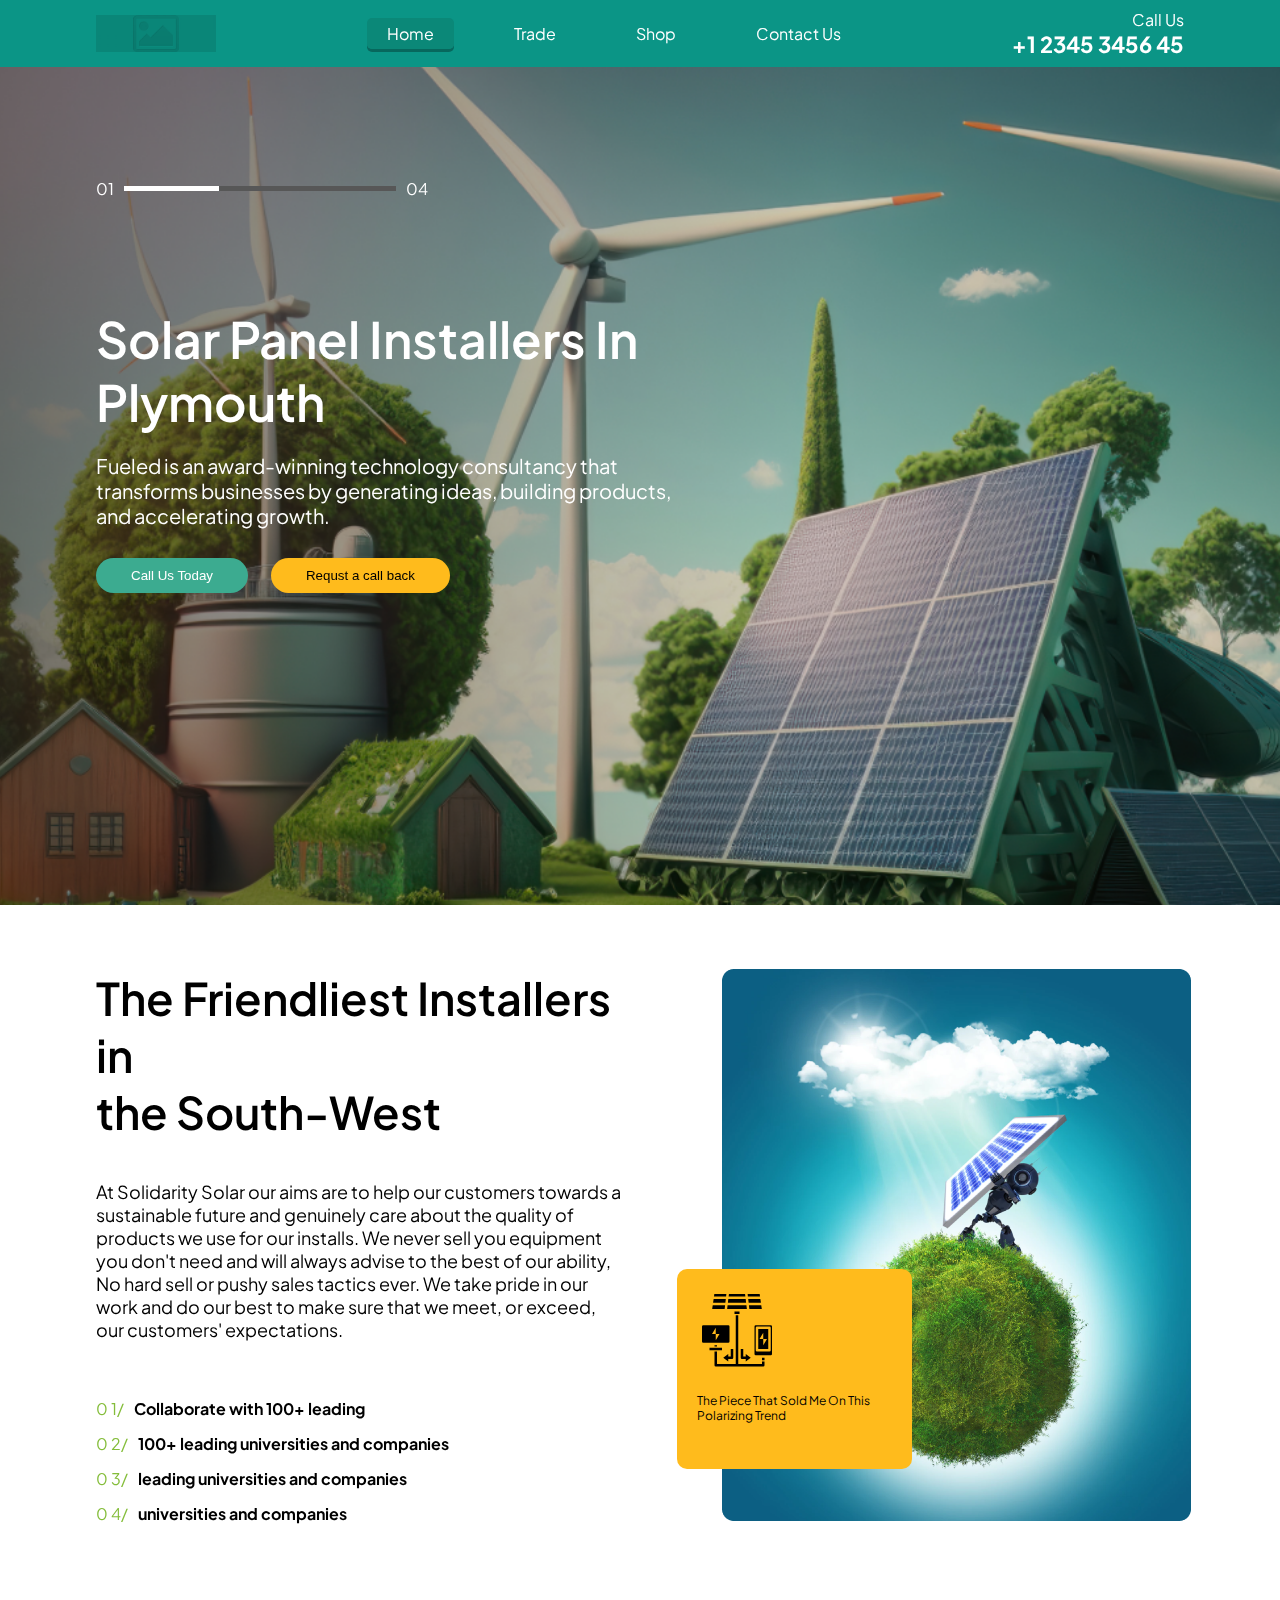
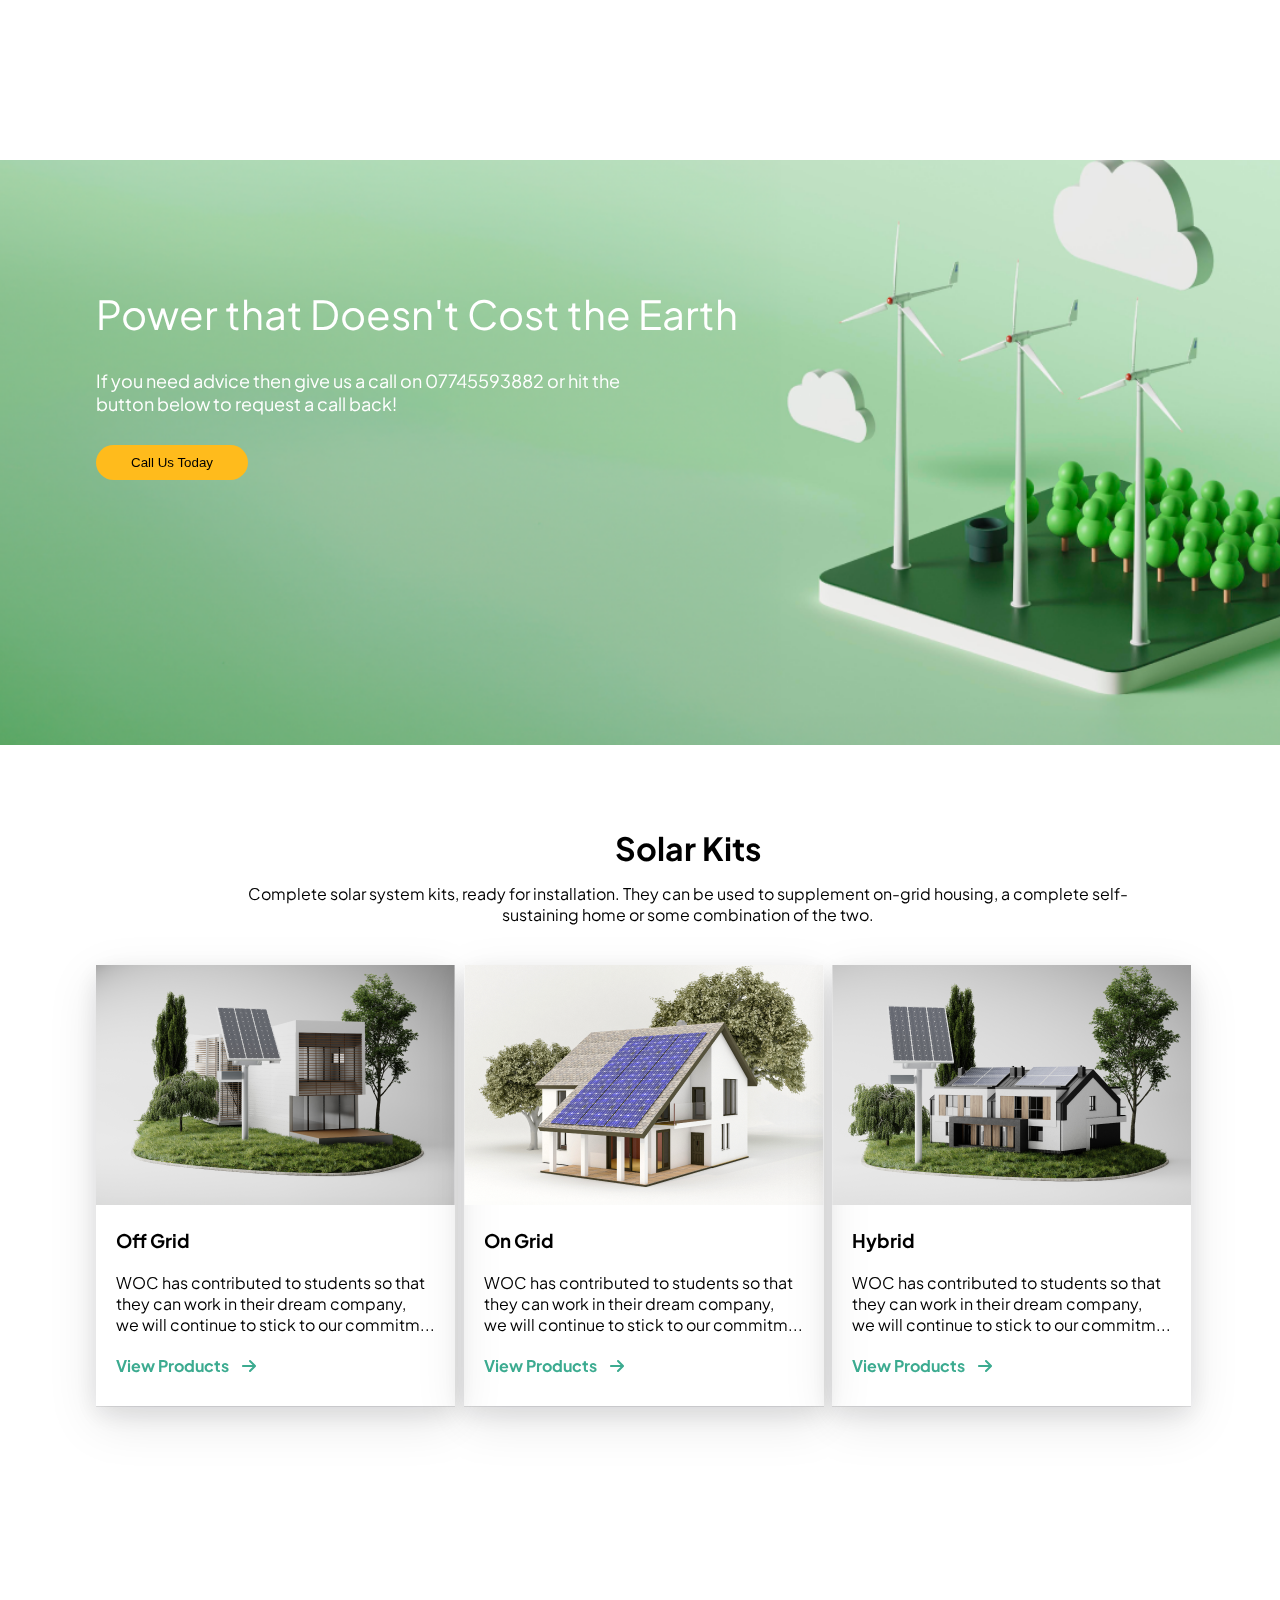
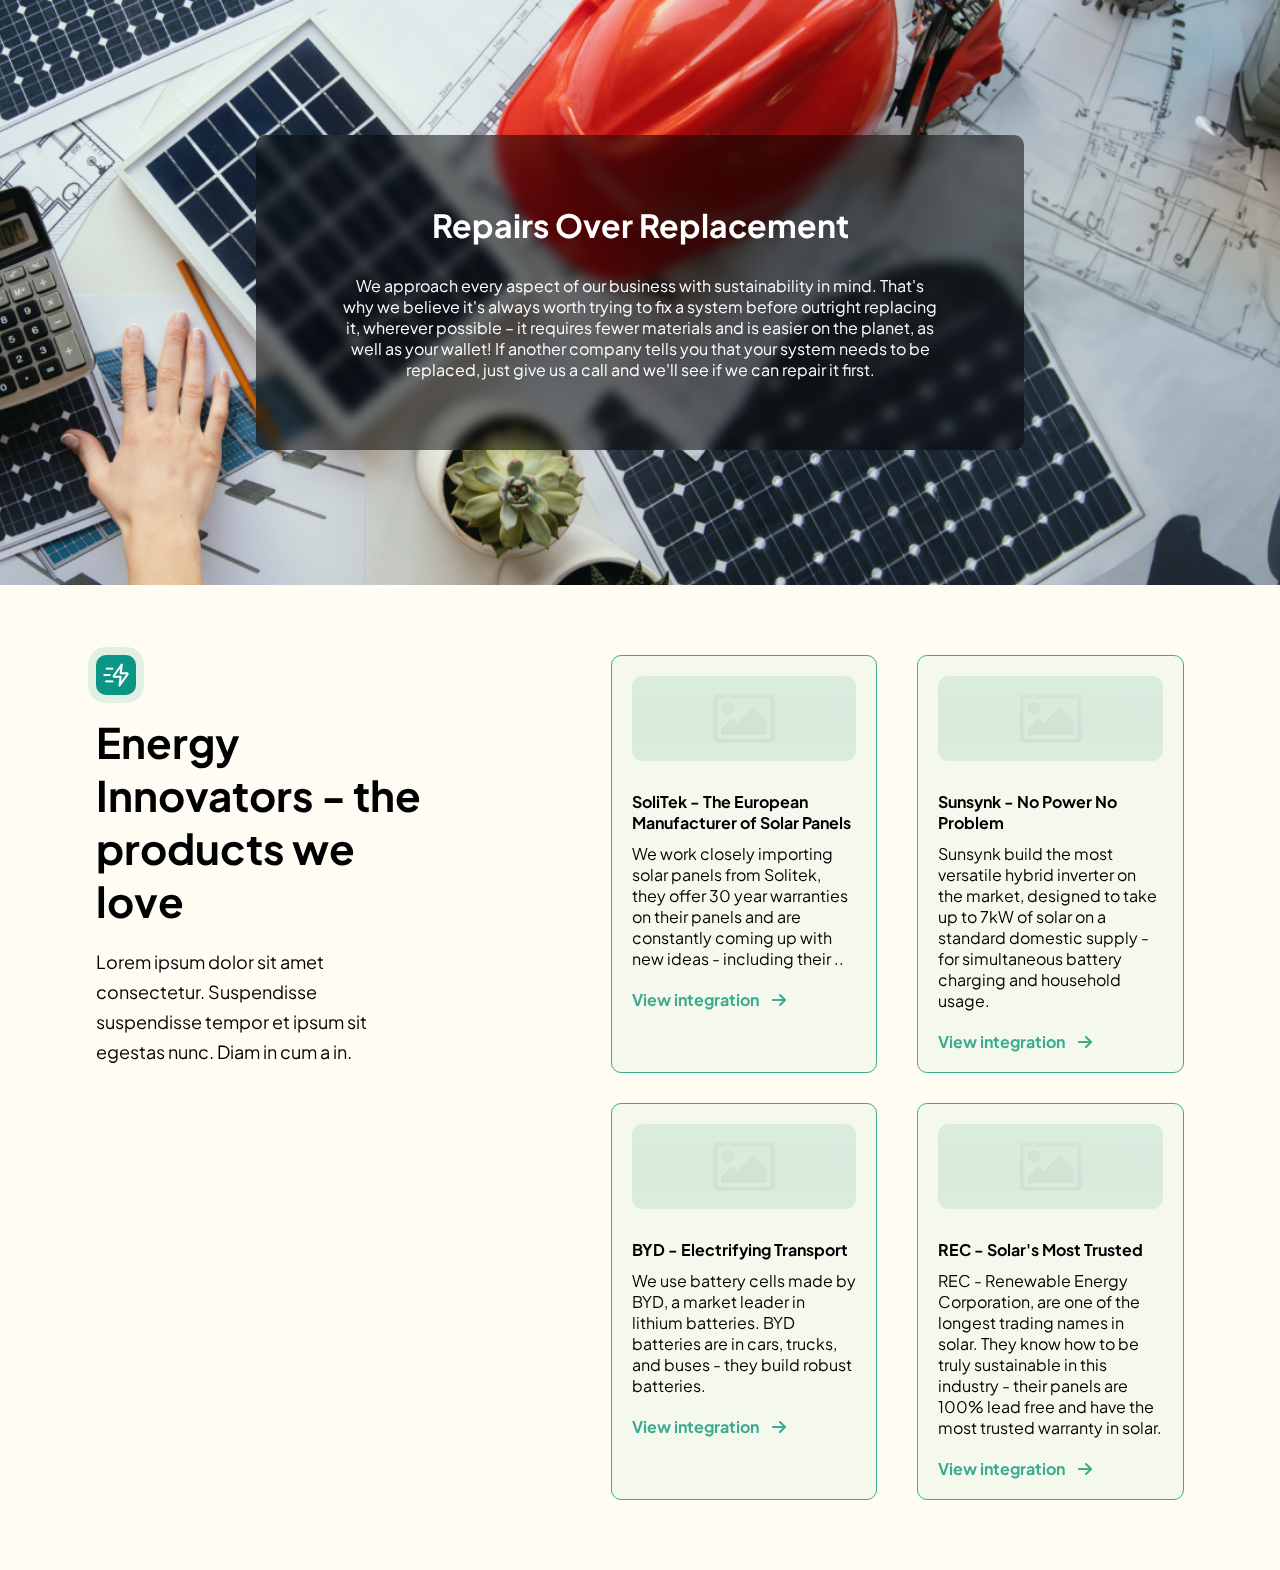
==== index.html @ 1a6915e3 "styling energy section cards" ====
<!DOCTYPE html>
<html lang="en">

<head>
  <meta charset="UTF-8">
  <meta name="viewport" content="width=device-width, initial-scale=1.0">
  <title>Document</title>
  <link rel="stylesheet" href="https://cdnjs.cloudflare.com/ajax/libs/font-awesome/6.4.2/css/all.min.css">
  <link rel="stylesheet" href="css/style.css">
</head>

<body>
  <!-- navbar -->
  <nav>
    <div class="nav-container">
      <div class="logo"></div>
      <ul class="nav-links">
        <li class="active"><a href="#">Home</a></li>
        <li><a href="#">Trade</a></li>
        <li><a href="#">Shop</a></li>
        <li><a href="#">Contact Us</a></li>
      </ul>
      <div class="contact">
        <p>Call Us</p>
        <a href="#">+1 2345 3456 45</a>
      </div>
      <span class="hamburger">
        ☰
      </span>
    </div>
    <ul class="mobile-menu">
      <li><a href="#">Home</a></li>
      <li><a href="#">Trade</a></li>
      <li><a href="#">Shop</a></li>
      <li><a href="#">Contact Us</a></li>
      <li><a href="#">Call US</a></li>
      <li>
        <p>Call Us</p>
        <a href="" id="number">+1 2345 3456 45 </a>
      </li>
    </ul>
  </nav>
  <section class="home">
    <div class="home-container">
      <div class="line-container">
        <span class="text-white">01</span>
        <div class="outer-line">
          <div class="inner-line"></div>
        </div>
        <span class="text-white">04</span>
      </div>
      <div class="solar-text">
        <p class="solar-text-heading text-white">Solar Panel Installers In </p>
        <p class="solar-text-heading text-white">Plymouth</p>
        <p class="solar-text-content text-white">Fueled is an award-winning technology consultancy that transforms
          businesses by generating ideas, building products, and accelerating growth.</p>
        <div class="solar-text-btns">
          <button class="solar-btn1">Call Us Today</button>
          <button class="solar-btn2">Requst a call back</button>
        </div>
      </div>
  </section>
<!-- info seconed section -->
<section class="info-section">
  <div class="info-section-container">
<div class="info-section-box1">
    <div> <p class="info-section-heading">The Friendliest Installers in  </p>
      <p class="info-section-heading">the South-West</p>
      <p class="info-section-text">At Solidarity Solar our aims are to help our customers towards a sustainable future and genuinely care about the quality of products we use for our installs. We never sell you equipment you don't need and will always advise to the best of our ability, No hard sell or pushy sales tactics ever. We take pride in our work and do our best to make sure that we meet, or exceed, our customers' expectations.</p>
      <div class="info-features">
         <p> 0 1/<span>Collaborate with 100+ leading</span> </p>
         <p> 0 2/<span>100+ leading universities and companies</span> </p>
         <p> 0 3/<span>leading universities and companies</span> </p>
         <p> 0 4/<span>universities and companies</span> </p>
      </div>
    </div>
  </div>
    <div class="info-section-box2">
      <div class="box2-img-container">
      <img src="./img/Rectangle 30.png" alt="section2">
      <div class="box2-img-rectangle"><img src="./img/solar-charging.svg" alt="section2">
        <p>The Piece That Sold Me On This Polarizing Trend</p>
       </div>
    </div>
    </div>
</section>
<!-- Power section -->
 <section class="power-section">
<p class="power-section-heading">Power that Doesn't Cost the Earth</p>
<div class="power-section-text">
<p >If you need advice then give us a call on 07745593882 or hit the </p>
<p >button below to request a call back!</p>
</div>
<button>Call Us Today</button>
</section>
<!-- solar kits section -->
 <div class="solarkits-section">
<div class="solarkits-container">
<h1>Solar Kits</h1>
<div class="solarkits-text">
<p >Complete solar system kits, ready for installation. They can be used to supplement on-grid housing, a complete self-</p>
<p >sustaining home or some combination of the two.</p>
</div>
<div class="solarkits-cards-container">
  <div class="solarkits-cards"><img src="./img/card1.png" alt="card1">
    <div class="cards-text">
      <h3>Off Grid</h3>
      <p>WOC has contributed to students so that </p>
      <p>they can work in their dream company, </p>
      <p>we will continue to stick to our commitm...</p>
      <p > View Products <i class="fa fa-arrow-right" aria-hidden="true"></i></p>
    </div>
  </div>
  <div class="solarkits-cards"><img src="./img/card2.png" alt="card2">
    <div class="cards-text">
      <h3>On Grid</h3>
      <p>WOC has contributed to students so that </p>
      <p>they can work in their dream company, </p>
      <p>we will continue to stick to our commitm...</p>
      <p > View Products <i class="fa fa-arrow-right" aria-hidden="true"></i></p>
    </div>
  </div>
  <div class="solarkits-cards"><img src="./img/card3.png" alt="card3">
    <div class="cards-text">
      <h3>Hybrid</h3>
      <p>WOC has contributed to students so that </p>
      <p>they can work in their dream company, </p>
      <p>we will continue to stick to our commitm...</p>
      <p > View Products <i class="fa fa-arrow-right" aria-hidden="true"></i></p>
    </div>
  </div>
</div>
</div>
</div>
<!-- Repair section -->
 <div class="repair-section">
  <div class="repair-section-container">
<h1 class="text-white">
  Repairs Over Replacement</h1>
  <p >We approach every aspect of our business with sustainability in mind. That's </p>
  <p>why we believe it's always worth trying to fix a system before outright replacing </p>
  <p>it, wherever possible – it requires fewer materials and is easier on the planet, as </p>
  <p>well as your wallet! If another company tells you that your system needs to be </p>
  <p>replaced, just give us a call and we'll see if we can repair it first.</p>
  </div>
 </div>
 <div class="energy-section">
<div class="energy-section-container">
  <div class="energy-section-text">
    <div class="energy-text-icon">
      <img src="./img//Icon.png" alt="icon">
    </div>
    <h1>Energy Innovators - the products we love</h1>
    <p>Lorem ipsum dolor sit amet consectetur. Suspendisse suspendisse tempor et ipsum sit egestas nunc. Diam in cum a in.</p>
  </div>
  <div class="energy-section-cards-container">
<div class="energy-cards-box1">
<div class="energy-cards">
  <div class="energy-cards-img">
    <img src="./img//energy-cards.png" alt="energy-cards">
  </div>
  <h4>SoliTek - The European Manufacturer of Solar Panels</h4>
  <p>We work closely importing solar panels from Solitek, they offer 30 year warranties on their panels and are constantly coming up with new ideas - including their ..</p>
  <p > View integration <i class="fa fa-arrow-right" aria-hidden="true"></i></p>
</div>
<div class="energy-cards">
  <div class="energy-cards-img">
    <img src="./img//energy-cards.png" alt="energy-cards">
  </div>
  <h4>Sunsynk - No Power No Problem</h4>
  
  <p>Sunsynk build the most versatile hybrid inverter on the market, designed to take up to 7kW of solar on a standard domestic supply - for simultaneous battery charging and household usage.</p>
  <p > View integration <i class="fa fa-arrow-right" aria-hidden="true"></i></p>

</div>

</div>  
<div class="energy-cards-box2">

  <div class="energy-cards">
    <div class="energy-cards-img">
      <img src="./img//energy-cards.png" alt="energy-cards">
    </div>
    <h4>BYD - Electrifying Transport</h4>
    
    <p>We use battery cells made by BYD, a market leader in lithium batteries. BYD batteries are in cars, trucks, and buses - they build robust batteries.</p>
    <p > View integration <i class="fa fa-arrow-right" aria-hidden="true"></i></p>
  </div>
  <div class="energy-cards">
    <div class="energy-cards-img">
      <img src="./img//energy-cards.png" alt="energy-cards">
    </div>
    <h4>REC - Solar's Most Trusted</h4>
    <p>REC - Renewable Energy Corporation, are one of the longest trading names in solar. They know how to be truly sustainable in this industry - their panels are 100% lead free and have the most trusted warranty in solar.</p>
    <p > View integration <i class="fa fa-arrow-right" aria-hidden="true"></i></p>
  </div>




</div>  
</div>
</div>
 </div>
  <script src="js/script.js"></script>
</body>

</html>
---- css/style.css ----
@import url('https://fonts.googleapis.com/css2?family=Inter:ital,opsz,wght@0,14..32,100..900;1,14..32,100..900&family=Plus+Jakarta+Sans:ital,wght@0,200..800;1,200..800&family=Roboto:ital,wght@0,100;0,300;0,400;0,500;0,700;0,900;1,100;1,300;1,400;1,500;1,700;1,900&display=swap');

* {
  margin: 0;
  padding: 0;
  box-sizing: border-box;
}
html {
  font-family: 'Arial', sans-serif;
  font-family: "Plus Jakarta Sans", serif;
}
:root {
  --header-bg: #0b9586;
  --yellow-bg: #FFBB1C;
  --light-green:#84BD3A;
}
/* navbar styles*/
nav {
  position: fixed;
  top: 0;
  left: 0;
  width: 100%;
  background-color: var(--header-bg);
  z-index: 100000000;
}
.nav-container {
  display: flex;
  align-items: center;
  justify-content: space-between;
  width: 85%;
  margin: auto;
}
.logo {
  background-image: url('../img/logo.png');
  background-size: cover;
  background-position: center;
  mix-blend-mode: multiply;
  margin: 15px 0 15px 0;
  width: 120px;
  height: 37px;
}
.nav-links {
  list-style: none;
  display: flex;
  gap: 40px;
}
.nav-links a,
.contact a,
.mobile-menu a {
  text-decoration: none;
  color: white;
  font-size: 16px;
}
.nav-links li,
.mobile-menu li {
  padding: 5px 20px 5px 20px;
  border-radius: 5px;
}
.contact a,
#number {
  font-size: 22px;
  font-weight: bold;
}
.contact p {
  color: white;
  font-size: 16px;
  text-align: right;
}
.nav-links li:hover,
.nav-links li:active,
.active {
  background-color: #0b8475c7;
  box-shadow: 0 3px 0 rgba(0, 0, 0, 0.3);
}
.hamburger {
  display: none;
}
.mobile-menu {
  display: none;
}
.hamburger {
  font-size: 30px;
  color: white;
}
.mobile-menu-active {
  display: block;
  text-align: center;
}
/* home first section */
.home {
  background-image: url('../img/solar-panels-meadow\ 1.png');
  background-size: cover;
  background-position: center;
  height: 95vh;
  margin-top: 50px;
}
.home-container {
  margin-left: 7.5%;
  position: relative;
  height: 95vh;
}
.text-white {
  color: white;
}
.line-container {
  position: absolute;
  width: 100%;
  top: 15%;
  display: flex;
  align-items: center;
  gap: 10px;
}
.outer-line {
  width: 23%;
  height: 5px;
  background-color: #575757;
  position: relative;
}
.inner-line {
  width: 35%;
  height: 5px;
  background-color: white;
  position: absolute;
  left: 0;
}
.home-number {
  margin-left: 25px;
}

.solar-text {
  position: absolute;
  top: 30%;
  width: 50%;
}
.solar-text-heading {
  font-size: 50px;
  font-weight: 600;
}
.solar-text-content {
  font-size: 20px;
  margin-top: 20px;
}
.solar-text-btns {
  margin-top: 30px;
}
.solar-btn1 {
  border: none;
  padding: 10px 35px 10px 35px;
  border-radius: 30px;
  background-color: #3CAB90;
  color: white;
}
.solar-btn2 {
  border: none;
  padding: 10px 35px 10px 35px;
  border-radius: 30px;
  margin-left: 20px;
  background-color: #FFBB1C;
}
/* info seconed section */
.info-section ,.solarkits-section {
  min-height: 95vh;
  position: relative;
}
.info-section-container {
  margin-left: 7.5%;
  /* position: absolute;
  top: 15%; */
  padding-top: 5%;
  padding-bottom: 5%;
  display: flex;
  gap: 100px;
  justify-content: space-between;
}
.info-section-box2 {
margin-right: 7.5%;
}
.info-section-box1{
  width: 50%;
}
.info-section-heading {
  font-weight: 600;
  font-size: 45px;
}
.info-section-text {
  margin-top: 40px;
  font-size: 18px;
}
.box2-img-container{
  position: relative;
}
.box2-img-rectangle {
  background-color: #FFBB1C;
  width: 50%;
  height: 200px;
  position: absolute;
  bottom: 10%;
  left: -45px;
  border-radius: 10px;
}
.box2-img-rectangle img{
width: 80px;
margin: 20px 20px ;
}
.box2-img-rectangle p{
font-size: 12px;
margin-left: 20px;
}
.info-features{
  margin-top: 50px;
}
.info-features p{
color: var(--light-green);
line-height: 35px;
}
.info-features span{
margin-left: 10px;
color: black;
font-weight: bold;
}
/* power section */
.power-section{
  min-height: 65vh;
  background-image: url("../img/8116\ 1.png");
  background-position: center;
  background-size: cover;
}
.power-section p{
  margin-left: 7.5%;
  color: white;
}
.power-section-heading{
  padding-top: 10%;
  font-size: 40px;
}
.power-section-text{
  margin-top: 30px;
  font-size: 18px;
}
.power-section button{
  margin-left: 7.5%;
  margin-top: 30px;
  border: none;
  padding: 10px 35px 10px 35px;
  border-radius: 30px;
  background-color: #FFBB1C;
}
/* solar kits section */
.solarkits-container{
margin-left: 7.5%;
padding-bottom: 100px;
}
.solarkits-container h1{
  text-align: center;
  padding-top: 7%;
}
.solarkits-text{
  text-align: center;
  margin-top:15px;
}
.solarkits-cards-container{
margin-right: 7.5%;
display: flex;
justify-content: space-between;
margin-top: 40px;
}
.solarkits-cards {
padding-bottom: 30px;
box-shadow: rgba(17, 17, 26, 0.1) 0px 1px 0px, rgba(17, 17, 26, 0.1) 0px 8px 24px, rgba(17, 17, 26, 0.1) 0px 16px 48px;
}

.solarkits-cards img{
  max-width: 100%;
}
.cards-text{
  margin-top: 20px;
  margin-left: 20px;
}
.cards-text p:nth-of-type(1) {
  margin-top: 20px;
}
.cards-text p:nth-of-type(4) {
  margin-top: 20px;
  font-weight: bold;
  color:#3CAB90;
}
.cards-text i {
margin-left: 10px;
}
/* repair section */
.repair-section{
min-height: 65vh;
background-image: url("../img/Repair-section.png");
background-position: center;
background-size: cover;
display: flex;
align-items: center;
}
.repair-section-container{
  width: 60%;
  background-color: rgba(0, 0, 0, 0.507);
  margin: auto;
  padding: 70px 0; 
  border-radius: 10px; 
  backdrop-filter: blur(6px);
}
.repair-section-container h1 ,.repair-section-container p{
  text-align: center;
  color: white;
}
.repair-section-container p:nth-of-type(1) {
  margin-top: 30px;
}
.energy-section{
min-height: 95vh;
padding: 70px 0;
background-color: #FFBB1C0D;
}
.energy-section-container{
  width: 85%;
  margin: auto;
  display: flex;
  word-wrap: break-word;
  /* gap: 30px; */
  flex-wrap:wrap;
}
.energy-section-text{
  word-wrap: break-word;
  width: 30%;
}
.energy-section-text p{
  margin-top: 20px;
  font-size: 18px;
  line-height: 30px;
}
.energy-text-icon{
  background-color: var(--header-bg);
  width: 40px;
  height: 40px;
  display: flex;
  justify-content: center;
  align-items: center;
  border-radius: 10px;
  box-shadow: #3CAB9026 0px 0px 0px 8px;
}
.energy-section-text h1{
padding-top: 20px;
font-size: 42px;
}
.energy-section-cards-container{
flex: 1;
}
.energy-cards-box1,.energy-cards-box2{
display: flex;
flex-wrap:wrap;
justify-content: end;
gap: 40px;
}
.energy-cards-box2{
  margin-top: 30px;
}
.energy-cards{
  padding: 20px;
border: 1px solid #3CAB90;
width: 35%;
border-radius: 10px;
background-color: #3CAB900D;
}
.energy-cards-img{
height: 85px;
background-color: #3CAB9026;
display: flex;
justify-content: center;
align-items: center;
border-radius: 10px;
}
.energy-cards-img img{
  mix-blend-mode:luminosity;
  opacity: 0.5;
  filter: grayscale(100%);
max-width: 100%;
}
.energy-cards h4{
margin-top: 30px;
}
.energy-cards p{
  margin-top: 10px;
}
.energy-cards p:nth-of-type(2) {
margin-top: 20px;
  font-weight: bold;
  color:#3CAB90;
}
.energy-cards i {
margin-left: 10px;
}











/* Responsive */
@media (max-width:1000px){
  .info-section-heading {
    font-size: 25px;
  }
  .info-section-text {
    font-size: 16px;
  }
  .info-section-box2 img{
    max-width: 90%;
  }
  .energy-section-text h1{
    font-size: 30px;
    }
}
@media(max-width:992px) {
  .contact a {
    font-size: 16px;
  }
  .contact p,
  .nav-links a {
    font-size: 12px;
  }
  #number {
    font-size: 18px;
  }
}
@media(max-width:850px) {
  .nav-links,
  .contact {
    display: none;
  }
  .mobile-menu li {
    margin: 8px;
  }
  .mobile-menu li:hover,
  .mobile-menu li:active {
    background-color: #0b8475c7;
    box-shadow: 0 3px 0 rgba(0, 0, 0, 0.3);
  }
  .mobile-menu p {
    color: white;
  }
  .hamburger {
    display: block;
  }
  .solar-text {
    width: 95%;
  }
  .solar-text-heading {
    font-size: 25px;
  }
  .solar-text-content {
    font-size: 18px;
  }
  .info-section-container {
    flex-direction: column;
  }
  .info-section-box1,.info-section-box2{
    width: 100%;
  }
  .info-section-box2 img{
    max-width: 90%;
  }
  .box2-img-rectangle {
  width: 40%;
  }
  .solarkits-cards-container{
  flex-direction: column; 
  justify-content: center;
  gap: 30px;
    }
    .solarkits-cards{
    margin: auto;
    }

}
@media(max-width:768px) {

}
@media(max-width:500px) {
  .solar-btn2 {
    margin-left: 0;
    margin-top: 5px;
  }
  .box2-img-rectangle {
    width: 60%;
    left: -10px;
    bottom: -10px;
  }
  .info-features span {
    font-size: 12px;
  }
  .info-section-container {
    padding-bottom: 10%;
  }
  .power-section-heading{
    font-size: 35px;
  }
.solarkits-container h1{
  text-align: center;
  padding-top: 20%;
}
.repair-section-container{
  width: 85%;
  padding: 30px;
}
.repair-section-container h1{
font-size: 25px;
}
.repair-section-container p{
font-size: 14px;
}
}
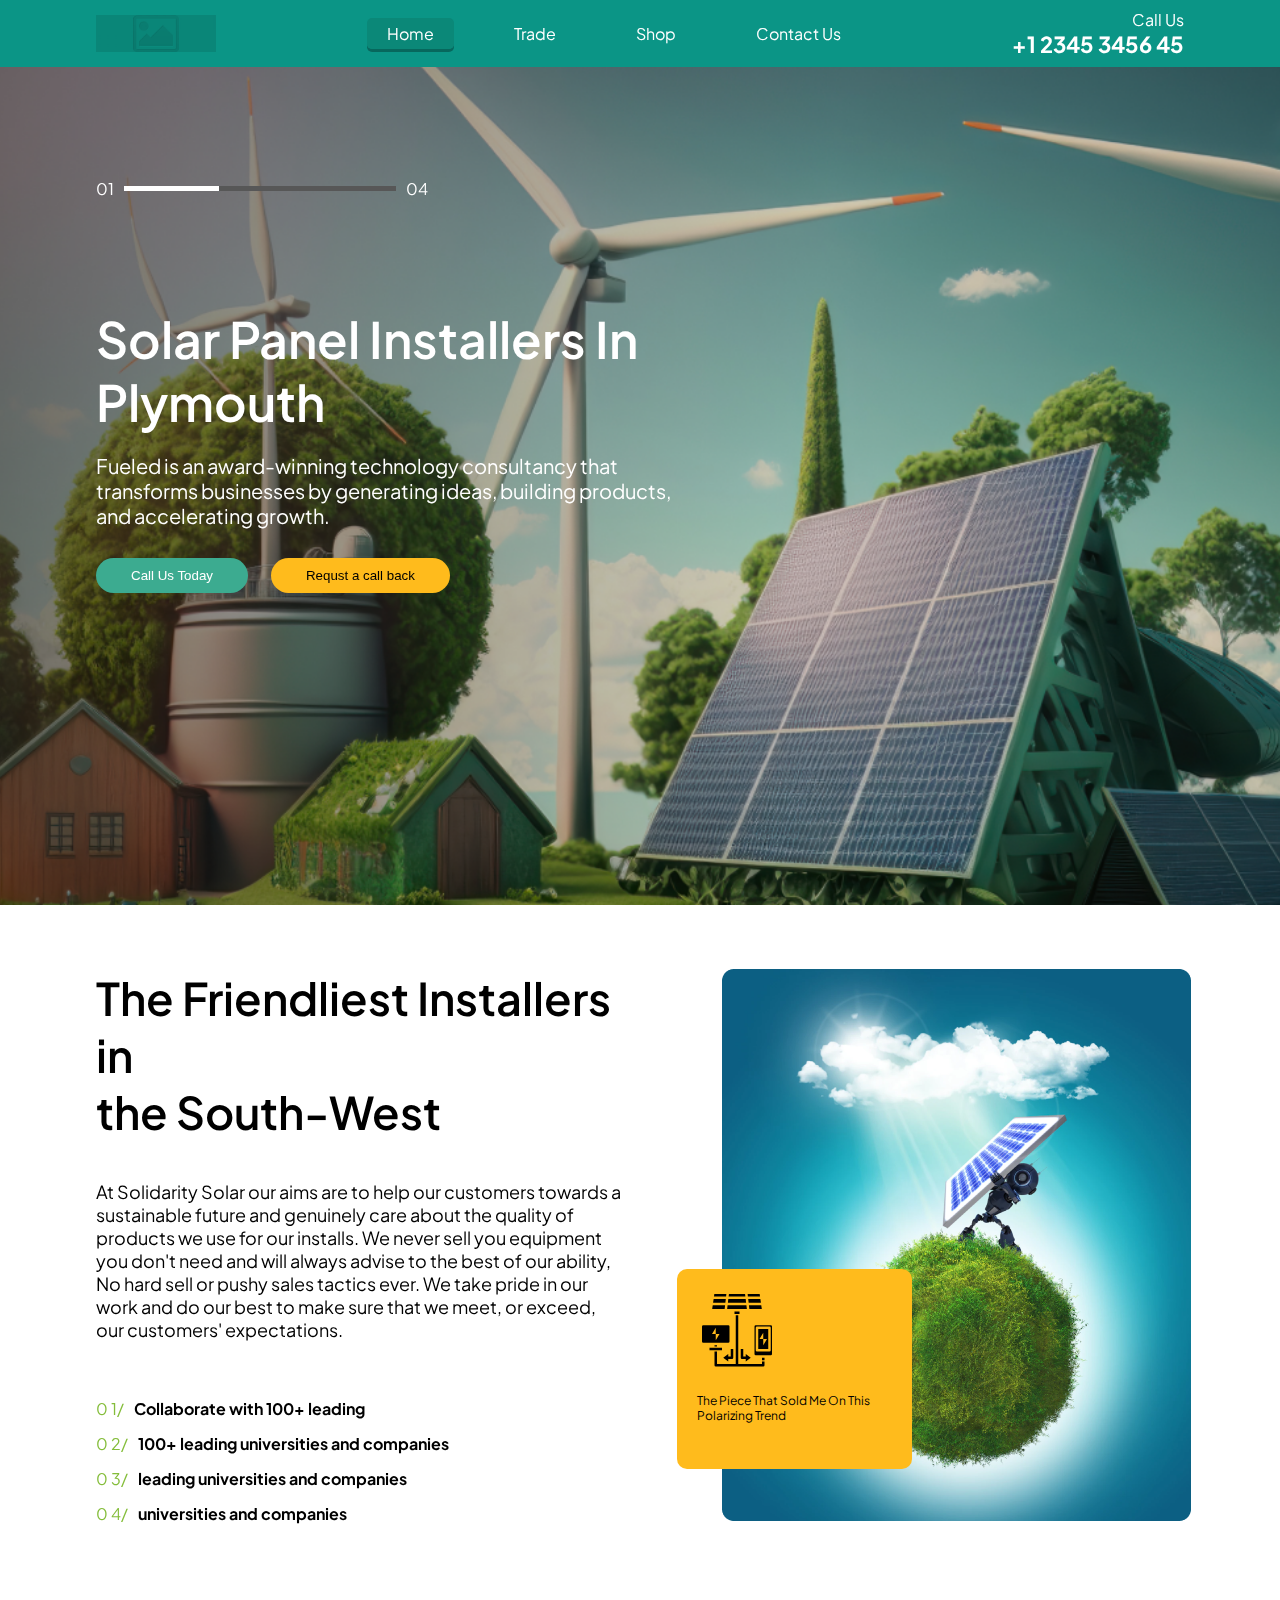
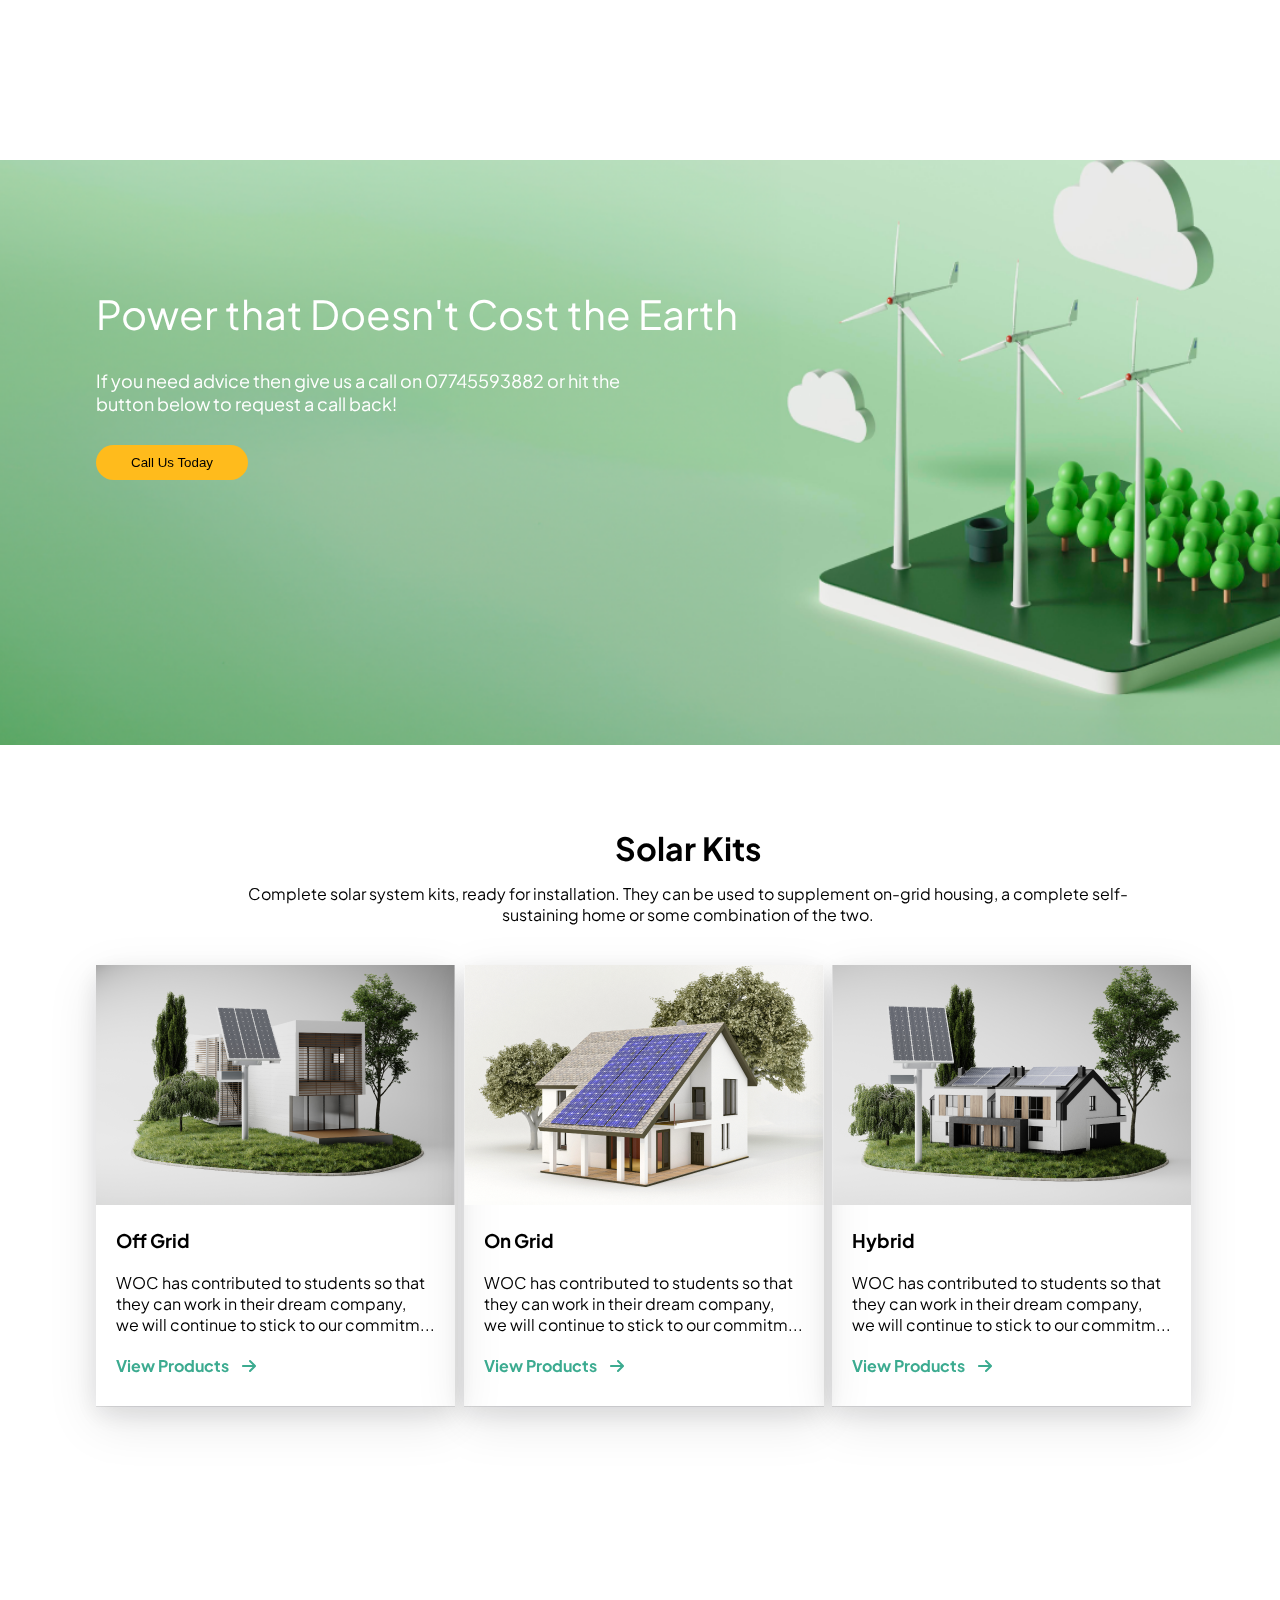
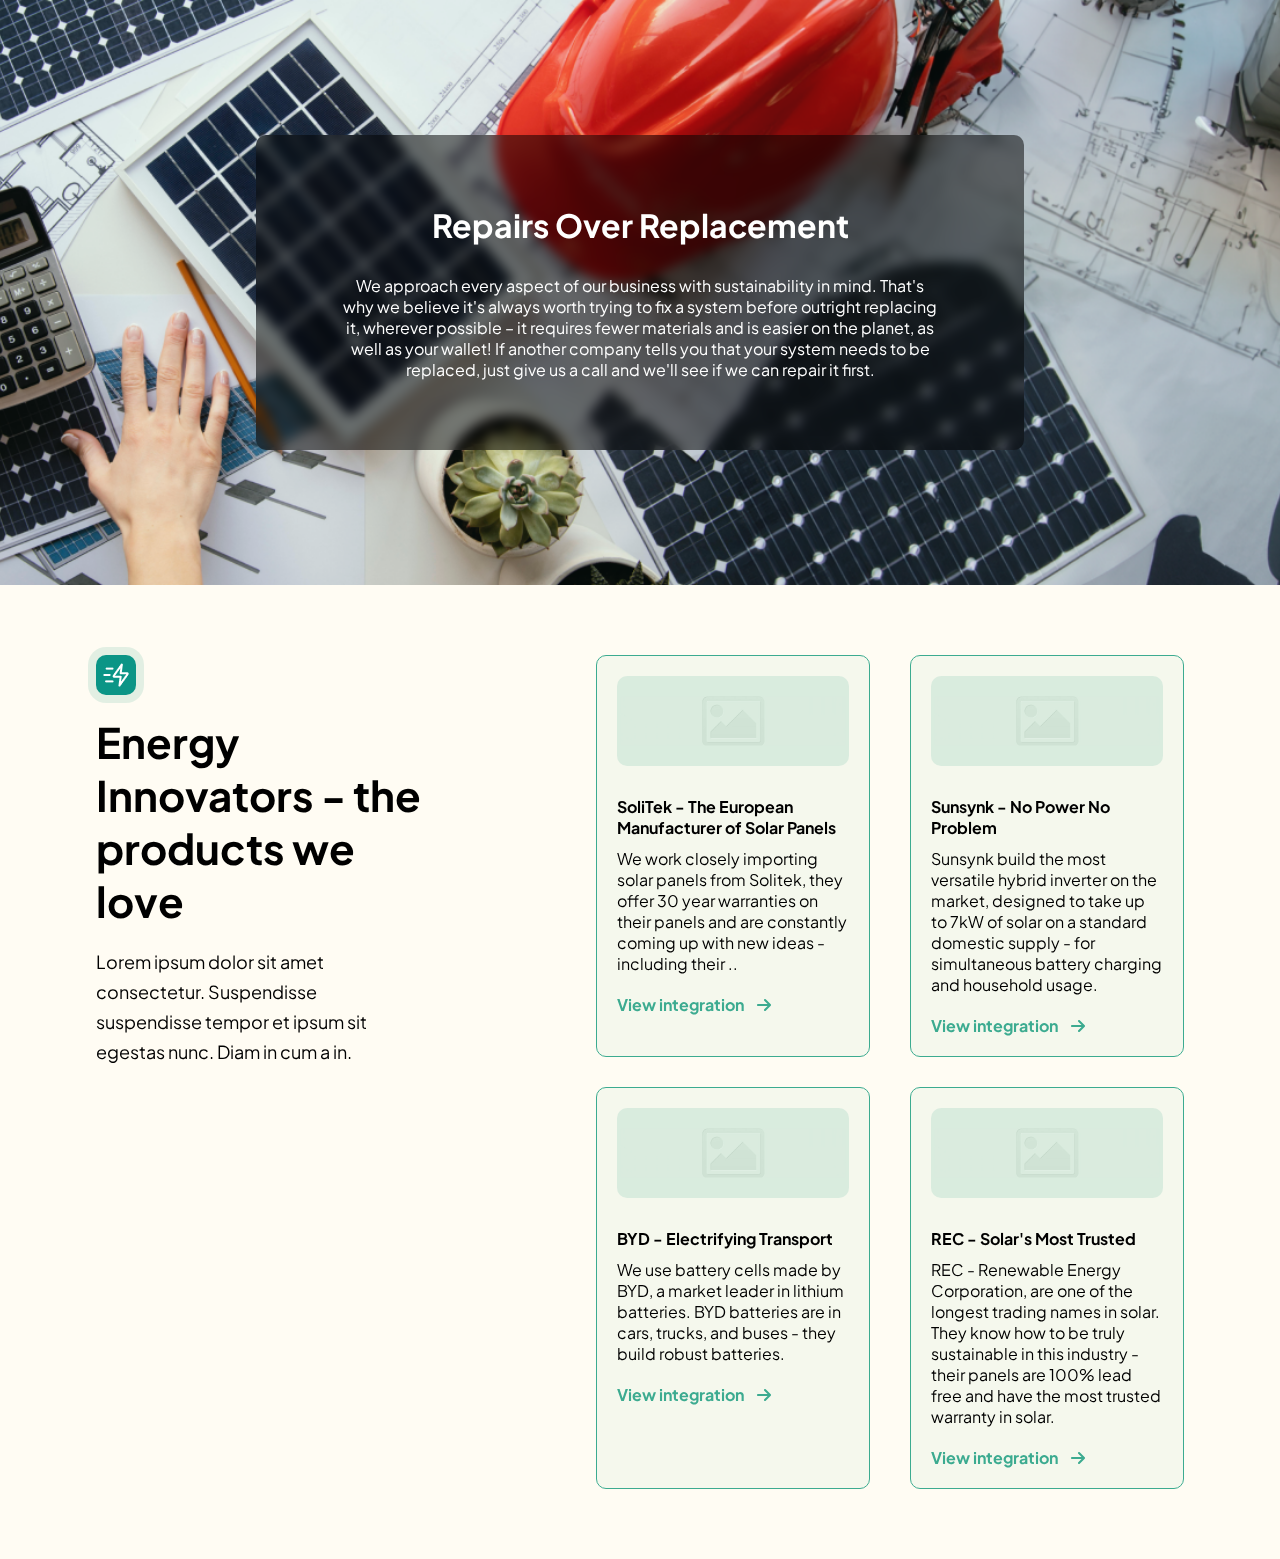
==== commit c8bf464c: "comments" ====
--- a/index.html
+++ b/index.html
@@ -60,148 +60,152 @@
         </div>
       </div>
   </section>
-<!-- info seconed section -->
-<section class="info-section">
-  <div class="info-section-container">
-<div class="info-section-box1">
-    <div> <p class="info-section-heading">The Friendliest Installers in  </p>
-      <p class="info-section-heading">the South-West</p>
-      <p class="info-section-text">At Solidarity Solar our aims are to help our customers towards a sustainable future and genuinely care about the quality of products we use for our installs. We never sell you equipment you don't need and will always advise to the best of our ability, No hard sell or pushy sales tactics ever. We take pride in our work and do our best to make sure that we meet, or exceed, our customers' expectations.</p>
-      <div class="info-features">
-         <p> 0 1/<span>Collaborate with 100+ leading</span> </p>
-         <p> 0 2/<span>100+ leading universities and companies</span> </p>
-         <p> 0 3/<span>leading universities and companies</span> </p>
-         <p> 0 4/<span>universities and companies</span> </p>
+  <!-- info seconed section -->
+  <section class="info-section">
+    <div class="info-section-container">
+      <div class="info-section-box1">
+        <div>
+          <p class="info-section-heading">The Friendliest Installers in </p>
+          <p class="info-section-heading">the South-West</p>
+          <p class="info-section-text">At Solidarity Solar our aims are to help our customers towards a sustainable
+            future and genuinely care about the quality of products we use for our installs. We never sell you equipment
+            you don't need and will always advise to the best of our ability, No hard sell or pushy sales tactics ever.
+            We take pride in our work and do our best to make sure that we meet, or exceed, our customers' expectations.
+          </p>
+          <div class="info-features">
+            <p> 0 1/<span>Collaborate with 100+ leading</span> </p>
+            <p> 0 2/<span>100+ leading universities and companies</span> </p>
+            <p> 0 3/<span>leading universities and companies</span> </p>
+            <p> 0 4/<span>universities and companies</span> </p>
+          </div>
+        </div>
+      </div>
+      <div class="info-section-box2">
+        <div class="box2-img-container">
+          <img src="./img/Rectangle 30.png" alt="section2">
+          <div class="box2-img-rectangle"><img src="./img/solar-charging.svg" alt="section2">
+            <p>The Piece That Sold Me On This Polarizing Trend</p>
+          </div>
+        </div>
+      </div>
+  </section>
+  <!-- Power section -->
+  <section class="power-section">
+    <p class="power-section-heading">Power that Doesn't Cost the Earth</p>
+    <div class="power-section-text">
+      <p>If you need advice then give us a call on 07745593882 or hit the </p>
+      <p>button below to request a call back!</p>
+    </div>
+    <button>Call Us Today</button>
+  </section>
+  <!-- solar kits section -->
+  <div class="solarkits-section">
+    <div class="solarkits-container">
+      <h1>Solar Kits</h1>
+      <div class="solarkits-text">
+        <p>Complete solar system kits, ready for installation. They can be used to supplement on-grid housing, a
+          complete self-</p>
+        <p>sustaining home or some combination of the two.</p>
+      </div>
+      <div class="solarkits-cards-container">
+        <div class="solarkits-cards"><img src="./img/card1.png" alt="card1">
+          <div class="cards-text">
+            <h3>Off Grid</h3>
+            <p>WOC has contributed to students so that </p>
+            <p>they can work in their dream company, </p>
+            <p>we will continue to stick to our commitm...</p>
+            <p> View Products <i class="fa fa-arrow-right" aria-hidden="true"></i></p>
+          </div>
+        </div>
+        <div class="solarkits-cards"><img src="./img/card2.png" alt="card2">
+          <div class="cards-text">
+            <h3>On Grid</h3>
+            <p>WOC has contributed to students so that </p>
+            <p>they can work in their dream company, </p>
+            <p>we will continue to stick to our commitm...</p>
+            <p> View Products <i class="fa fa-arrow-right" aria-hidden="true"></i></p>
+          </div>
+        </div>
+        <div class="solarkits-cards"><img src="./img/card3.png" alt="card3">
+          <div class="cards-text">
+            <h3>Hybrid</h3>
+            <p>WOC has contributed to students so that </p>
+            <p>they can work in their dream company, </p>
+            <p>we will continue to stick to our commitm...</p>
+            <p> View Products <i class="fa fa-arrow-right" aria-hidden="true"></i></p>
+          </div>
+        </div>
       </div>
     </div>
   </div>
-    <div class="info-section-box2">
-      <div class="box2-img-container">
-      <img src="./img/Rectangle 30.png" alt="section2">
-      <div class="box2-img-rectangle"><img src="./img/solar-charging.svg" alt="section2">
-        <p>The Piece That Sold Me On This Polarizing Trend</p>
-       </div>
-    </div>
-    </div>
-</section>
-<!-- Power section -->
- <section class="power-section">
-<p class="power-section-heading">Power that Doesn't Cost the Earth</p>
-<div class="power-section-text">
-<p >If you need advice then give us a call on 07745593882 or hit the </p>
-<p >button below to request a call back!</p>
-</div>
-<button>Call Us Today</button>
-</section>
-<!-- solar kits section -->
- <div class="solarkits-section">
-<div class="solarkits-container">
-<h1>Solar Kits</h1>
-<div class="solarkits-text">
-<p >Complete solar system kits, ready for installation. They can be used to supplement on-grid housing, a complete self-</p>
-<p >sustaining home or some combination of the two.</p>
-</div>
-<div class="solarkits-cards-container">
-  <div class="solarkits-cards"><img src="./img/card1.png" alt="card1">
-    <div class="cards-text">
-      <h3>Off Grid</h3>
-      <p>WOC has contributed to students so that </p>
-      <p>they can work in their dream company, </p>
-      <p>we will continue to stick to our commitm...</p>
-      <p > View Products <i class="fa fa-arrow-right" aria-hidden="true"></i></p>
+  <!-- Repair section -->
+  <div class="repair-section">
+    <div class="repair-section-container">
+      <h1 class="text-white">
+        Repairs Over Replacement</h1>
+      <p>We approach every aspect of our business with sustainability in mind. That's </p>
+      <p>why we believe it's always worth trying to fix a system before outright replacing </p>
+      <p>it, wherever possible – it requires fewer materials and is easier on the planet, as </p>
+      <p>well as your wallet! If another company tells you that your system needs to be </p>
+      <p>replaced, just give us a call and we'll see if we can repair it first.</p>
     </div>
   </div>
-  <div class="solarkits-cards"><img src="./img/card2.png" alt="card2">
-    <div class="cards-text">
-      <h3>On Grid</h3>
-      <p>WOC has contributed to students so that </p>
-      <p>they can work in their dream company, </p>
-      <p>we will continue to stick to our commitm...</p>
-      <p > View Products <i class="fa fa-arrow-right" aria-hidden="true"></i></p>
+    <!-- Energy section -->
+  <div class="energy-section">
+    <div class="energy-section-container">
+      <div class="energy-section-text">
+        <div class="energy-text-icon">
+          <img src="./img//Icon.png" alt="icon">
+        </div>
+        <h1>Energy Innovators - the products we love</h1>
+        <p>Lorem ipsum dolor sit amet consectetur. Suspendisse suspendisse tempor et ipsum sit egestas nunc. Diam in cum
+          a in.</p>
+      </div>
+      <div class="energy-section-cards-container">
+        <div class="energy-cards-box1">
+          <div class="energy-cards">
+            <div class="energy-cards-img">
+              <img src="./img//energy-cards.png" alt="energy-cards">
+            </div>
+            <h4>SoliTek - The European Manufacturer of Solar Panels</h4>
+            <p>We work closely importing solar panels from Solitek, they offer 30 year warranties on their panels and
+              are constantly coming up with new ideas - including their ..</p>
+            <p> View integration <i class="fa fa-arrow-right" aria-hidden="true"></i></p>
+          </div>
+          <div class="energy-cards">
+            <div class="energy-cards-img">
+              <img src="./img//energy-cards.png" alt="energy-cards">
+            </div>
+            <h4>Sunsynk - No Power No Problem</h4>
+            <p>Sunsynk build the most versatile hybrid inverter on the market, designed to take up to 7kW of solar on a
+              standard domestic supply - for simultaneous battery charging and household usage.</p>
+            <p> View integration <i class="fa fa-arrow-right" aria-hidden="true"></i></p>
+          </div>
+        </div>
+        <div class="energy-cards-box2">
+          <div class="energy-cards">
+            <div class="energy-cards-img">
+              <img src="./img//energy-cards.png" alt="energy-cards">
+            </div>
+            <h4>BYD - Electrifying Transport</h4>
+            <p>We use battery cells made by BYD, a market leader in lithium batteries. BYD batteries are in cars,
+              trucks, and buses - they build robust batteries.</p>
+            <p> View integration <i class="fa fa-arrow-right" aria-hidden="true"></i></p>
+          </div>
+          <div class="energy-cards">
+            <div class="energy-cards-img">
+              <img src="./img//energy-cards.png" alt="energy-cards">
+            </div>
+            <h4>REC - Solar's Most Trusted</h4>
+            <p>REC - Renewable Energy Corporation, are one of the longest trading names in solar. They know how to be
+              truly sustainable in this industry - their panels are 100% lead free and have the most trusted warranty in
+              solar.</p>
+            <p> View integration <i class="fa fa-arrow-right" aria-hidden="true"></i></p>
+          </div>
+        </div>
+      </div>
     </div>
   </div>
-  <div class="solarkits-cards"><img src="./img/card3.png" alt="card3">
-    <div class="cards-text">
-      <h3>Hybrid</h3>
-      <p>WOC has contributed to students so that </p>
-      <p>they can work in their dream company, </p>
-      <p>we will continue to stick to our commitm...</p>
-      <p > View Products <i class="fa fa-arrow-right" aria-hidden="true"></i></p>
-    </div>
-  </div>
-</div>
-</div>
-</div>
-<!-- Repair section -->
- <div class="repair-section">
-  <div class="repair-section-container">
-<h1 class="text-white">
-  Repairs Over Replacement</h1>
-  <p >We approach every aspect of our business with sustainability in mind. That's </p>
-  <p>why we believe it's always worth trying to fix a system before outright replacing </p>
-  <p>it, wherever possible – it requires fewer materials and is easier on the planet, as </p>
-  <p>well as your wallet! If another company tells you that your system needs to be </p>
-  <p>replaced, just give us a call and we'll see if we can repair it first.</p>
-  </div>
- </div>
- <div class="energy-section">
-<div class="energy-section-container">
-  <div class="energy-section-text">
-    <div class="energy-text-icon">
-      <img src="./img//Icon.png" alt="icon">
-    </div>
-    <h1>Energy Innovators - the products we love</h1>
-    <p>Lorem ipsum dolor sit amet consectetur. Suspendisse suspendisse tempor et ipsum sit egestas nunc. Diam in cum a in.</p>
-  </div>
-  <div class="energy-section-cards-container">
-<div class="energy-cards-box1">
-<div class="energy-cards">
-  <div class="energy-cards-img">
-    <img src="./img//energy-cards.png" alt="energy-cards">
-  </div>
-  <h4>SoliTek - The European Manufacturer of Solar Panels</h4>
-  <p>We work closely importing solar panels from Solitek, they offer 30 year warranties on their panels and are constantly coming up with new ideas - including their ..</p>
-  <p > View integration <i class="fa fa-arrow-right" aria-hidden="true"></i></p>
-</div>
-<div class="energy-cards">
-  <div class="energy-cards-img">
-    <img src="./img//energy-cards.png" alt="energy-cards">
-  </div>
-  <h4>Sunsynk - No Power No Problem</h4>
-  
-  <p>Sunsynk build the most versatile hybrid inverter on the market, designed to take up to 7kW of solar on a standard domestic supply - for simultaneous battery charging and household usage.</p>
-  <p > View integration <i class="fa fa-arrow-right" aria-hidden="true"></i></p>
-
-</div>
-
-</div>  
-<div class="energy-cards-box2">
-
-  <div class="energy-cards">
-    <div class="energy-cards-img">
-      <img src="./img//energy-cards.png" alt="energy-cards">
-    </div>
-    <h4>BYD - Electrifying Transport</h4>
-    
-    <p>We use battery cells made by BYD, a market leader in lithium batteries. BYD batteries are in cars, trucks, and buses - they build robust batteries.</p>
-    <p > View integration <i class="fa fa-arrow-right" aria-hidden="true"></i></p>
-  </div>
-  <div class="energy-cards">
-    <div class="energy-cards-img">
-      <img src="./img//energy-cards.png" alt="energy-cards">
-    </div>
-    <h4>REC - Solar's Most Trusted</h4>
-    <p>REC - Renewable Energy Corporation, are one of the longest trading names in solar. They know how to be truly sustainable in this industry - their panels are 100% lead free and have the most trusted warranty in solar.</p>
-    <p > View integration <i class="fa fa-arrow-right" aria-hidden="true"></i></p>
-  </div>
-
-
-
-
-</div>  
-</div>
-</div>
- </div>
   <script src="js/script.js"></script>
 </body>
 
--- a/css/style.css
+++ b/css/style.css
@@ -266,9 +266,9 @@
 }
 .solarkits-cards {
 padding-bottom: 30px;
+transition: transform 0.3s ease-in-out;
 box-shadow: rgba(17, 17, 26, 0.1) 0px 1px 0px, rgba(17, 17, 26, 0.1) 0px 8px 24px, rgba(17, 17, 26, 0.1) 0px 16px 48px;
 }
-
 .solarkits-cards img{
   max-width: 100%;
 }
@@ -360,14 +360,18 @@
   margin-top: 30px;
 }
 .energy-cards{
-  padding: 20px;
+padding: 20px;
 border: 1px solid #3CAB90;
-width: 35%;
+width: 36%;
 border-radius: 10px;
 background-color: #3CAB900D;
+transition: transform 0.3s ease-in-out;
+}
+.energy-cards:hover ,.solarkits-cards:hover ,.solar-btn1:hover,.solar-btn2:hover,.power-section button:hover{
+  transform: scale(1.03); /* Increases size by 10% on hover */
 }
 .energy-cards-img{
-height: 85px;
+height: 90px;
 background-color: #3CAB9026;
 display: flex;
 justify-content: center;
@@ -406,6 +410,11 @@
 
 
 /* Responsive */
+@media (max-width:1200px){
+  .solarkits-cards-container {
+    gap: 30px;
+  }
+}
 @media (max-width:1000px){
   .info-section-heading {
     font-size: 25px;
@@ -430,6 +439,18 @@
   }
   #number {
     font-size: 18px;
+  }
+  .energy-section-container{
+    flex-direction: column;
+  }
+  .energy-section-text{
+  width: 100%;
+  }
+  .energy-cards-box1,.energy-cards-box2{
+    justify-content: center;
+  }
+  .energy-cards-box1{
+    margin-top: 30px;
   }
 }
 @media(max-width:850px) {
@@ -483,7 +504,13 @@
 
 }
 @media(max-width:768px) {
-
+  .energy-cards-box1,.energy-cards-box2{
+flex-direction: column;
+    }
+    .energy-cards{
+  width: 60%;
+  margin:auto;
+      }
 }
 @media(max-width:500px) {
   .solar-btn2 {
@@ -518,4 +545,7 @@
 .repair-section-container p{
 font-size: 14px;
 }
+.energy-cards{
+  width: 95%;
+      }
 }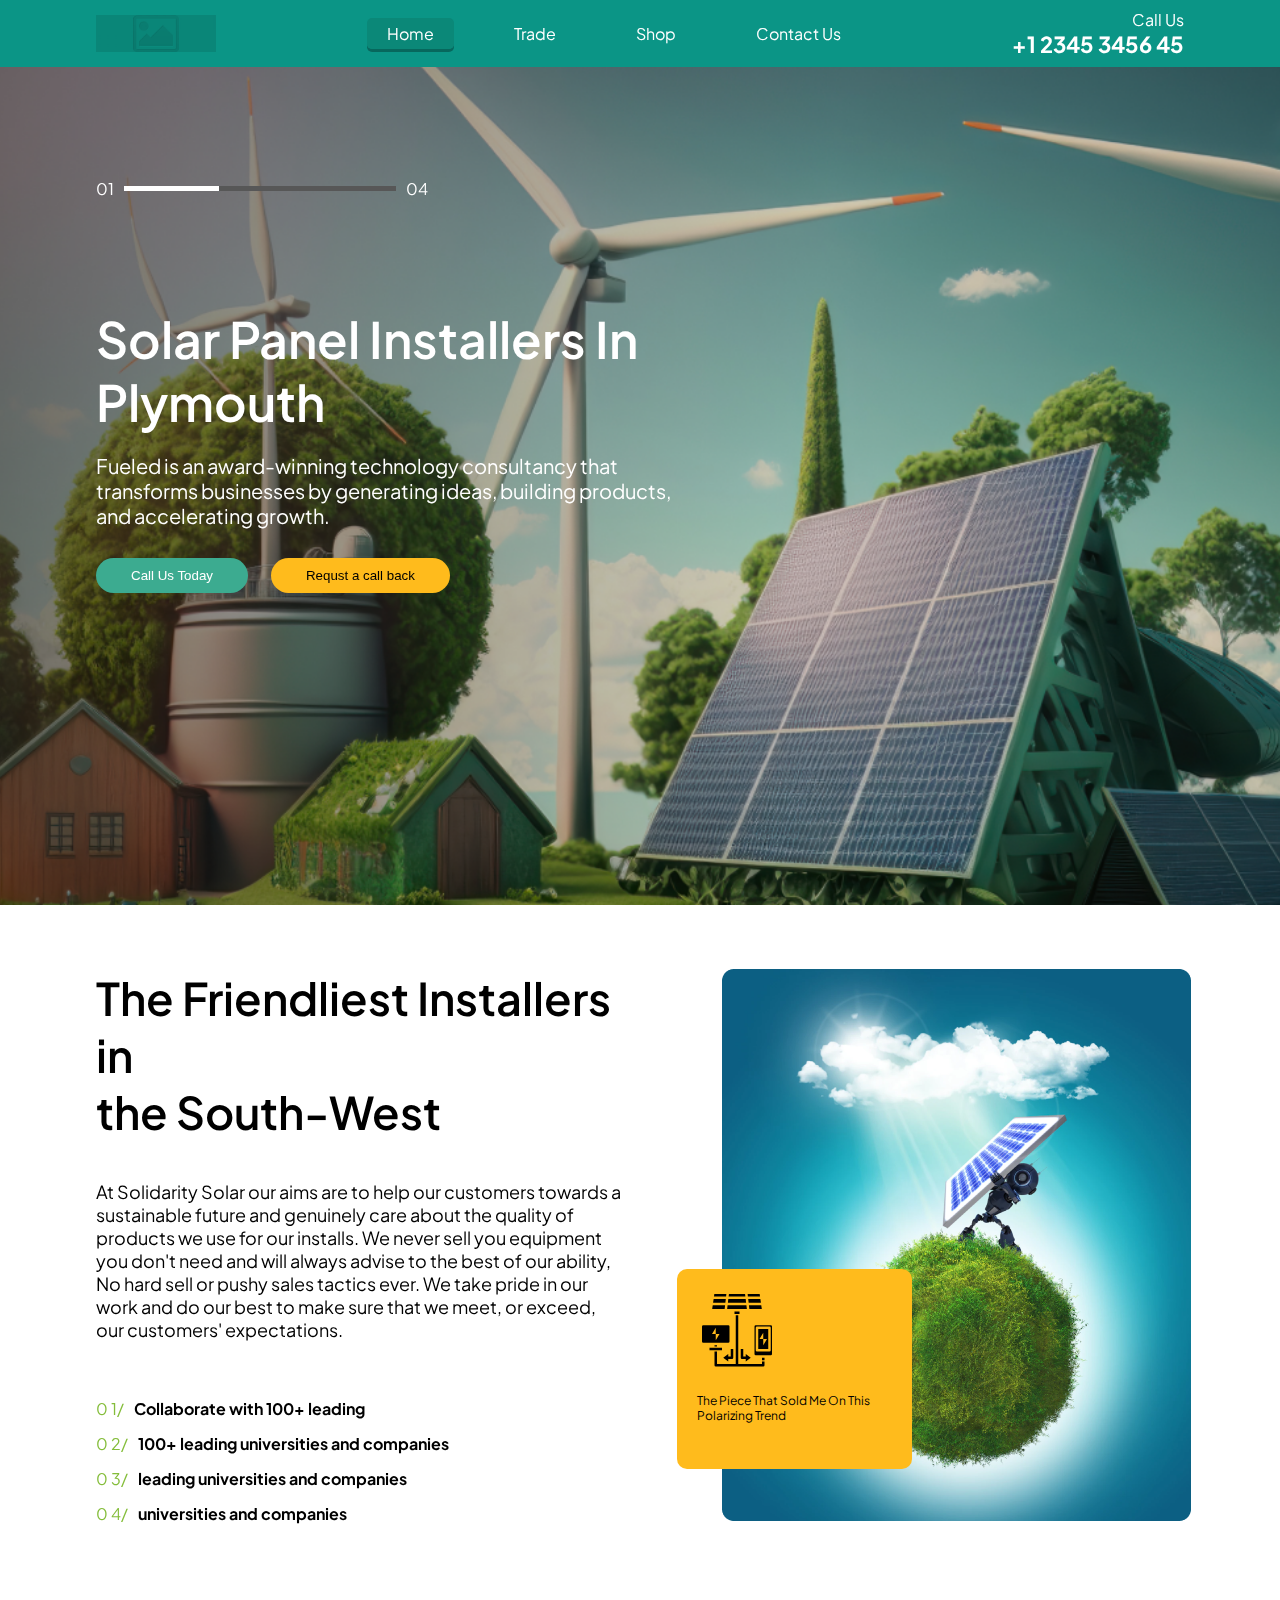
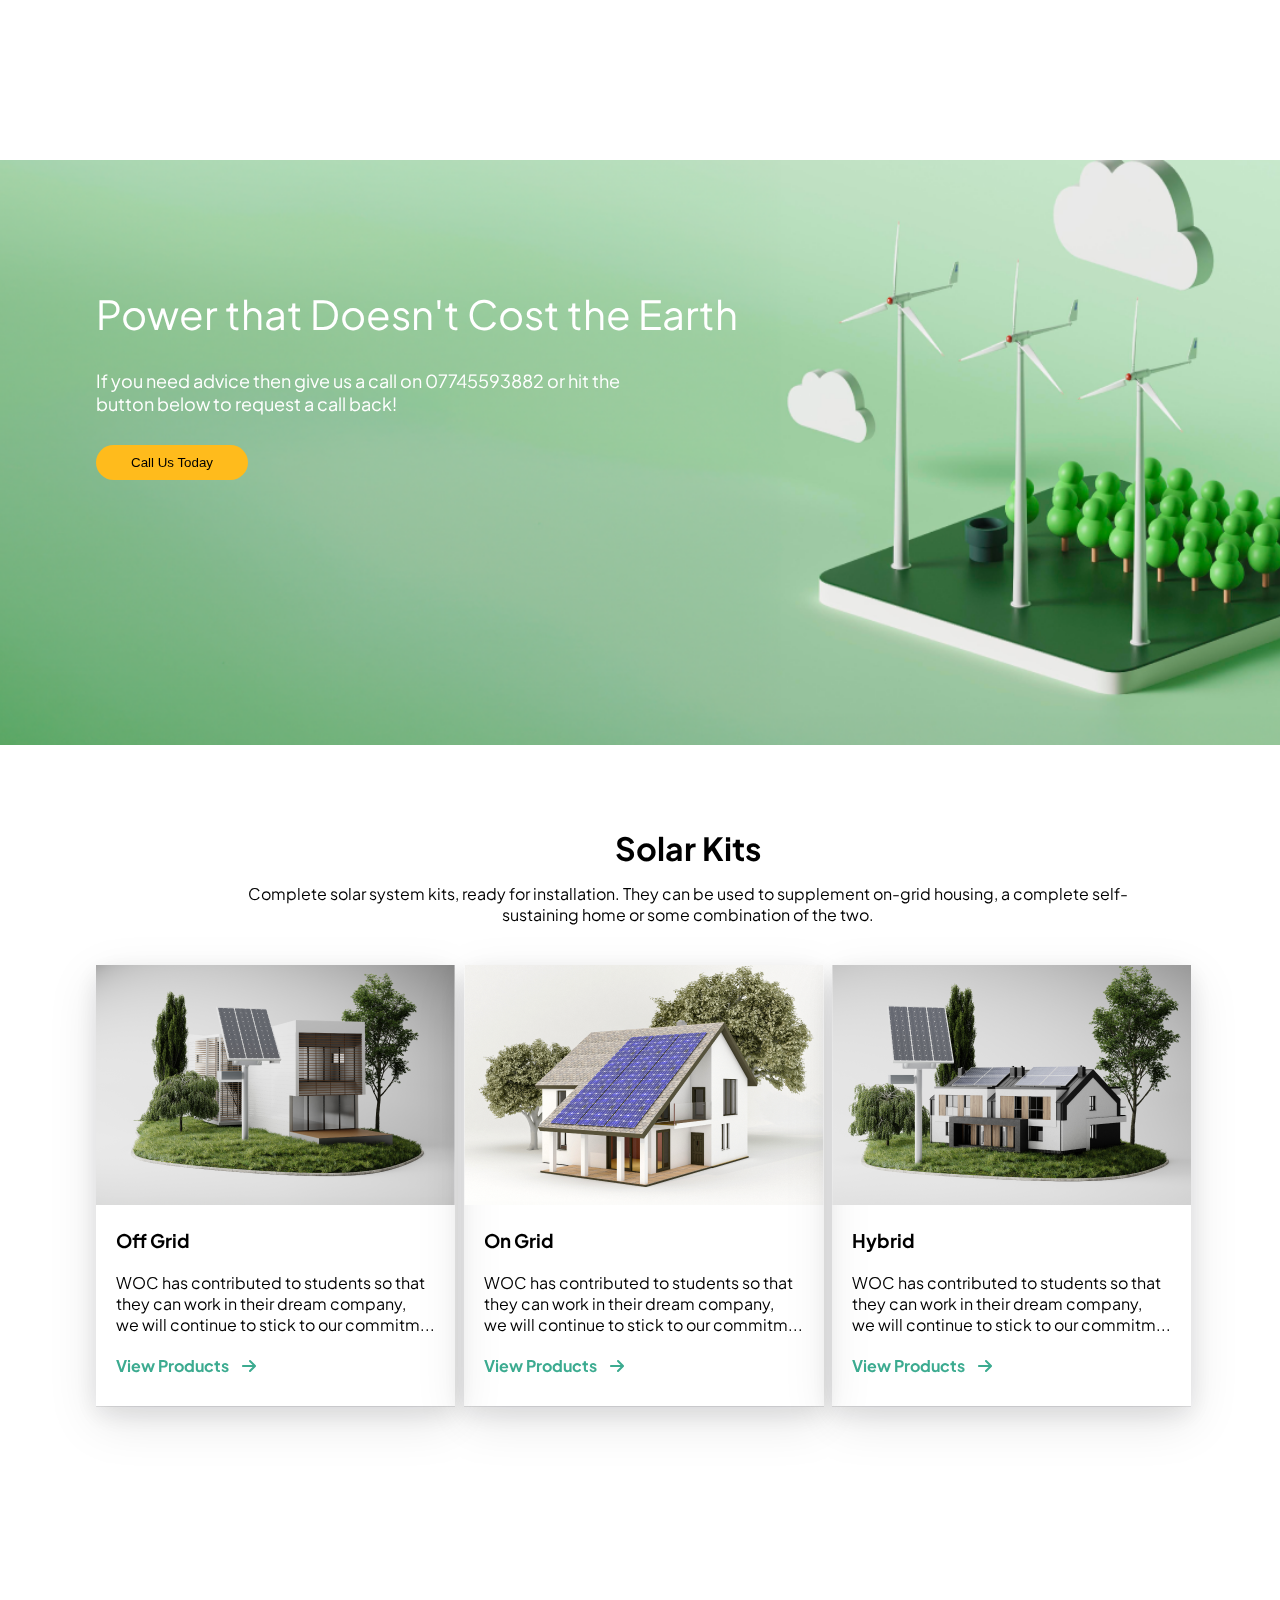
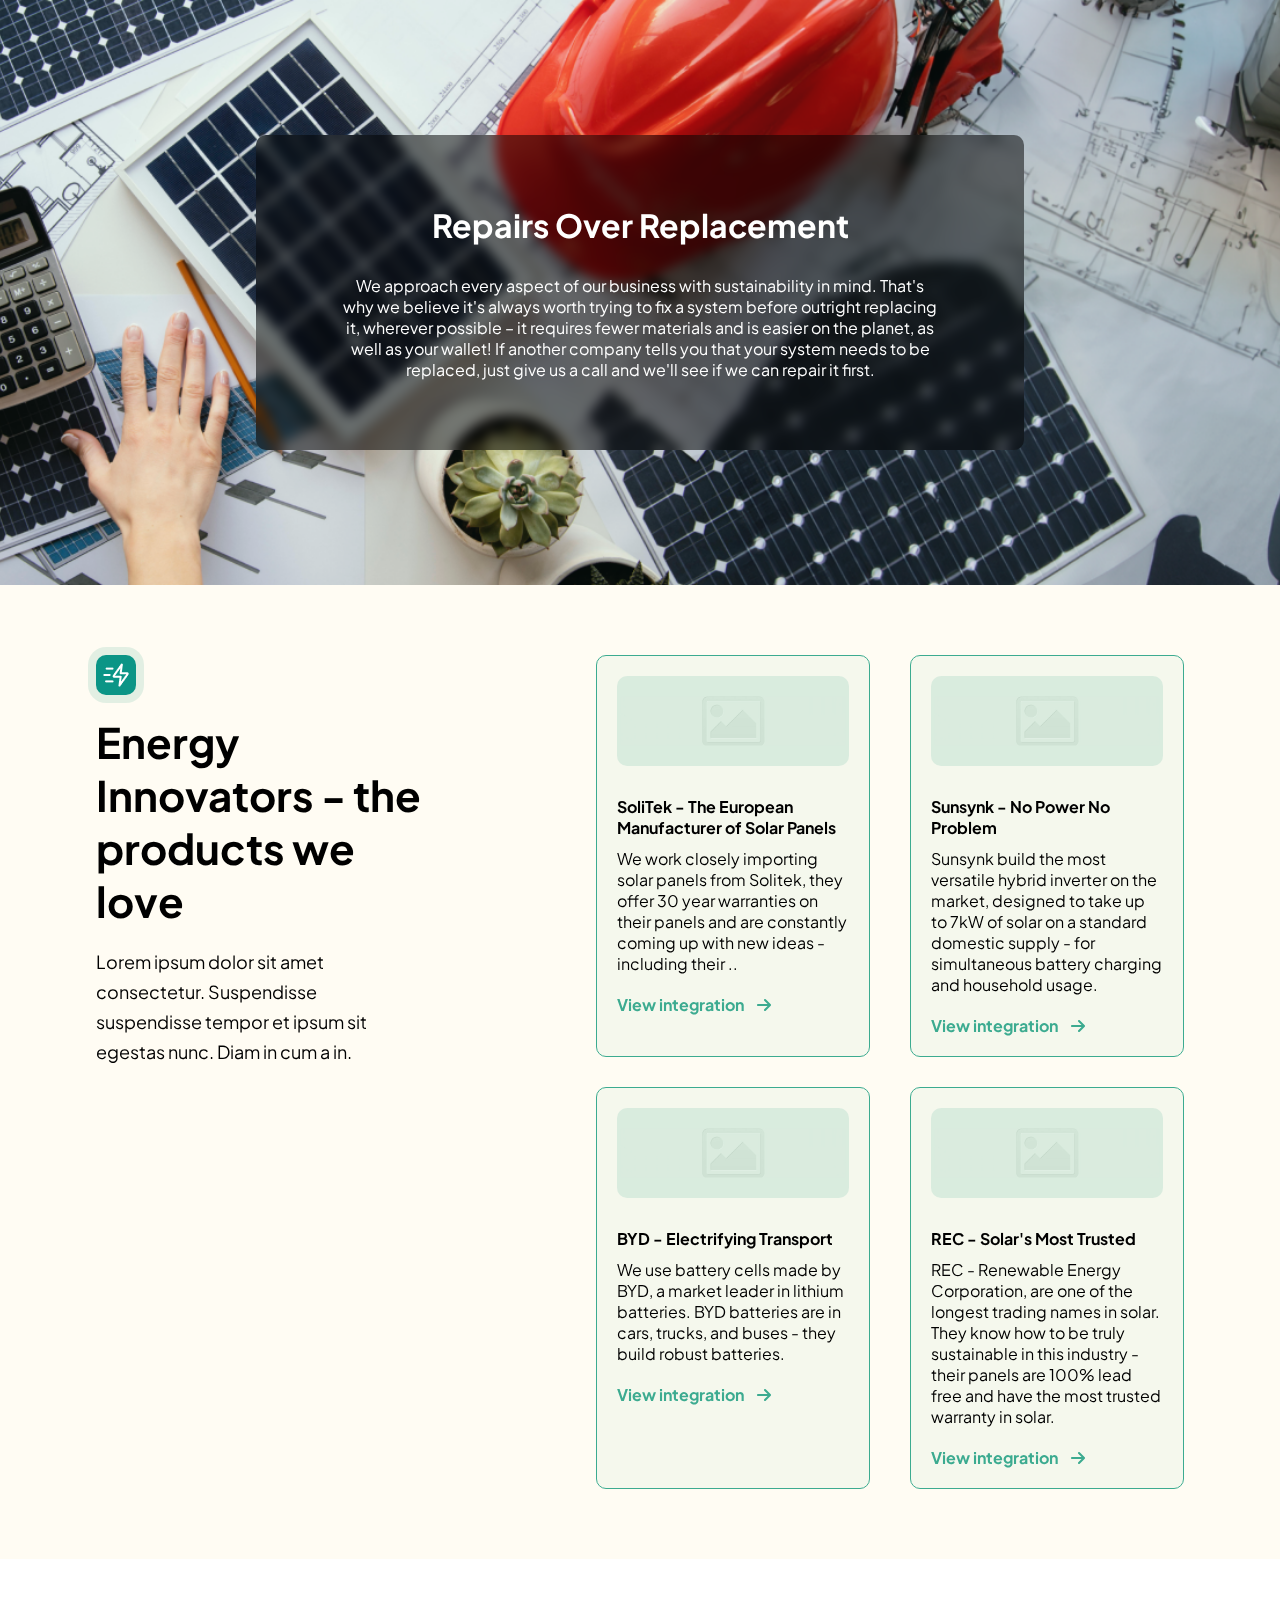
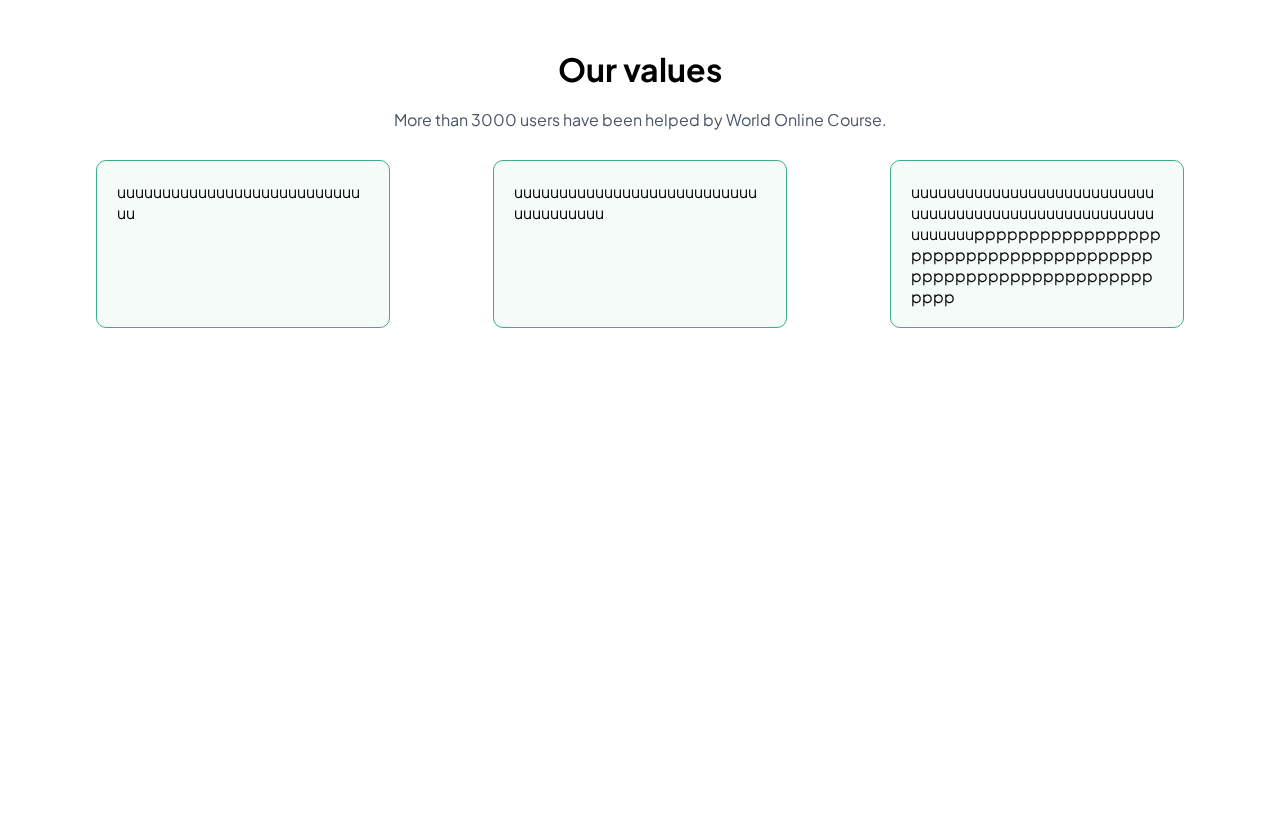
==== commit eecd16de: "adding cards photos" ====
--- a/index.html
+++ b/index.html
@@ -206,6 +206,15 @@
       </div>
     </div>
   </div>
+  <div class="our-values">
+    <h1>Our values</h1>
+    <p>More than 3000 users have been helped by World Online Course.</p>
+    <div class="our-values-container">
+      <div class="our-values-cards">uuuuuuuuuuuuuuuuuuuuuuuuuuuuu</div>
+      <div class="our-values-cards">uuuuuuuuuuuuuuuuuuuuuuuuuuuuuuuuuuuuu</div>
+      <div class="our-values-cards">uuuuuuuuuuuuuuuuuuuuuuuuuuuuuuuuuuuuuuuuuuuuuuuuuuuuuuuuuuuuuppppppppppppppppppppppppppppppppppppppppppppppppppppppppppppppppp</div>
+    </div>
+  </div>
   <script src="js/script.js"></script>
 </body>
 
--- a/css/style.css
+++ b/css/style.css
@@ -398,10 +398,38 @@
 .energy-cards i {
 margin-left: 10px;
 }
-
-
-
-
+/* our values section  */
+.our-values{
+min-height: 95vh;
+}
+.our-values{
+min-height: 95vh;
+word-wrap: break-word;
+}
+.our-values h1{
+text-align: center;
+padding-top: 7%;
+}
+.our-values p:nth-of-type(1) {
+text-align: center;
+margin-top: 20px;
+color: #475467;
+}
+.our-values-container{
+width: 85%;
+margin: auto;
+display: flex;
+justify-content: space-between;
+word-wrap: break-word;
+}
+.our-values-cards{
+  width: 27%;
+background-color: #3CAB900D;
+margin-top: 30px;
+padding: 20px;
+border-radius: 10px;
+border: 1px solid #3CAB90;
+}
 
 
 
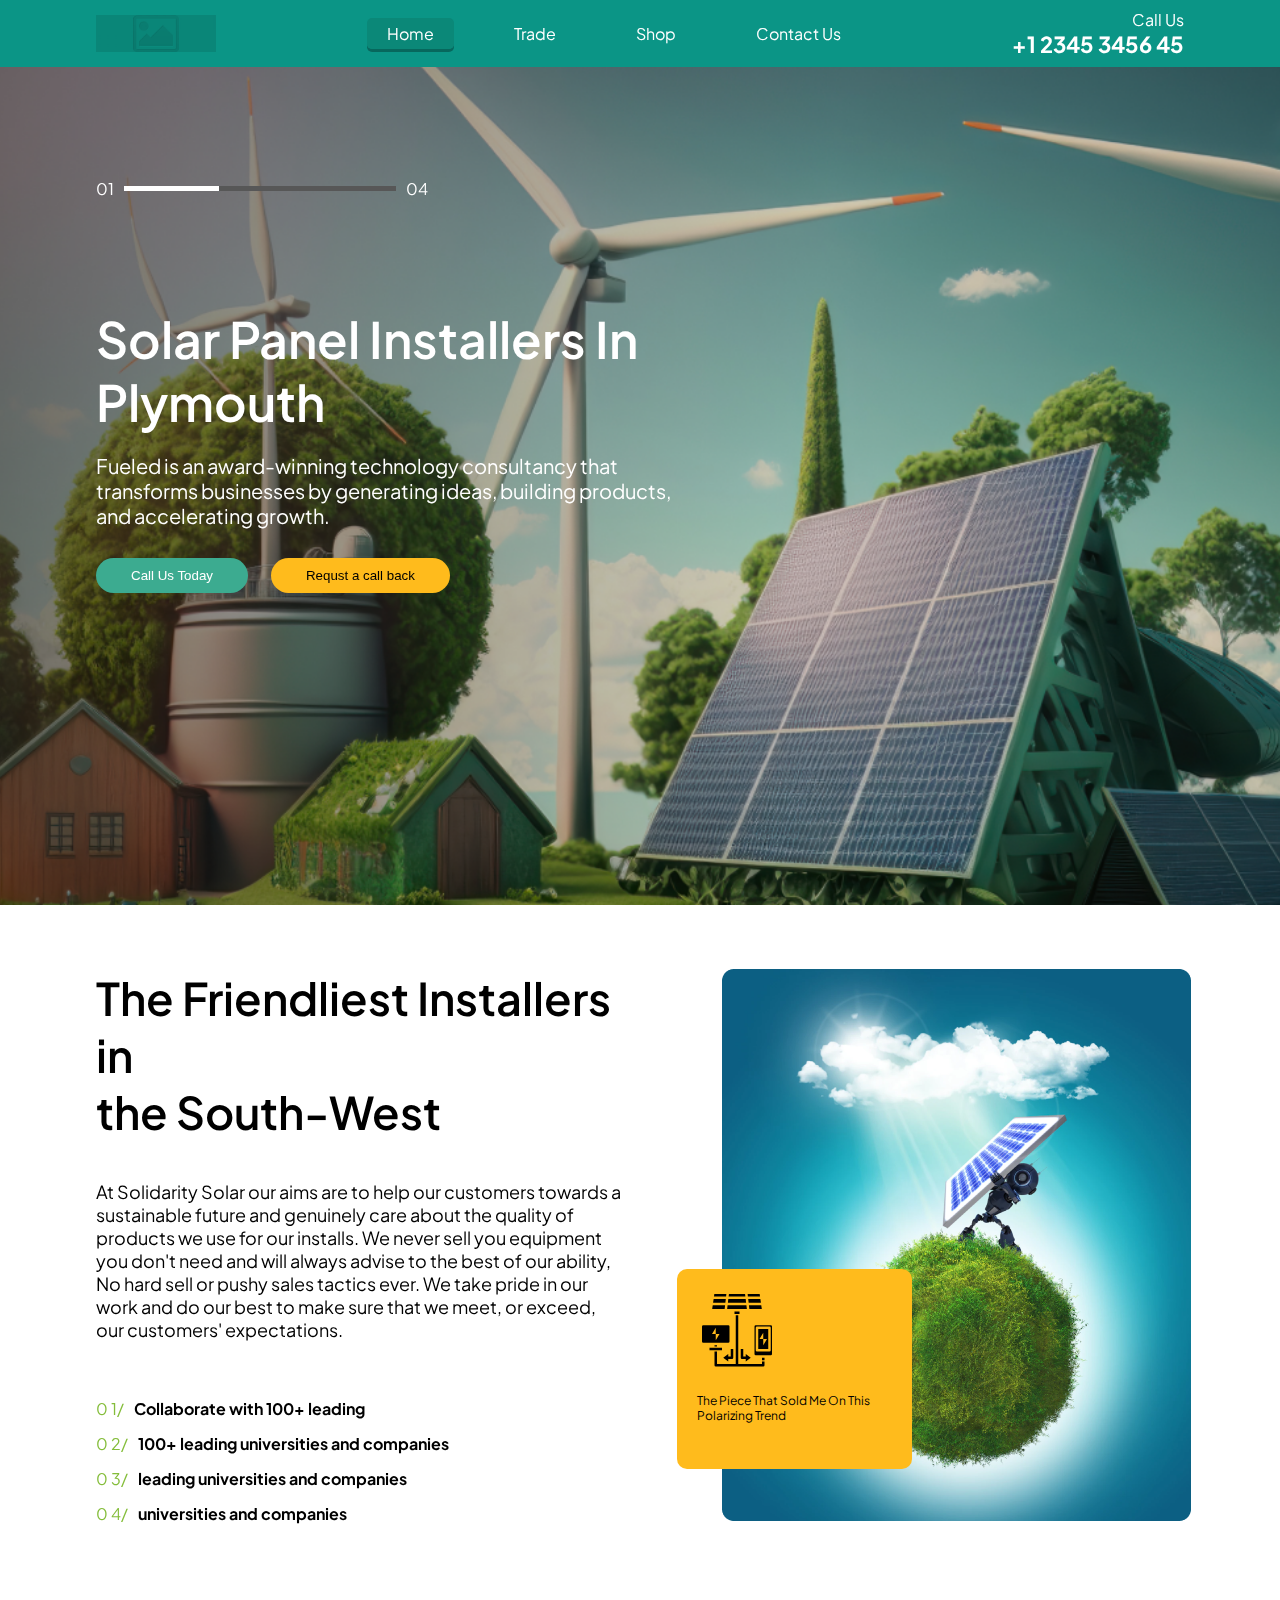
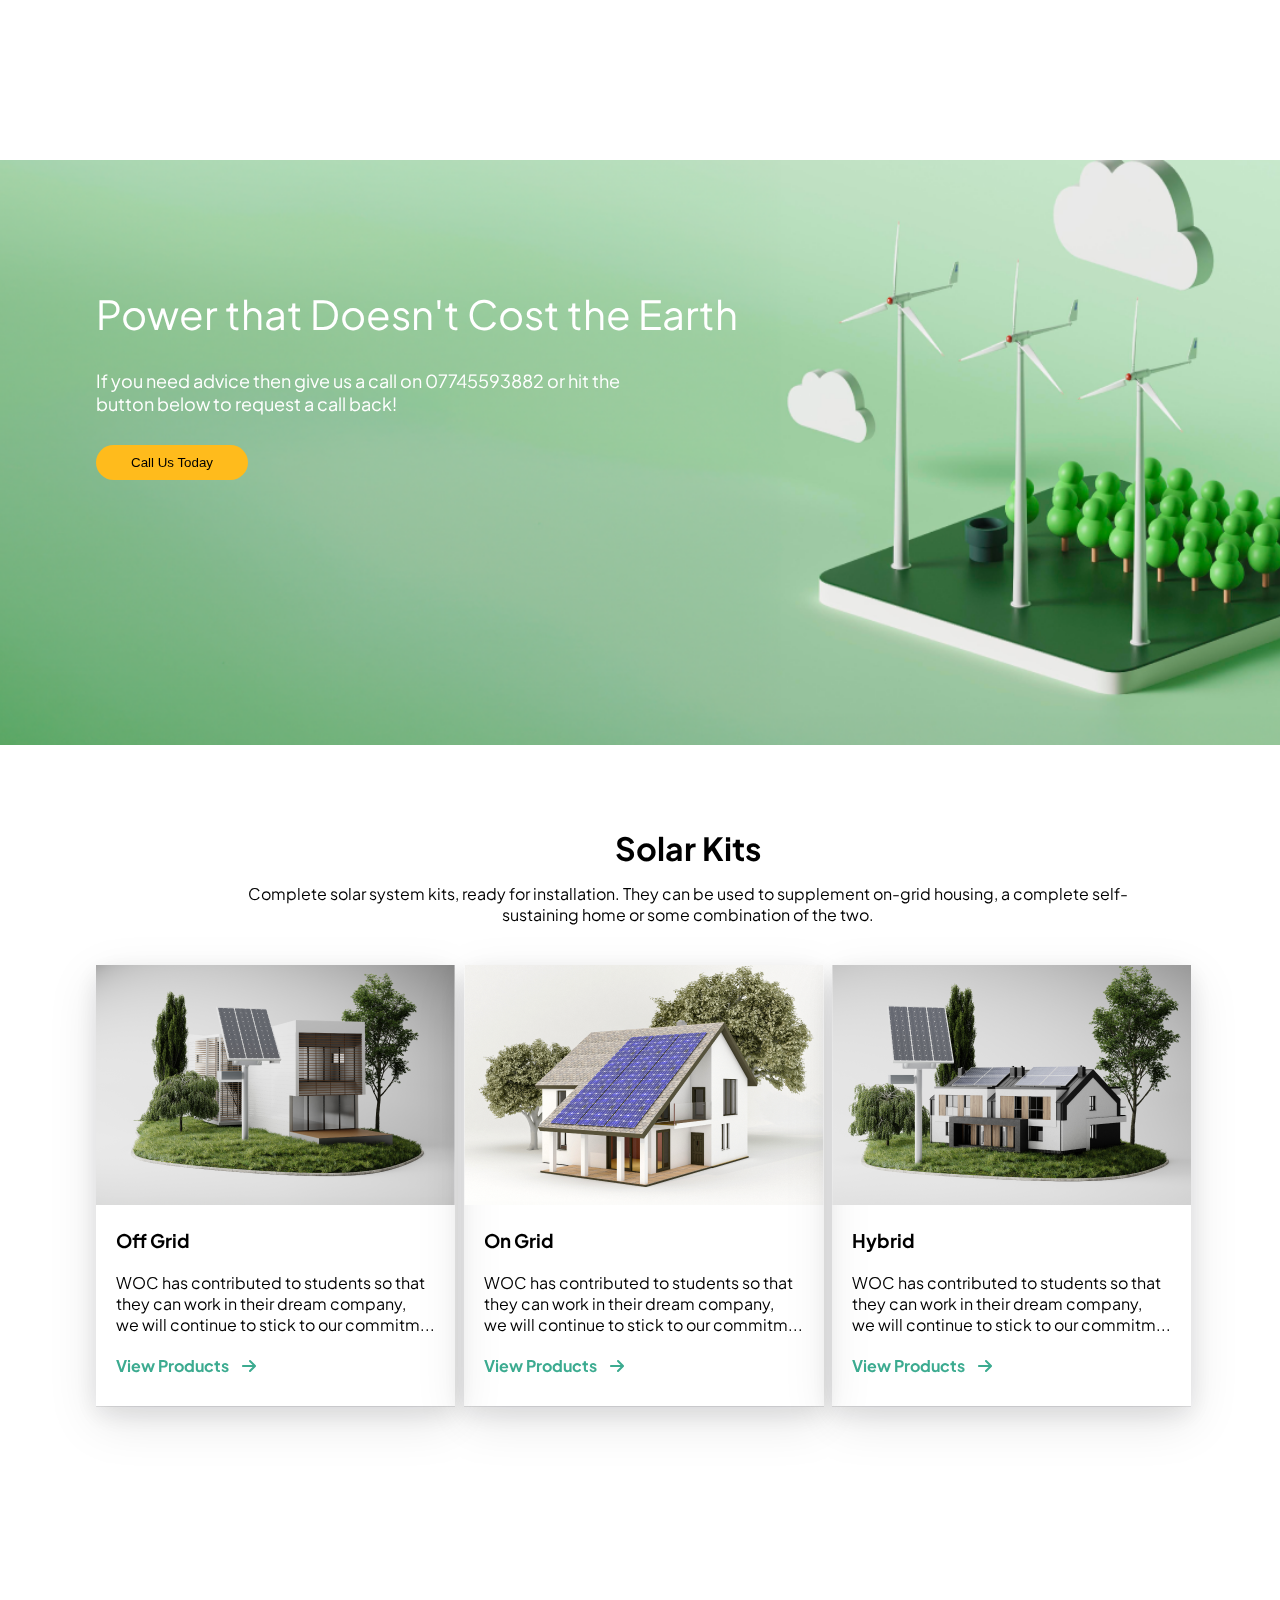
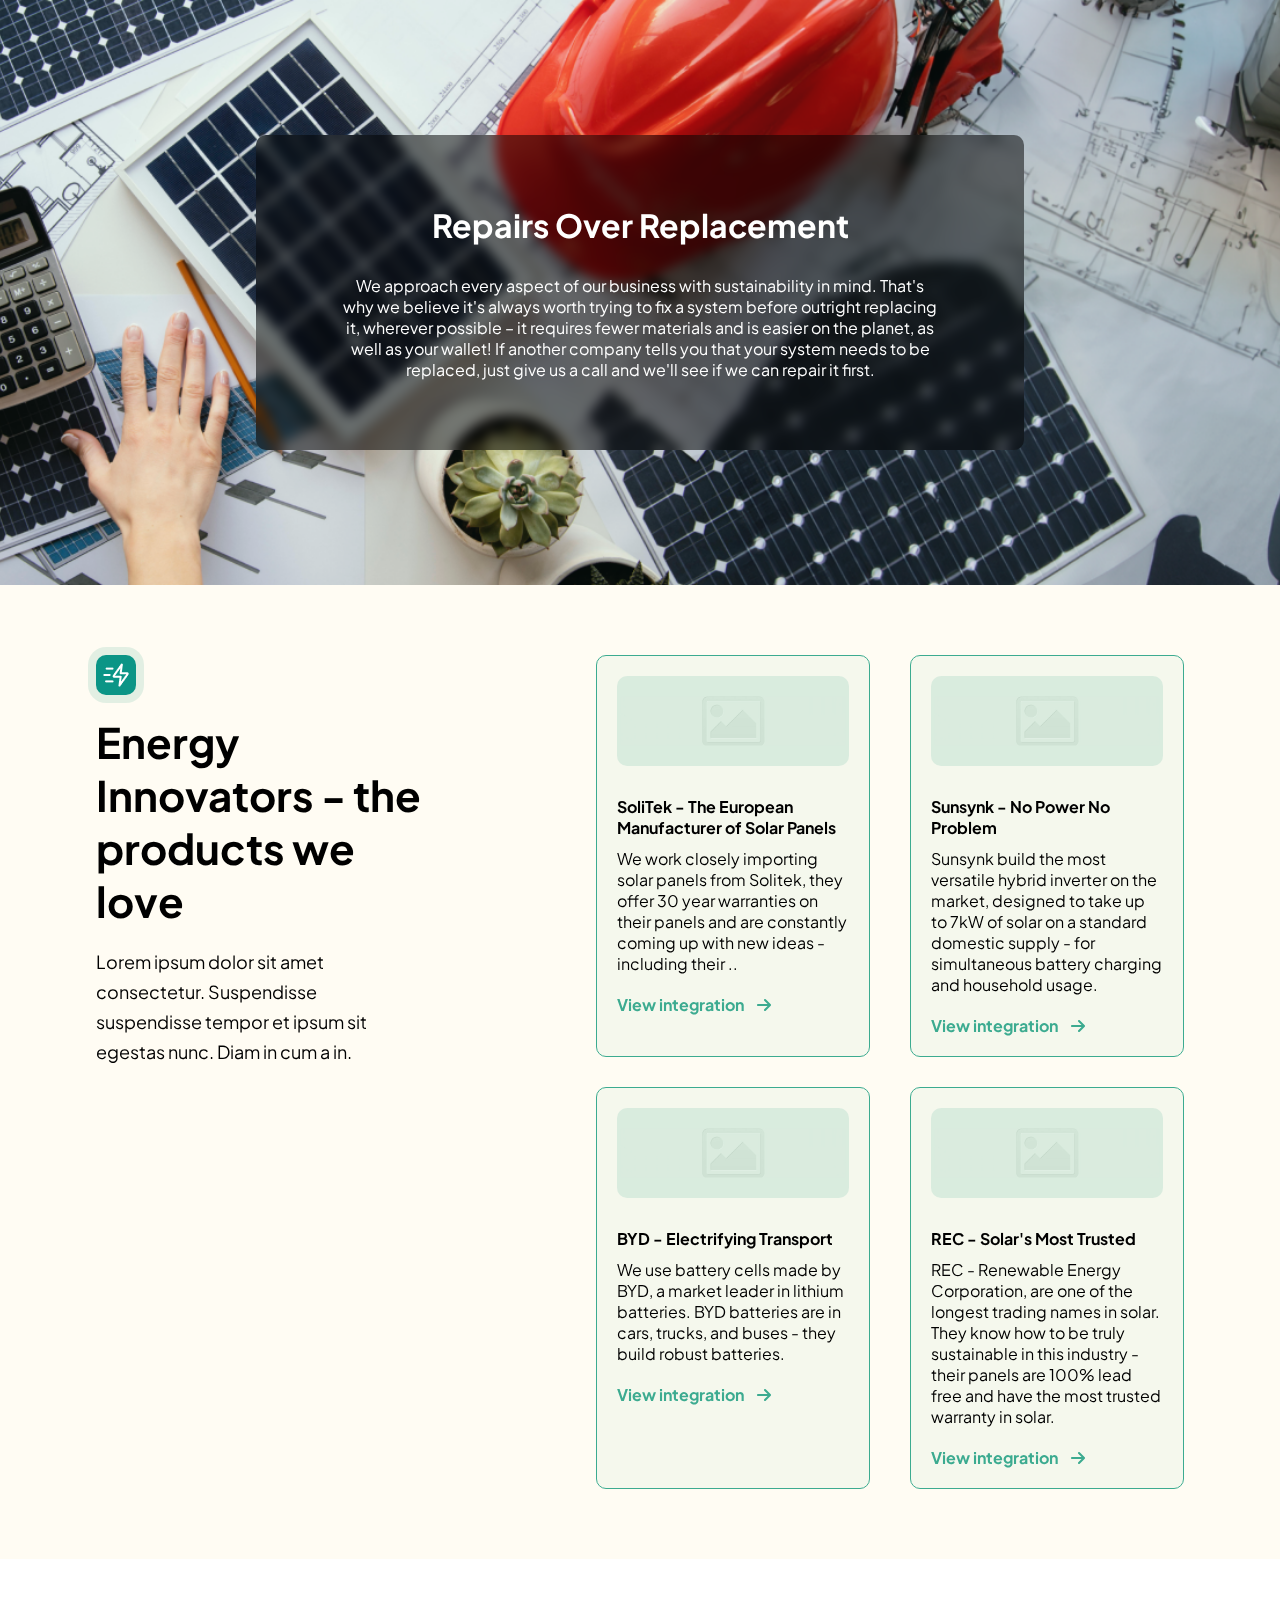
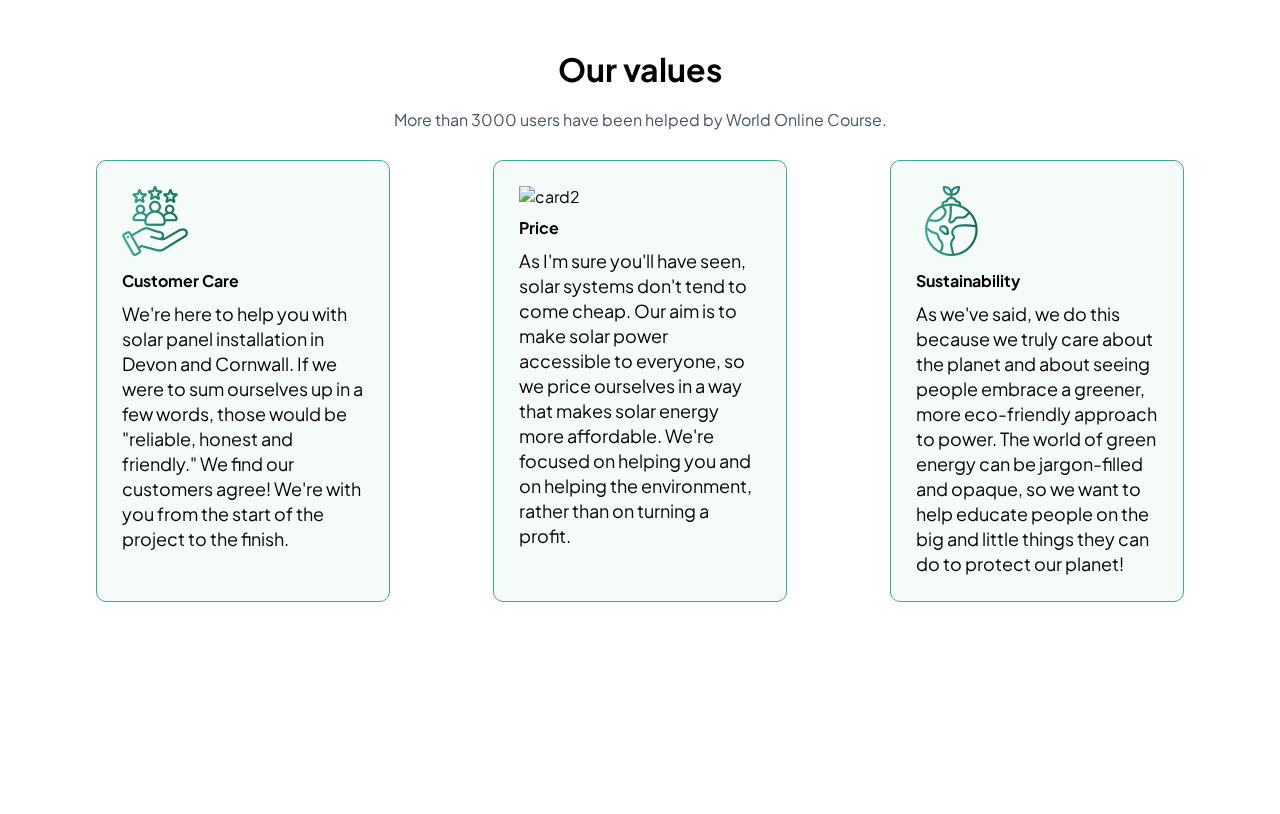
==== commit f59c1f27: "our values section responsive" ====
--- a/index.html
+++ b/index.html
@@ -208,11 +208,20 @@
   </div>
   <div class="our-values">
     <h1>Our values</h1>
-    <p>More than 3000 users have been helped by World Online Course.</p>
+    <p class="our-values-text">More than 3000 users have been helped by World Online Course.</p>
     <div class="our-values-container">
-      <div class="our-values-cards">uuuuuuuuuuuuuuuuuuuuuuuuuuuuu</div>
-      <div class="our-values-cards">uuuuuuuuuuuuuuuuuuuuuuuuuuuuuuuuuuuuu</div>
-      <div class="our-values-cards">uuuuuuuuuuuuuuuuuuuuuuuuuuuuuuuuuuuuuuuuuuuuuuuuuuuuuuuuuuuuuppppppppppppppppppppppppppppppppppppppppppppppppppppppppppppppppp</div>
+      <div class="our-values-cards"><img src="./img/vector1.png" alt="card1">
+      <h4>Customer Care</h4>
+      <p>We're here to help you with solar panel installation in Devon and Cornwall. If we were to sum ourselves up in a few words, those would be "reliable, honest and friendly." We find our customers agree! We're with you from the start of the project to the finish.</p>
+      </div>
+      <div class="our-values-cards"><img src="./img/vector2.png" alt="card2">
+        <h4>Price</h4>
+      <p>As I'm sure you'll have seen, solar systems don't tend to come cheap. Our aim is to make solar power accessible to everyone, so we price ourselves in a way that makes solar energy more affordable. We're focused on helping you and on helping the environment, rather than on turning a profit.</p>
+      </div>
+      <div class="our-values-cards"><img src="./img/vector3.png" alt="card3">
+        <h4>Sustainability</h4>
+        <p>As we've said, we do this because we truly care about the planet and about seeing people embrace a greener, more eco-friendly approach to power. The world of green energy can be jargon-filled and opaque, so we want to help educate people on the big and little things they can do to protect our planet!</p>
+      </div>
     </div>
   </div>
   <script src="js/script.js"></script>
--- a/css/style.css
+++ b/css/style.css
@@ -367,7 +367,7 @@
 background-color: #3CAB900D;
 transition: transform 0.3s ease-in-out;
 }
-.energy-cards:hover ,.solarkits-cards:hover ,.solar-btn1:hover,.solar-btn2:hover,.power-section button:hover{
+.energy-cards:hover ,.solarkits-cards:hover ,.solar-btn1:hover,.solar-btn2:hover,.power-section button:hover,.our-values-cards:hover{
   transform: scale(1.03); /* Increases size by 10% on hover */
 }
 .energy-cards-img{
@@ -410,7 +410,7 @@
 text-align: center;
 padding-top: 7%;
 }
-.our-values p:nth-of-type(1) {
+.our-values-text {
 text-align: center;
 margin-top: 20px;
 color: #475467;
@@ -426,9 +426,19 @@
   width: 27%;
 background-color: #3CAB900D;
 margin-top: 30px;
-padding: 20px;
+padding: 25px;
 border-radius: 10px;
 border: 1px solid #3CAB90;
+
+}
+.our-values-cards h4{
+margin-top: 10px;
+}
+.our-values-cards p{
+text-align:left;
+margin-top: 10px;
+font-size: 18px;
+line-height: 25px;
 }
 
 
@@ -442,6 +452,14 @@
   .solarkits-cards-container {
     gap: 30px;
   }
+  .our-values-container{
+
+    justify-content: none;
+    flex-wrap: wrap;
+          }
+          .our-values-cards{
+            width: 40%;
+          }
 }
 @media (max-width:1000px){
   .info-section-heading {
@@ -456,6 +474,8 @@
   .energy-section-text h1{
     font-size: 30px;
     }
+  
+    
 }
 @media(max-width:992px) {
   .contact a {
@@ -529,7 +549,9 @@
     .solarkits-cards{
     margin: auto;
     }
-
+    .our-values-cards{
+      width: 45%;
+    }
 }
 @media(max-width:768px) {
   .energy-cards-box1,.energy-cards-box2{
@@ -539,6 +561,14 @@
   width: 60%;
   margin:auto;
       }
+.our-values-container {
+  flex-direction: column;
+  }
+  .our-values-cards{
+    width: 68%;
+    margin: auto;
+    margin-top: 30px;
+  }
 }
 @media(max-width:500px) {
   .solar-btn2 {
@@ -576,4 +606,9 @@
 .energy-cards{
   width: 95%;
       }
+      .our-values-cards{
+        width: 95%;
+        margin: auto;
+        margin-top: 30px;
+      }
 }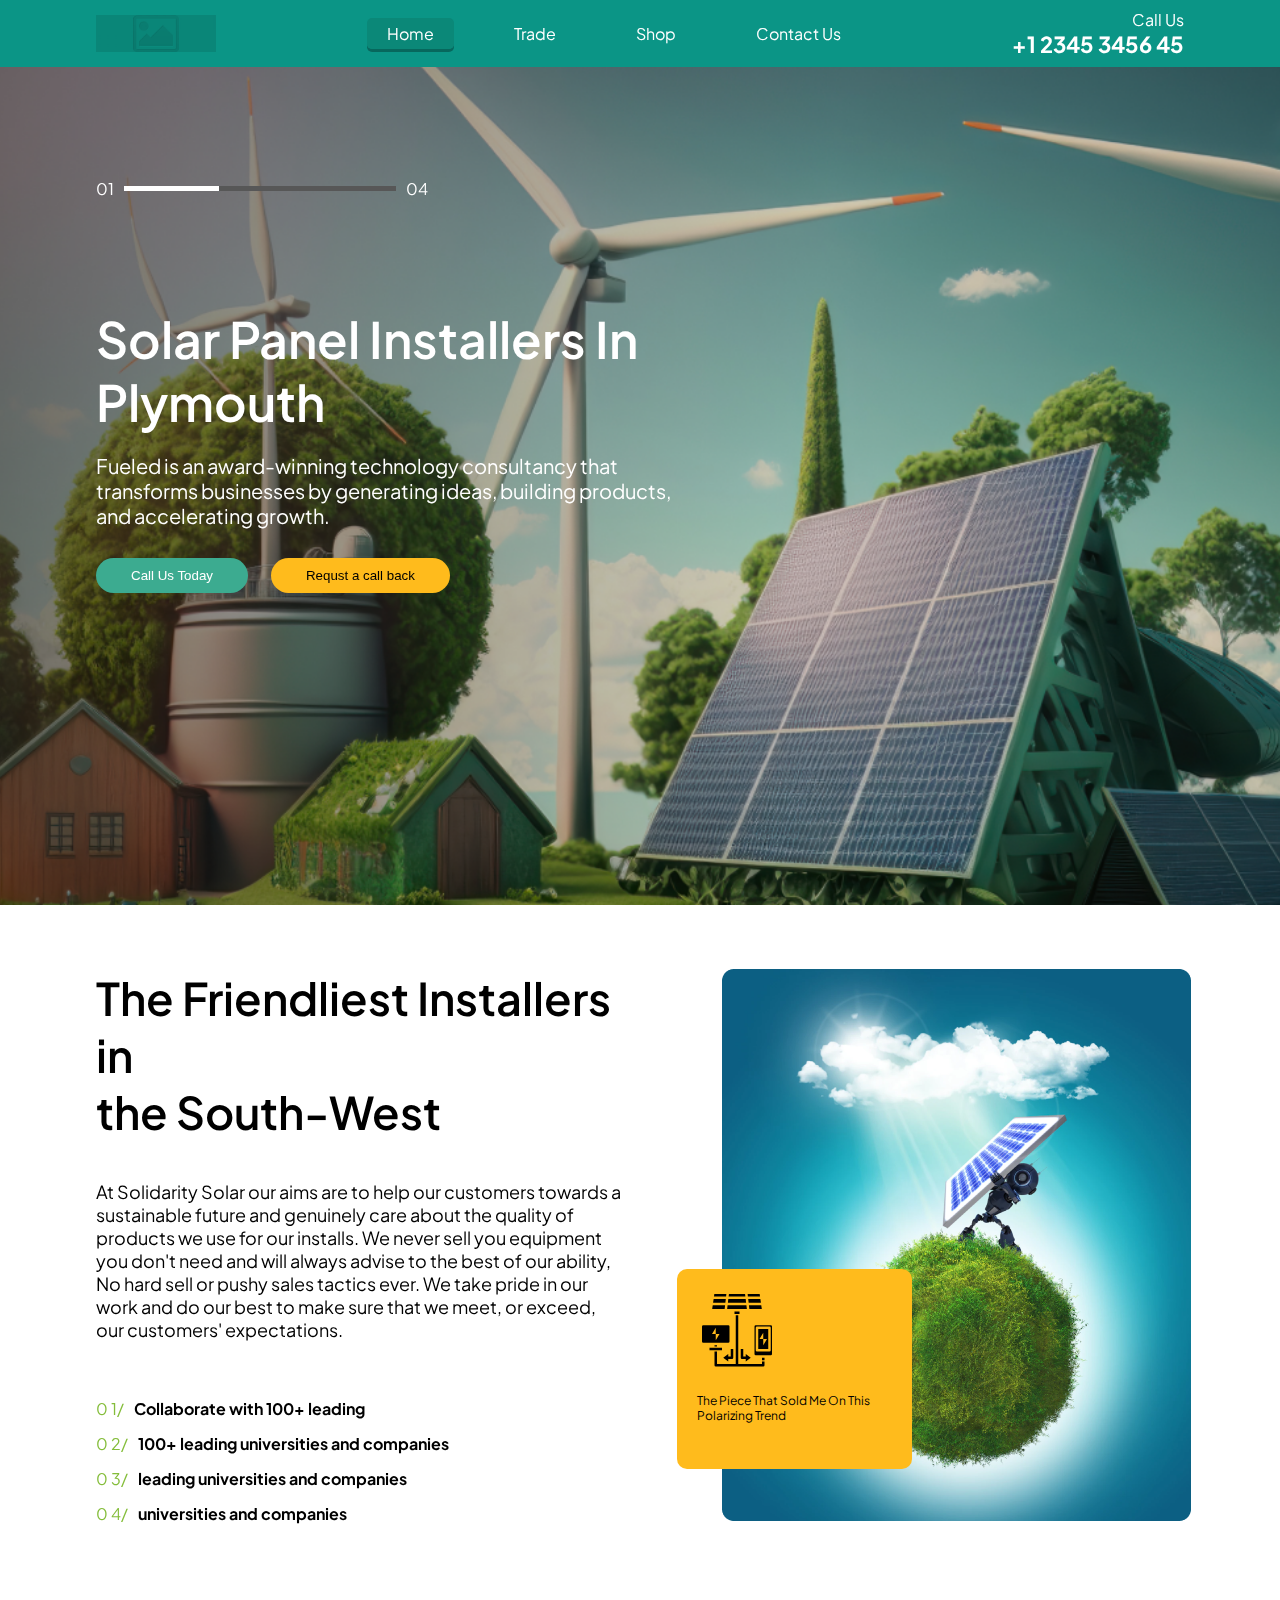
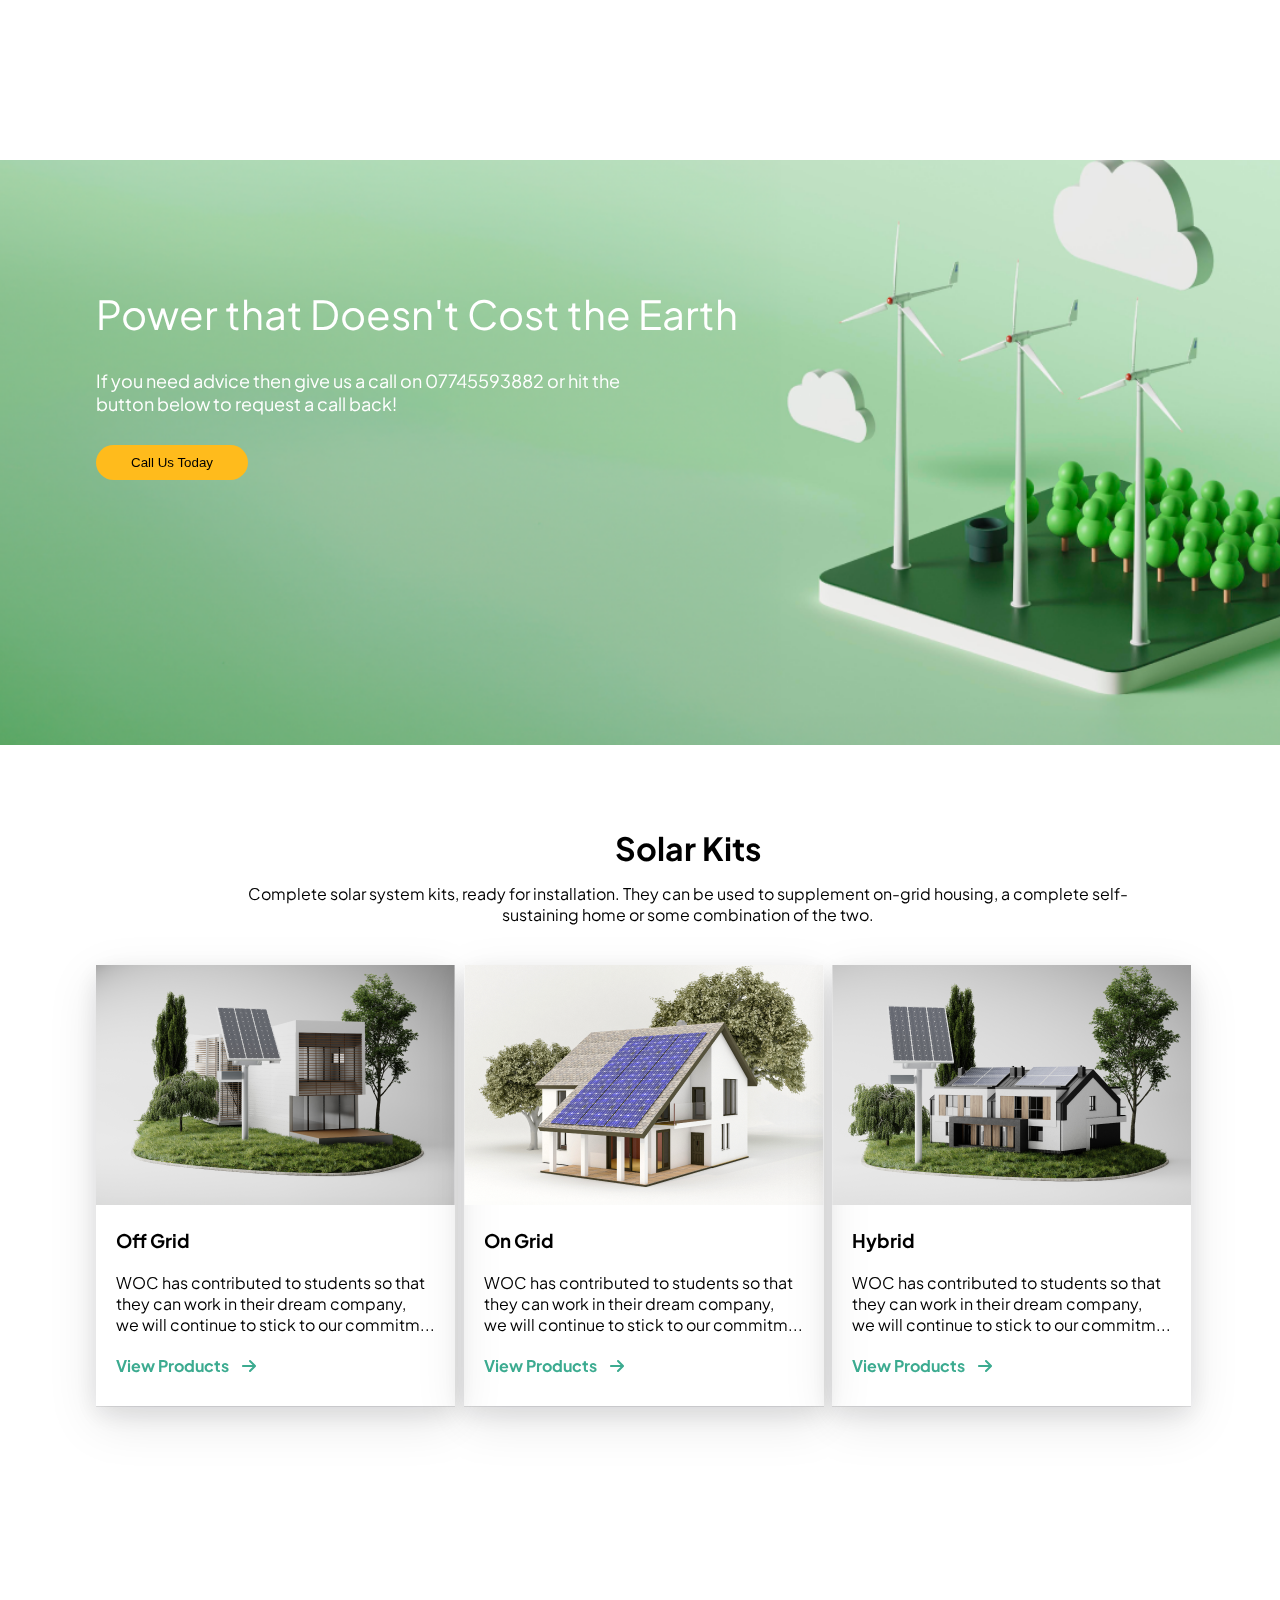
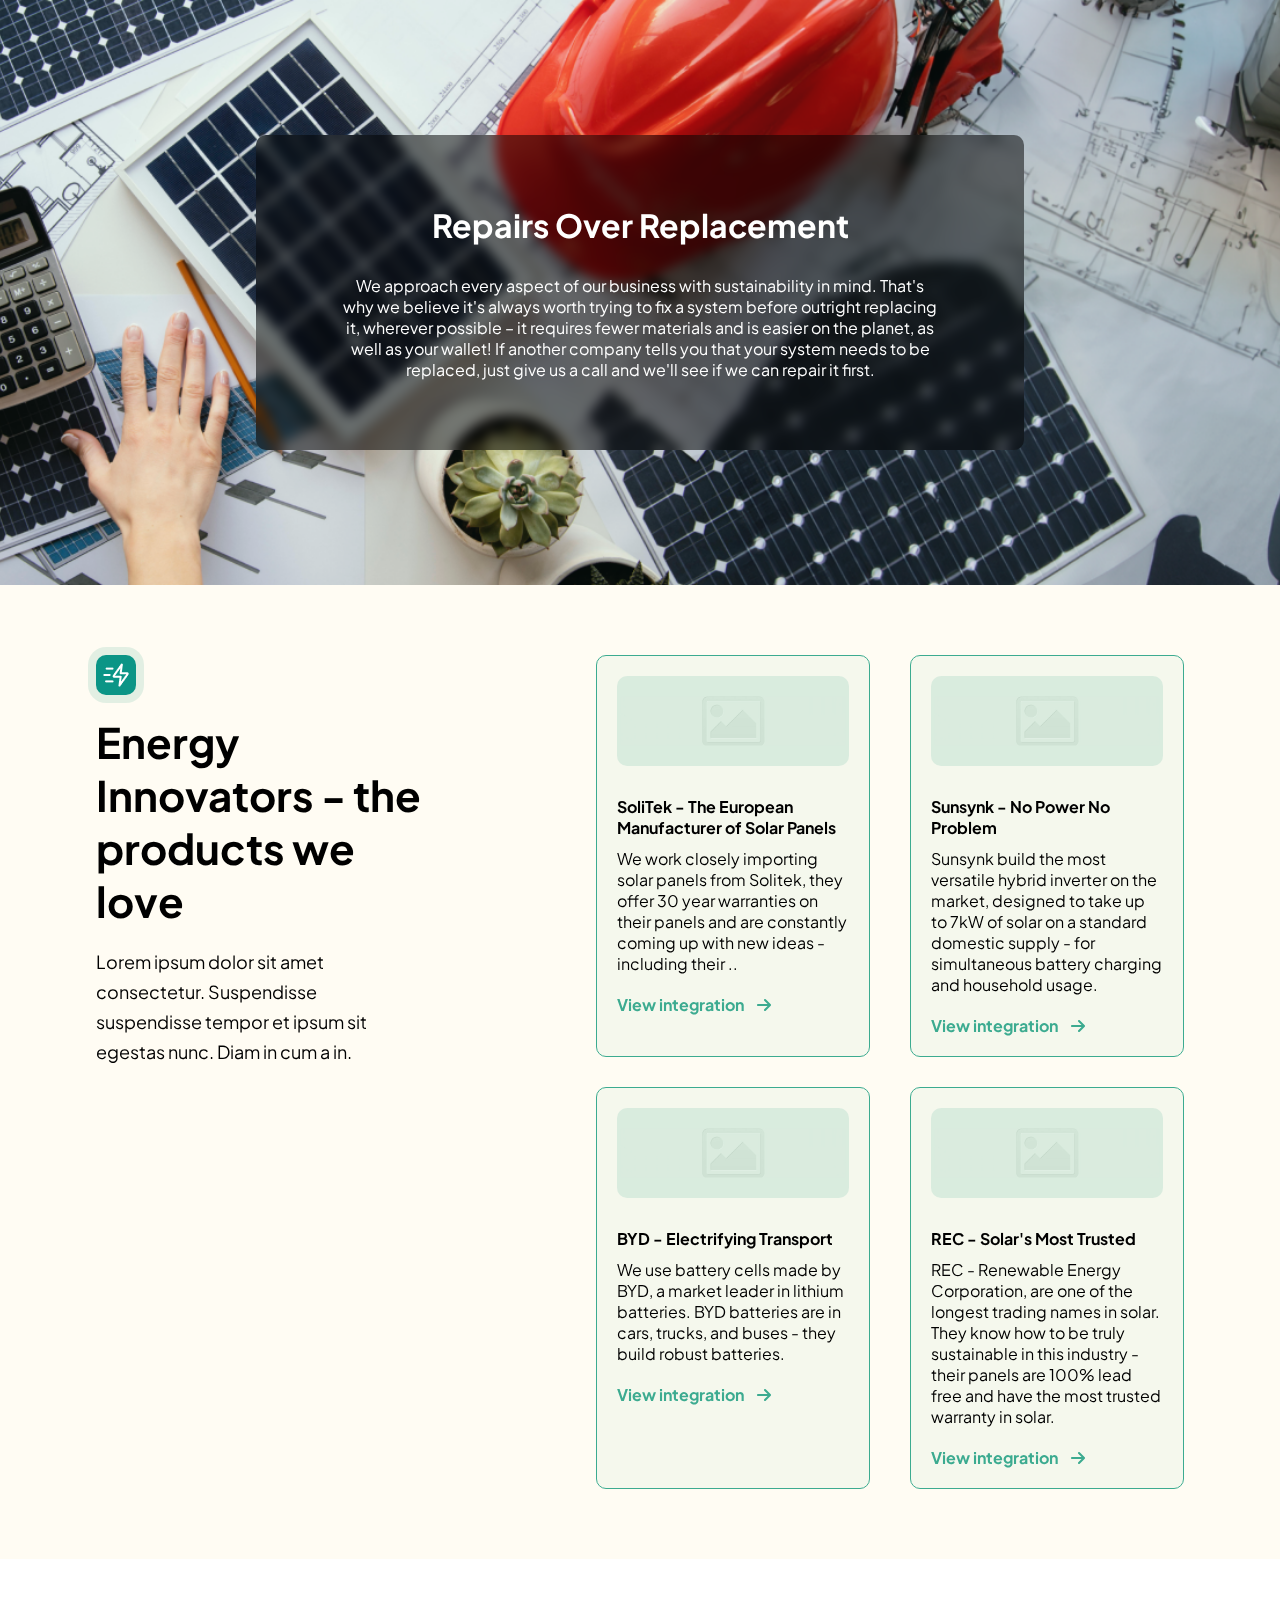
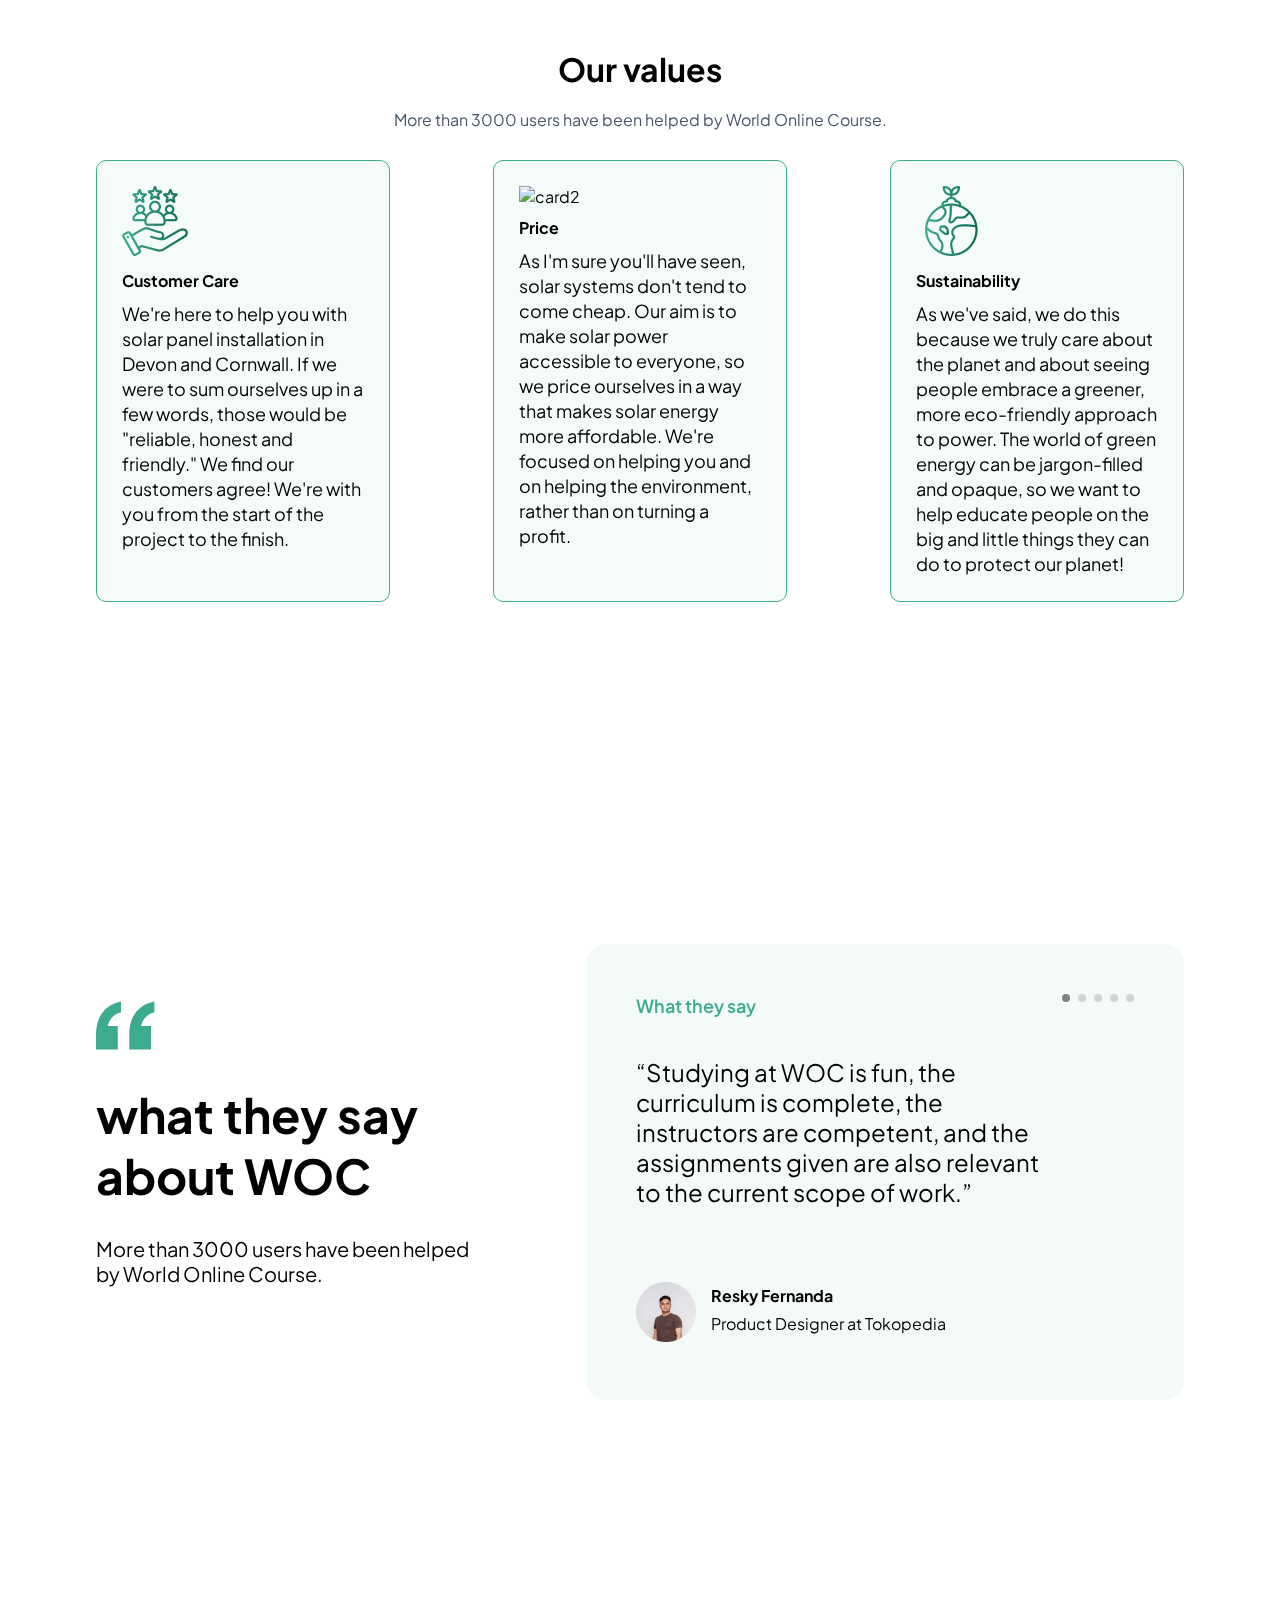
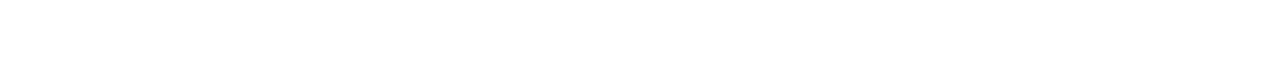
==== commit b1190936: "woc section" ====
--- a/index.html
+++ b/index.html
@@ -224,6 +224,41 @@
       </div>
     </div>
   </div>
+  <div class="woc-section">
+    <div class="woc-section-container">
+    <div class="woc-container-box1">
+      <div class="woc-box1-img">
+        <img src="./img/“ (1).png" alt="img">
+      </div>
+      <h1>what they say about WOC</h1>
+<p>More than 3000 users have been helped by World Online Course.</p>
+    </div>
+    <div class="woc-container-box2">
+    <div class="woc-box2-row1">
+      <p>What they say</p>
+      <div class="dots">
+        <span></span>
+        <span></span>
+        <span></span>
+        <span></span>
+        <span></span>
+      </div>
+    </div>
+    <div class="woc-box2-text">
+      <p>“Studying at WOC is fun, the curriculum is complete, the instructors are competent, and the assignments given are also relevant to the current scope of work.”</p>
+    </div>
+    <div class="woc-box2-row3">
+      <div class="box2-row3-row1">
+        <div><img src="./img/EDITED-27 - Copy 1.png" alt=""></div>
+        <div class="box2-row3-row1-text">
+          <h4>Resky Fernanda</h4>
+          <p>Product Designer at Tokopedia</p>
+        </div>
+      </div>
+    </div>
+    </div>
+    </div>
+  </div>
   <script src="js/script.js"></script>
 </body>
 
--- a/css/style.css
+++ b/css/style.css
@@ -1,4 +1,4 @@
-@import url('https://fonts.googleapis.com/css2?family=Inter:ital,opsz,wght@0,14..32,100..900;1,14..32,100..900&family=Plus+Jakarta+Sans:ital,wght@0,200..800;1,200..800&family=Roboto:ital,wght@0,100;0,300;0,400;0,500;0,700;0,900;1,100;1,300;1,400;1,500;1,700;1,900&display=swap');
+@import url("https://fonts.googleapis.com/css2?family=Inter:ital,opsz,wght@0,14..32,100..900;1,14..32,100..900&family=Plus+Jakarta+Sans:ital,wght@0,200..800;1,200..800&family=Roboto:ital,wght@0,100;0,300;0,400;0,500;0,700;0,900;1,100;1,300;1,400;1,500;1,700;1,900&display=swap");
 
 * {
   margin: 0;
@@ -6,13 +6,13 @@
   box-sizing: border-box;
 }
 html {
-  font-family: 'Arial', sans-serif;
+  font-family: "Arial", sans-serif;
   font-family: "Plus Jakarta Sans", serif;
 }
 :root {
   --header-bg: #0b9586;
-  --yellow-bg: #FFBB1C;
-  --light-green:#84BD3A;
+  --yellow-bg: #ffbb1c;
+  --light-green: #84bd3a;
 }
 /* navbar styles*/
 nav {
@@ -31,7 +31,7 @@
   margin: auto;
 }
 .logo {
-  background-image: url('../img/logo.png');
+  background-image: url("../img/logo.png");
   background-size: cover;
   background-position: center;
   mix-blend-mode: multiply;
@@ -88,7 +88,7 @@
 }
 /* home first section */
 .home {
-  background-image: url('../img/solar-panels-meadow\ 1.png');
+  background-image: url("../img/solar-panels-meadow\ 1.png");
   background-size: cover;
   background-position: center;
   height: 95vh;
@@ -147,7 +147,7 @@
   border: none;
   padding: 10px 35px 10px 35px;
   border-radius: 30px;
-  background-color: #3CAB90;
+  background-color: #3cab90;
   color: white;
 }
 .solar-btn2 {
@@ -155,10 +155,11 @@
   padding: 10px 35px 10px 35px;
   border-radius: 30px;
   margin-left: 20px;
-  background-color: #FFBB1C;
+  background-color: #ffbb1c;
 }
 /* info seconed section */
-.info-section ,.solarkits-section {
+.info-section,
+.solarkits-section,.woc-section{
   min-height: 95vh;
   position: relative;
 }
@@ -173,9 +174,9 @@
   justify-content: space-between;
 }
 .info-section-box2 {
-margin-right: 7.5%;
-}
-.info-section-box1{
+  margin-right: 7.5%;
+}
+.info-section-box1 {
   width: 50%;
 }
 .info-section-heading {
@@ -186,11 +187,11 @@
   margin-top: 40px;
   font-size: 18px;
 }
-.box2-img-container{
+.box2-img-container {
   position: relative;
 }
 .box2-img-rectangle {
-  background-color: #FFBB1C;
+  background-color: #ffbb1c;
   width: 50%;
   height: 200px;
   position: absolute;
@@ -198,81 +199,82 @@
   left: -45px;
   border-radius: 10px;
 }
-.box2-img-rectangle img{
-width: 80px;
-margin: 20px 20px ;
-}
-.box2-img-rectangle p{
-font-size: 12px;
-margin-left: 20px;
-}
-.info-features{
+.box2-img-rectangle img {
+  width: 80px;
+  margin: 20px 20px;
+}
+.box2-img-rectangle p {
+  font-size: 12px;
+  margin-left: 20px;
+}
+.info-features {
   margin-top: 50px;
 }
-.info-features p{
-color: var(--light-green);
-line-height: 35px;
-}
-.info-features span{
-margin-left: 10px;
-color: black;
-font-weight: bold;
+.info-features p {
+  color: var(--light-green);
+  line-height: 35px;
+}
+.info-features span {
+  margin-left: 10px;
+  color: black;
+  font-weight: bold;
 }
 /* power section */
-.power-section{
+.power-section {
   min-height: 65vh;
   background-image: url("../img/8116\ 1.png");
   background-position: center;
   background-size: cover;
 }
-.power-section p{
+.power-section p {
   margin-left: 7.5%;
   color: white;
 }
-.power-section-heading{
+.power-section-heading {
   padding-top: 10%;
   font-size: 40px;
 }
-.power-section-text{
+.power-section-text {
   margin-top: 30px;
   font-size: 18px;
 }
-.power-section button{
+.power-section button {
   margin-left: 7.5%;
   margin-top: 30px;
   border: none;
   padding: 10px 35px 10px 35px;
   border-radius: 30px;
-  background-color: #FFBB1C;
+  background-color: #ffbb1c;
 }
 /* solar kits section */
-.solarkits-container{
-margin-left: 7.5%;
-padding-bottom: 100px;
-}
-.solarkits-container h1{
+.solarkits-container {
+  margin-left: 7.5%;
+  padding-bottom: 100px;
+}
+.solarkits-container h1 {
   text-align: center;
   padding-top: 7%;
 }
-.solarkits-text{
+.solarkits-text {
   text-align: center;
-  margin-top:15px;
-}
-.solarkits-cards-container{
-margin-right: 7.5%;
-display: flex;
-justify-content: space-between;
-margin-top: 40px;
+  margin-top: 15px;
+}
+.solarkits-cards-container {
+  margin-right: 7.5%;
+  display: flex;
+  justify-content: space-between;
+  margin-top: 40px;
 }
 .solarkits-cards {
-padding-bottom: 30px;
-transition: transform 0.3s ease-in-out;
-box-shadow: rgba(17, 17, 26, 0.1) 0px 1px 0px, rgba(17, 17, 26, 0.1) 0px 8px 24px, rgba(17, 17, 26, 0.1) 0px 16px 48px;
-}
-.solarkits-cards img{
+  padding-bottom: 30px;
+  transition: transform 0.3s ease-in-out;
+  box-shadow: rgba(17, 17, 26, 0.1) 0px 1px 0px,
+    rgba(17, 17, 26, 0.1) 0px 8px 24px, rgba(17, 17, 26, 0.1) 0px 16px 48px;
+}
+.solarkits-cards img {
   max-width: 100%;
 }
-.cards-text{
+.cards-text {
   margin-top: 20px;
   margin-left: 20px;
 }
@@ -282,58 +284,59 @@
 .cards-text p:nth-of-type(4) {
   margin-top: 20px;
   font-weight: bold;
-  color:#3CAB90;
+  color: #3cab90;
 }
 .cards-text i {
-margin-left: 10px;
+  margin-left: 10px;
 }
 /* repair section */
-.repair-section{
-min-height: 65vh;
-background-image: url("../img/Repair-section.png");
-background-position: center;
-background-size: cover;
-display: flex;
-align-items: center;
-}
-.repair-section-container{
+.repair-section {
+  min-height: 65vh;
+  background-image: url("../img/Repair-section.png");
+  background-position: center;
+  background-size: cover;
+  display: flex;
+  align-items: center;
+}
+.repair-section-container {
   width: 60%;
   background-color: rgba(0, 0, 0, 0.507);
   margin: auto;
-  padding: 70px 0; 
-  border-radius: 10px; 
+  padding: 70px 0;
+  border-radius: 10px;
   backdrop-filter: blur(6px);
 }
-.repair-section-container h1 ,.repair-section-container p{
+.repair-section-container h1,
+.repair-section-container p {
   text-align: center;
   color: white;
 }
 .repair-section-container p:nth-of-type(1) {
   margin-top: 30px;
 }
-.energy-section{
-min-height: 95vh;
-padding: 70px 0;
-background-color: #FFBB1C0D;
-}
-.energy-section-container{
+.energy-section {
+  min-height: 95vh;
+  padding: 70px 0;
+  background-color: #ffbb1c0d;
+}
+.energy-section-container {
   width: 85%;
   margin: auto;
   display: flex;
   word-wrap: break-word;
   /* gap: 30px; */
-  flex-wrap:wrap;
-}
-.energy-section-text{
+  flex-wrap: wrap;
+}
+.energy-section-text {
   word-wrap: break-word;
   width: 30%;
 }
-.energy-section-text p{
+.energy-section-text p {
   margin-top: 20px;
   font-size: 18px;
   line-height: 30px;
 }
-.energy-text-icon{
+.energy-text-icon {
   background-color: var(--header-bg);
   width: 40px;
   height: 40px;
@@ -341,105 +344,181 @@
   justify-content: center;
   align-items: center;
   border-radius: 10px;
-  box-shadow: #3CAB9026 0px 0px 0px 8px;
-}
-.energy-section-text h1{
-padding-top: 20px;
-font-size: 42px;
-}
-.energy-section-cards-container{
-flex: 1;
-}
-.energy-cards-box1,.energy-cards-box2{
-display: flex;
-flex-wrap:wrap;
-justify-content: end;
-gap: 40px;
-}
-.energy-cards-box2{
-  margin-top: 30px;
-}
-.energy-cards{
-padding: 20px;
-border: 1px solid #3CAB90;
-width: 36%;
-border-radius: 10px;
-background-color: #3CAB900D;
-transition: transform 0.3s ease-in-out;
-}
-.energy-cards:hover ,.solarkits-cards:hover ,.solar-btn1:hover,.solar-btn2:hover,.power-section button:hover,.our-values-cards:hover{
+  box-shadow: #3cab9026 0px 0px 0px 8px;
+}
+.energy-section-text h1 {
+  padding-top: 20px;
+  font-size: 42px;
+}
+.energy-section-cards-container {
+  flex: 1;
+}
+.energy-cards-box1,
+.energy-cards-box2 {
+  display: flex;
+  flex-wrap: wrap;
+  justify-content: end;
+  gap: 40px;
+}
+.energy-cards-box2 {
+  margin-top: 30px;
+}
+.energy-cards {
+  padding: 20px;
+  border: 1px solid #3cab90;
+  width: 36%;
+  border-radius: 10px;
+  background-color: #3cab900d;
+  transition: transform 0.3s ease-in-out;
+}
+.energy-cards:hover,
+.solarkits-cards:hover,
+.solar-btn1:hover,
+.solar-btn2:hover,
+.power-section button:hover,
+.our-values-cards:hover ,
+.woc-container-box2:hover{
   transform: scale(1.03); /* Increases size by 10% on hover */
 }
-.energy-cards-img{
-height: 90px;
-background-color: #3CAB9026;
-display: flex;
-justify-content: center;
-align-items: center;
-border-radius: 10px;
-}
-.energy-cards-img img{
-  mix-blend-mode:luminosity;
+.energy-cards-img {
+  height: 90px;
+  background-color: #3cab9026;
+  display: flex;
+  justify-content: center;
+  align-items: center;
+  border-radius: 10px;
+}
+.energy-cards-img img {
+  mix-blend-mode: luminosity;
   opacity: 0.5;
   filter: grayscale(100%);
+  max-width: 100%;
+}
+.energy-cards h4 {
+  margin-top: 30px;
+}
+.energy-cards p {
+  margin-top: 10px;
+}
+.energy-cards p:nth-of-type(2) {
+  margin-top: 20px;
+  font-weight: bold;
+  color: #3cab90;
+}
+.energy-cards i {
+  margin-left: 10px;
+}
+/* our values section  */
+.our-values {
+  min-height: 95vh;
+}
+.our-values {
+  min-height: 95vh;
+  word-wrap: break-word;
+}
+.our-values h1 {
+  text-align: center;
+  padding-top: 7%;
+}
+.our-values-text {
+  text-align: center;
+  margin-top: 20px;
+  color: #475467;
+}
+.our-values-container {
+  width: 85%;
+  margin: auto;
+  display: flex;
+  justify-content: space-between;
+  word-wrap: break-word;
+}
+.our-values-cards {
+  width: 27%;
+  background-color: #3cab900d;
+  margin-top: 30px;
+  padding: 25px;
+  border-radius: 10px;
+  border: 1px solid #3cab90;
+}
+.our-values-cards h4 {
+  margin-top: 10px;
+}
+.our-values-cards p {
+  text-align: left;
+  margin-top: 10px;
+  font-size: 18px;
+  line-height: 25px;
+}
+.woc-section-container{
+  width: 85%;
+  margin: auto;
+  padding: 130px 0;
+  display: flex;
+  /* justify-content: space-between; */
+  gap: 10%;
+  word-wrap: break-word;
+}
+.woc-container-box1{
+  width: 35%;
+}
+.woc-container-box1 h1{
+font-size: 48px;
+margin-top: 30px;
+}
+.woc-container-box2{
+flex: 1;
+background-color: #3CAB900F;
+border-radius: 20px;
+padding: 50px;
+/* height: 450px; */
+transition: transform 0.3s ease-in-out;
+}
+.woc-box2-row1,.woc-box2-row3{
+  display: flex;
+  justify-content: space-between;
+}
+.woc-box2-row1 p{
+color:#3CAB90 ;
+font-size: 18px;
+font-weight: 600;
+}
+.dots {
+  display: flex;
+  gap: 8px;
+}
+
+.dots span {
+  width: 8px;
+  height: 8px;
+  background-color: lightgray;
+  border-radius: 50%;
+}
+
+.dots span:first-child {
+  background-color: gray; /* Active dot */
+}
+.woc-box2-text{
+  margin-top: 40px;
+  width: 85%;
+  font-size: 24px;
+}
+.woc-box1-img{
+  margin-top: 15%;
+}
+.woc-container-box1 p{
+  margin-top: 30px;
+  font-size: 20px;
+}
+.box2-row3-row1{
+  display: flex;
+  margin-top: 15%;
+  line-height: 28px;
+  gap: 15px;
+}
+.box2-row3-row1 img{
 max-width: 100%;
 }
-.energy-cards h4{
-margin-top: 30px;
-}
-.energy-cards p{
-  margin-top: 10px;
-}
-.energy-cards p:nth-of-type(2) {
-margin-top: 20px;
-  font-weight: bold;
-  color:#3CAB90;
-}
-.energy-cards i {
-margin-left: 10px;
-}
-/* our values section  */
-.our-values{
-min-height: 95vh;
-}
-.our-values{
-min-height: 95vh;
-word-wrap: break-word;
-}
-.our-values h1{
-text-align: center;
-padding-top: 7%;
-}
-.our-values-text {
-text-align: center;
-margin-top: 20px;
-color: #475467;
-}
-.our-values-container{
-width: 85%;
-margin: auto;
-display: flex;
-justify-content: space-between;
-word-wrap: break-word;
-}
-.our-values-cards{
-  width: 27%;
-background-color: #3CAB900D;
-margin-top: 30px;
-padding: 25px;
-border-radius: 10px;
-border: 1px solid #3CAB90;
-
-}
-.our-values-cards h4{
-margin-top: 10px;
-}
-.our-values-cards p{
-text-align:left;
-margin-top: 10px;
-font-size: 18px;
-line-height: 25px;
-}
+
 
 
 
@@ -448,36 +527,33 @@
 
 
 /* Responsive */
-@media (max-width:1200px){
+@media (max-width: 1200px) {
   .solarkits-cards-container {
     gap: 30px;
   }
-  .our-values-container{
-
+  .our-values-container {
     justify-content: none;
     flex-wrap: wrap;
-          }
-          .our-values-cards{
-            width: 40%;
-          }
-}
-@media (max-width:1000px){
+  }
+  .our-values-cards {
+    width: 40%;
+  }
+}
+@media (max-width: 1000px) {
   .info-section-heading {
     font-size: 25px;
   }
   .info-section-text {
     font-size: 16px;
   }
-  .info-section-box2 img{
+  .info-section-box2 img {
     max-width: 90%;
   }
-  .energy-section-text h1{
+  .energy-section-text h1 {
     font-size: 30px;
-    }
-  
-    
-}
-@media(max-width:992px) {
+  }
+}
+@media (max-width: 992px) {
   .contact a {
     font-size: 16px;
   }
@@ -488,20 +564,21 @@
   #number {
     font-size: 18px;
   }
-  .energy-section-container{
+  .energy-section-container {
     flex-direction: column;
   }
-  .energy-section-text{
-  width: 100%;
-  }
-  .energy-cards-box1,.energy-cards-box2{
+  .energy-section-text {
+    width: 100%;
+  }
+  .energy-cards-box1,
+  .energy-cards-box2 {
     justify-content: center;
   }
-  .energy-cards-box1{
+  .energy-cards-box1 {
     margin-top: 30px;
   }
 }
-@media(max-width:850px) {
+@media (max-width: 850px) {
   .nav-links,
   .contact {
     display: none;
@@ -532,45 +609,47 @@
   .info-section-container {
     flex-direction: column;
   }
-  .info-section-box1,.info-section-box2{
+  .info-section-box1,
+  .info-section-box2 {
     width: 100%;
   }
-  .info-section-box2 img{
+  .info-section-box2 img {
     max-width: 90%;
   }
   .box2-img-rectangle {
-  width: 40%;
-  }
-  .solarkits-cards-container{
-  flex-direction: column; 
-  justify-content: center;
-  gap: 30px;
-    }
-    .solarkits-cards{
+    width: 40%;
+  }
+  .solarkits-cards-container {
+    flex-direction: column;
+    justify-content: center;
+    gap: 30px;
+  }
+  .solarkits-cards {
     margin: auto;
-    }
-    .our-values-cards{
-      width: 45%;
-    }
-}
-@media(max-width:768px) {
-  .energy-cards-box1,.energy-cards-box2{
-flex-direction: column;
-    }
-    .energy-cards{
-  width: 60%;
-  margin:auto;
-      }
-.our-values-container {
-  flex-direction: column;
-  }
-  .our-values-cards{
+  }
+  .our-values-cards {
+    width: 45%;
+  }
+}
+@media (max-width: 768px) {
+  .energy-cards-box1,
+  .energy-cards-box2 {
+    flex-direction: column;
+  }
+  .energy-cards {
+    width: 60%;
+    margin: auto;
+  }
+  .our-values-container {
+    flex-direction: column;
+  }
+  .our-values-cards {
     width: 68%;
     margin: auto;
     margin-top: 30px;
   }
 }
-@media(max-width:500px) {
+@media (max-width: 500px) {
   .solar-btn2 {
     margin-left: 0;
     margin-top: 5px;
@@ -586,29 +665,29 @@
   .info-section-container {
     padding-bottom: 10%;
   }
-  .power-section-heading{
+  .power-section-heading {
     font-size: 35px;
   }
-.solarkits-container h1{
-  text-align: center;
-  padding-top: 20%;
-}
-.repair-section-container{
-  width: 85%;
-  padding: 30px;
-}
-.repair-section-container h1{
-font-size: 25px;
-}
-.repair-section-container p{
-font-size: 14px;
-}
-.energy-cards{
-  width: 95%;
-      }
-      .our-values-cards{
-        width: 95%;
-        margin: auto;
-        margin-top: 30px;
-      }
-}+  .solarkits-container h1 {
+    text-align: center;
+    padding-top: 20%;
+  }
+  .repair-section-container {
+    width: 85%;
+    padding: 30px;
+  }
+  .repair-section-container h1 {
+    font-size: 25px;
+  }
+  .repair-section-container p {
+    font-size: 14px;
+  }
+  .energy-cards {
+    width: 95%;
+  }
+  .our-values-cards {
+    width: 95%;
+    margin: auto;
+    margin-top: 30px;
+  }
+}
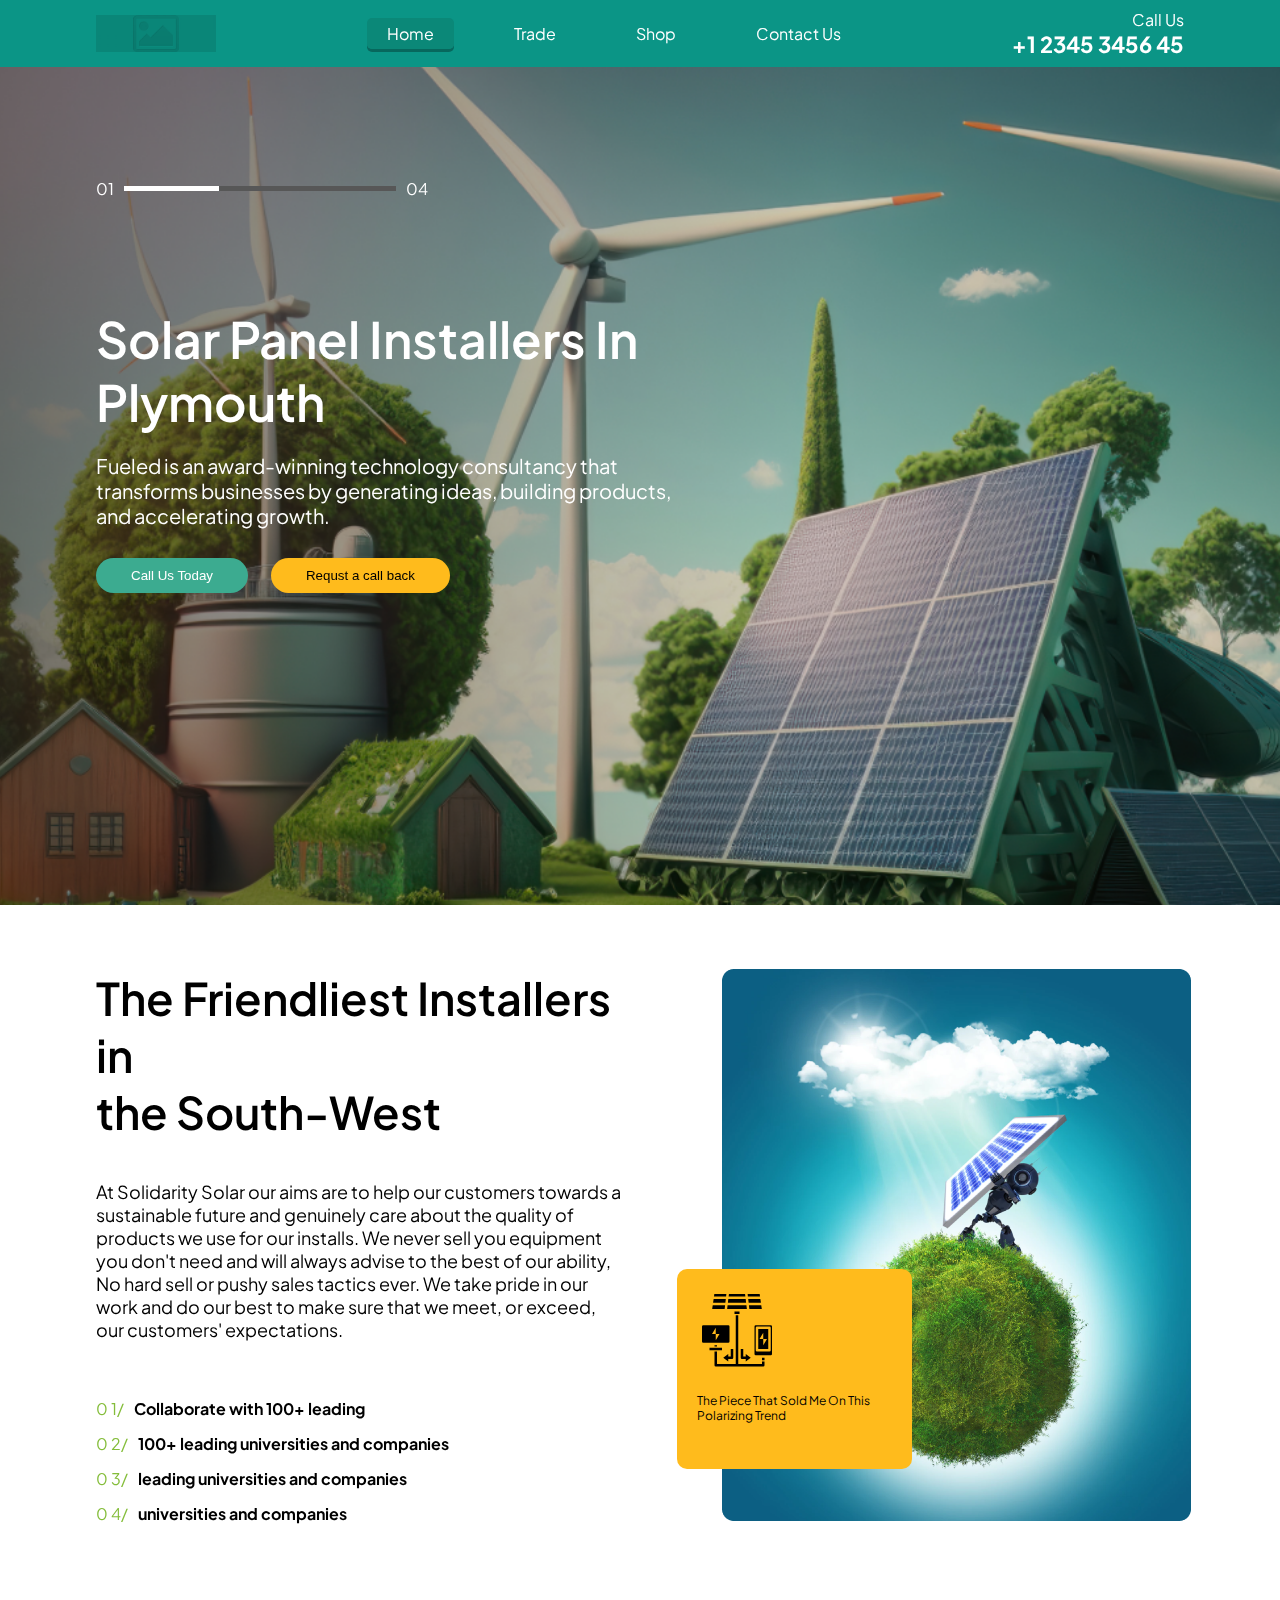
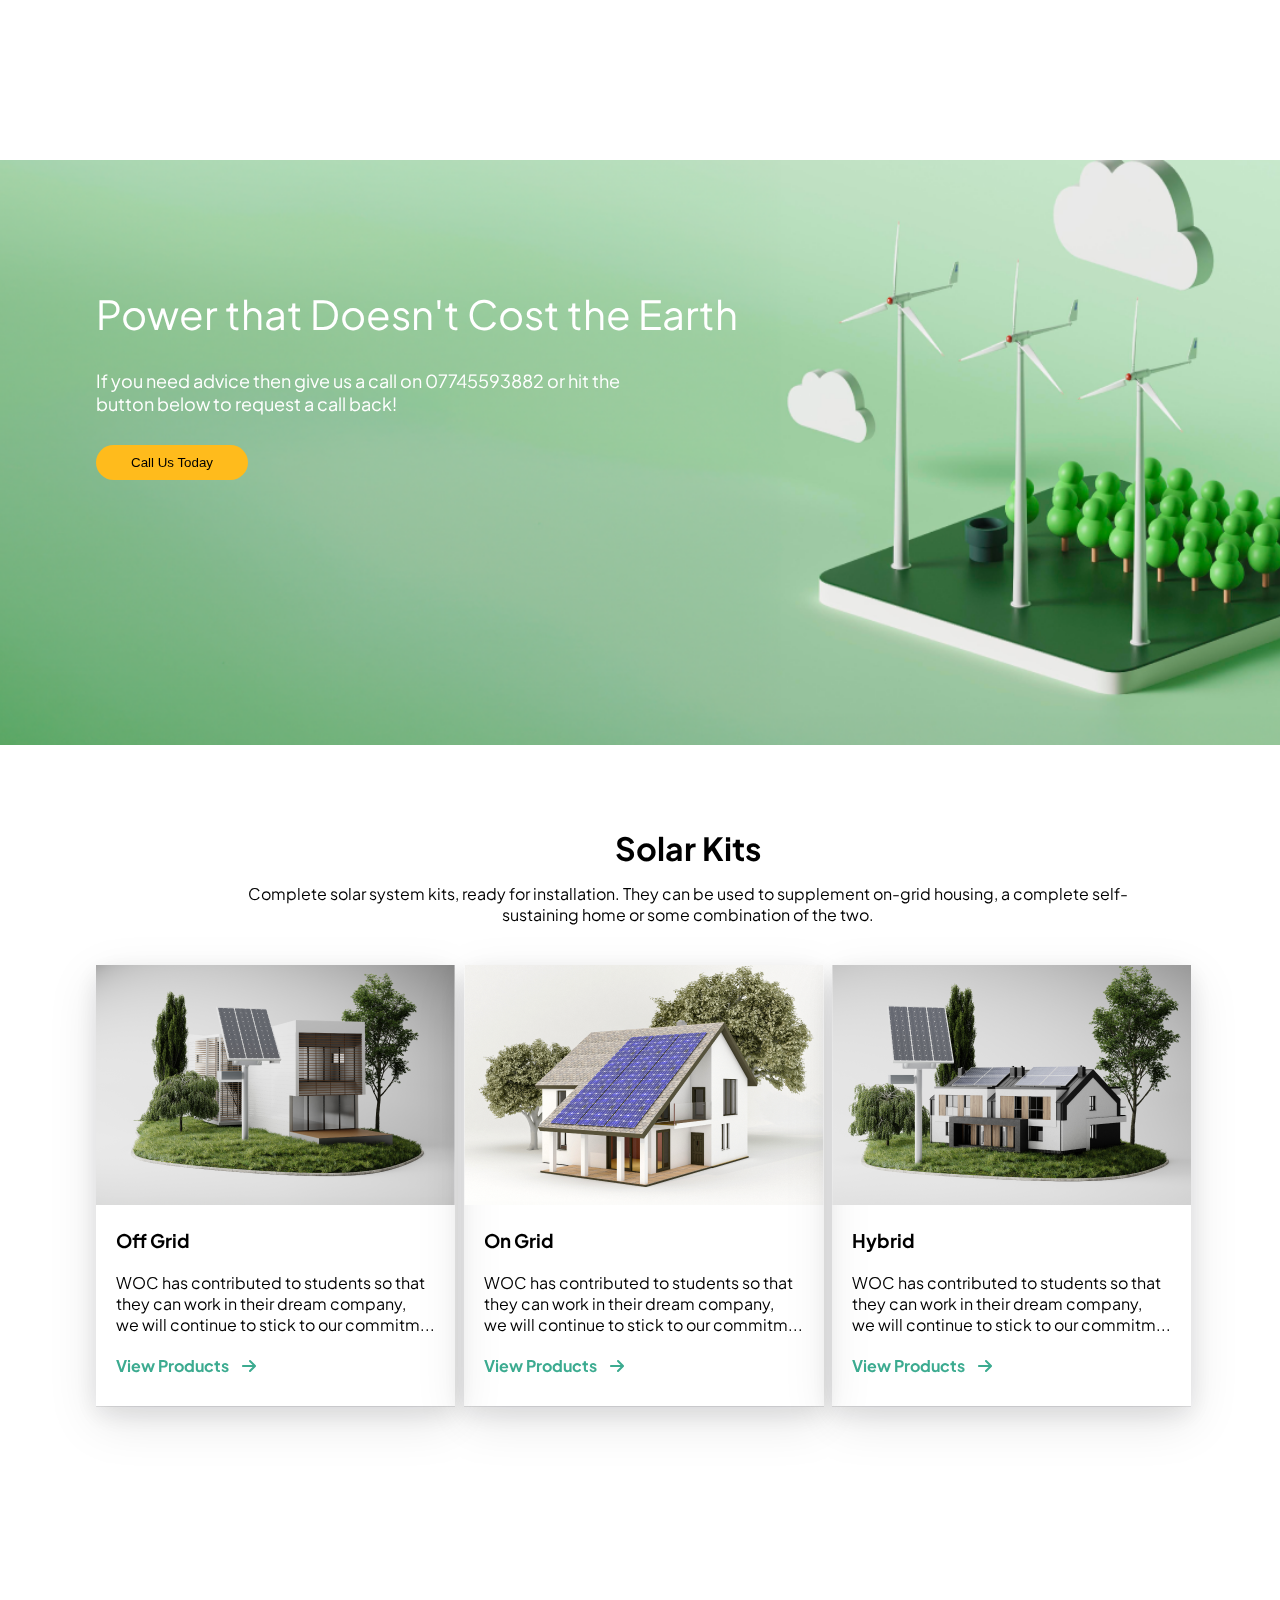
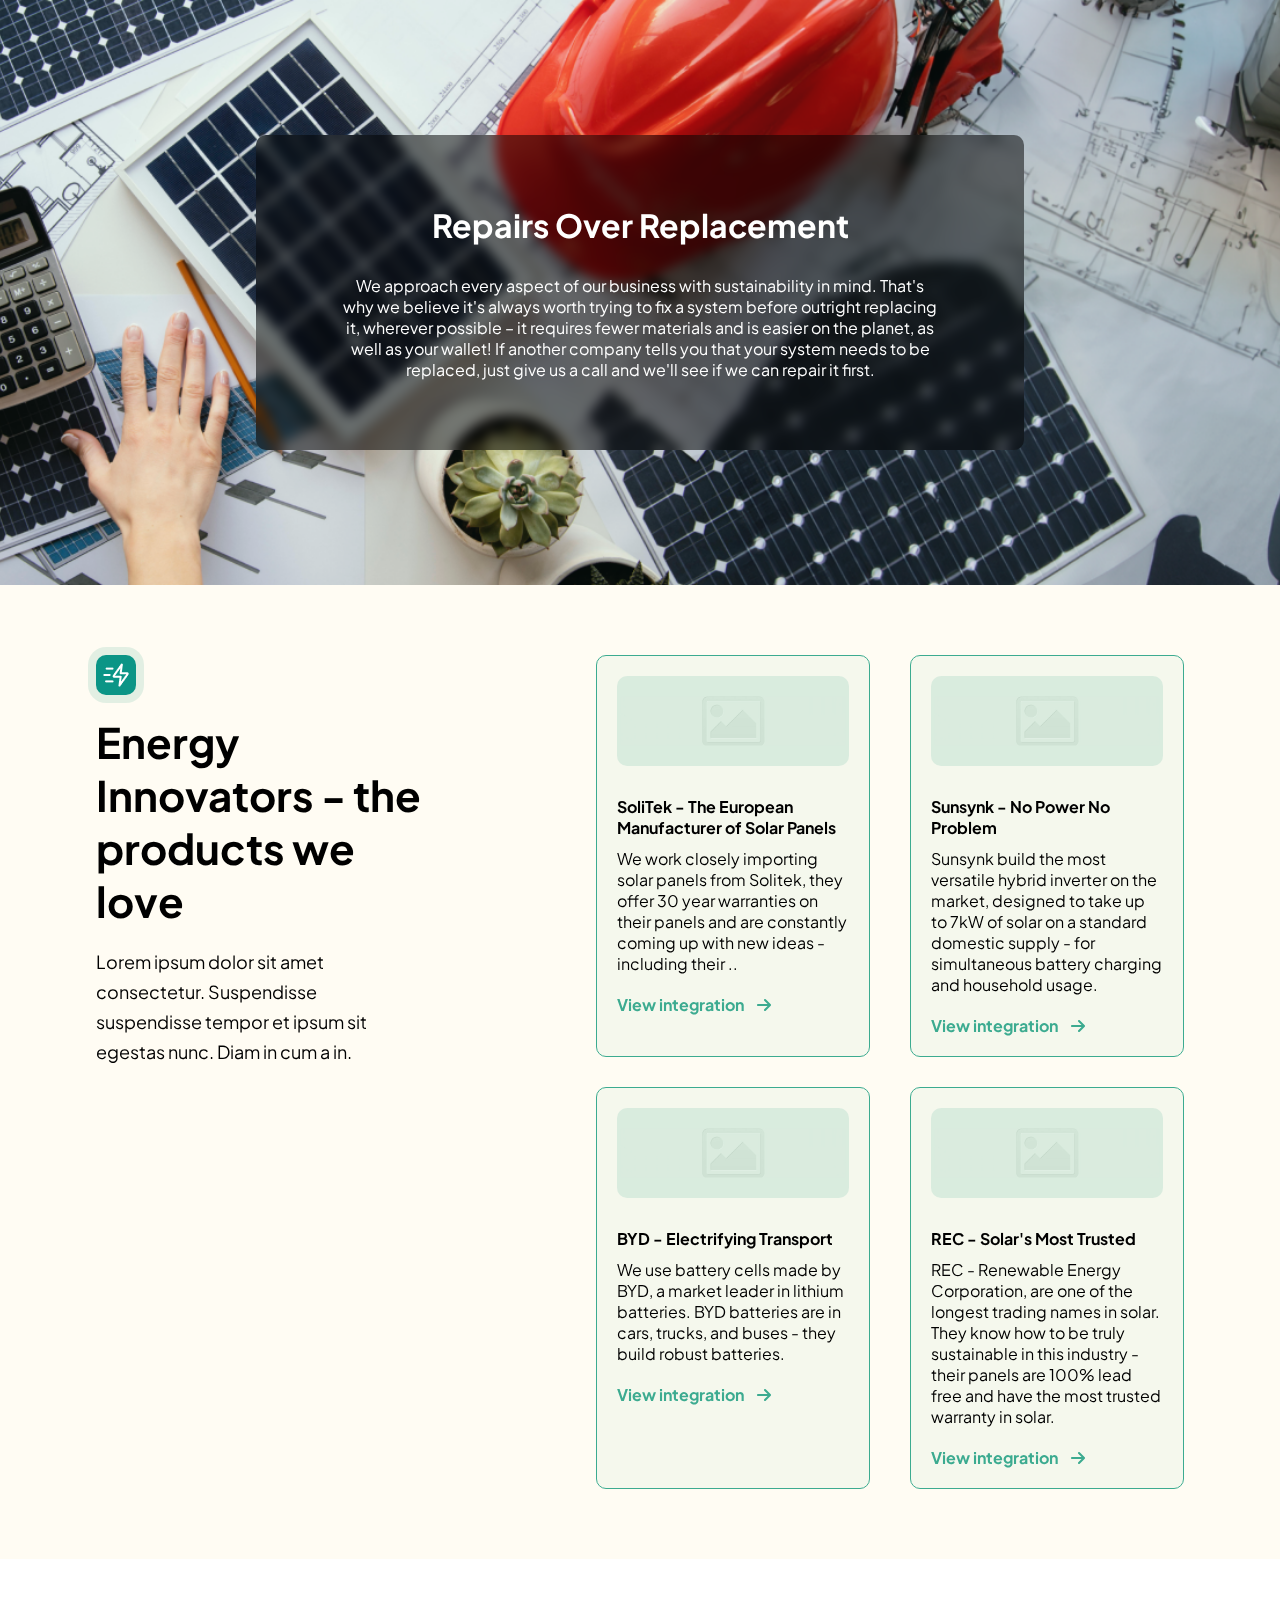
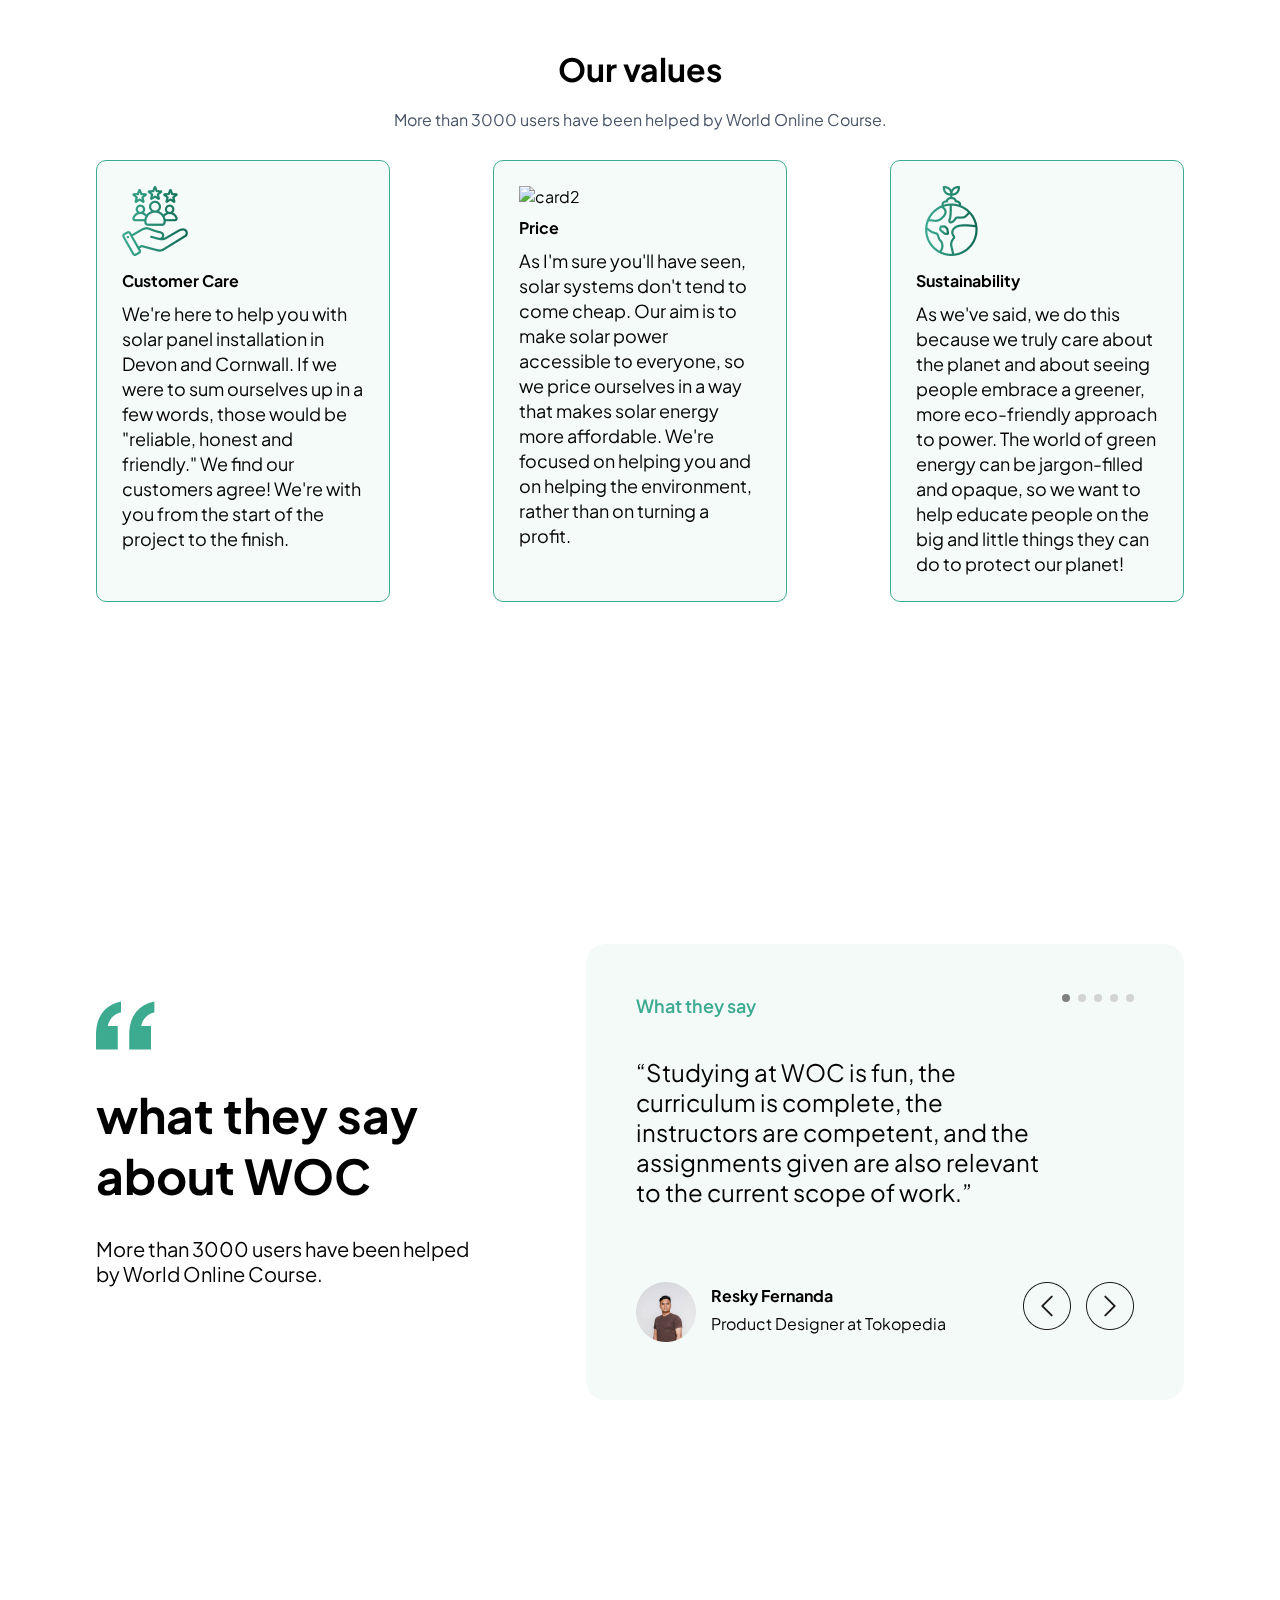
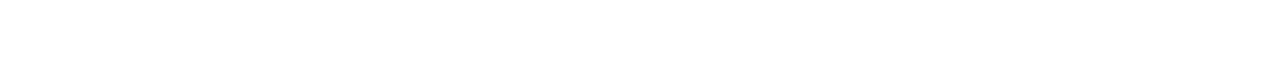
==== commit c06af9d1: "adding arrows" ====
--- a/index.html
+++ b/index.html
@@ -255,6 +255,10 @@
           <p>Product Designer at Tokopedia</p>
         </div>
       </div>
+      <div class="woc-row3-arrows">
+        <div> <img src="./img/left.png" alt="left"></div>
+        <div> <img src="./img/right.png" alt="right"></div>
+      </div>
     </div>
     </div>
     </div>
--- a/css/style.css
+++ b/css/style.css
@@ -518,7 +518,11 @@
 .box2-row3-row1 img{
 max-width: 100%;
 }
-
+.woc-row3-arrows{
+  display: flex;
+  gap: 15px;
+  margin-top: 15%;
+}
 
 
 
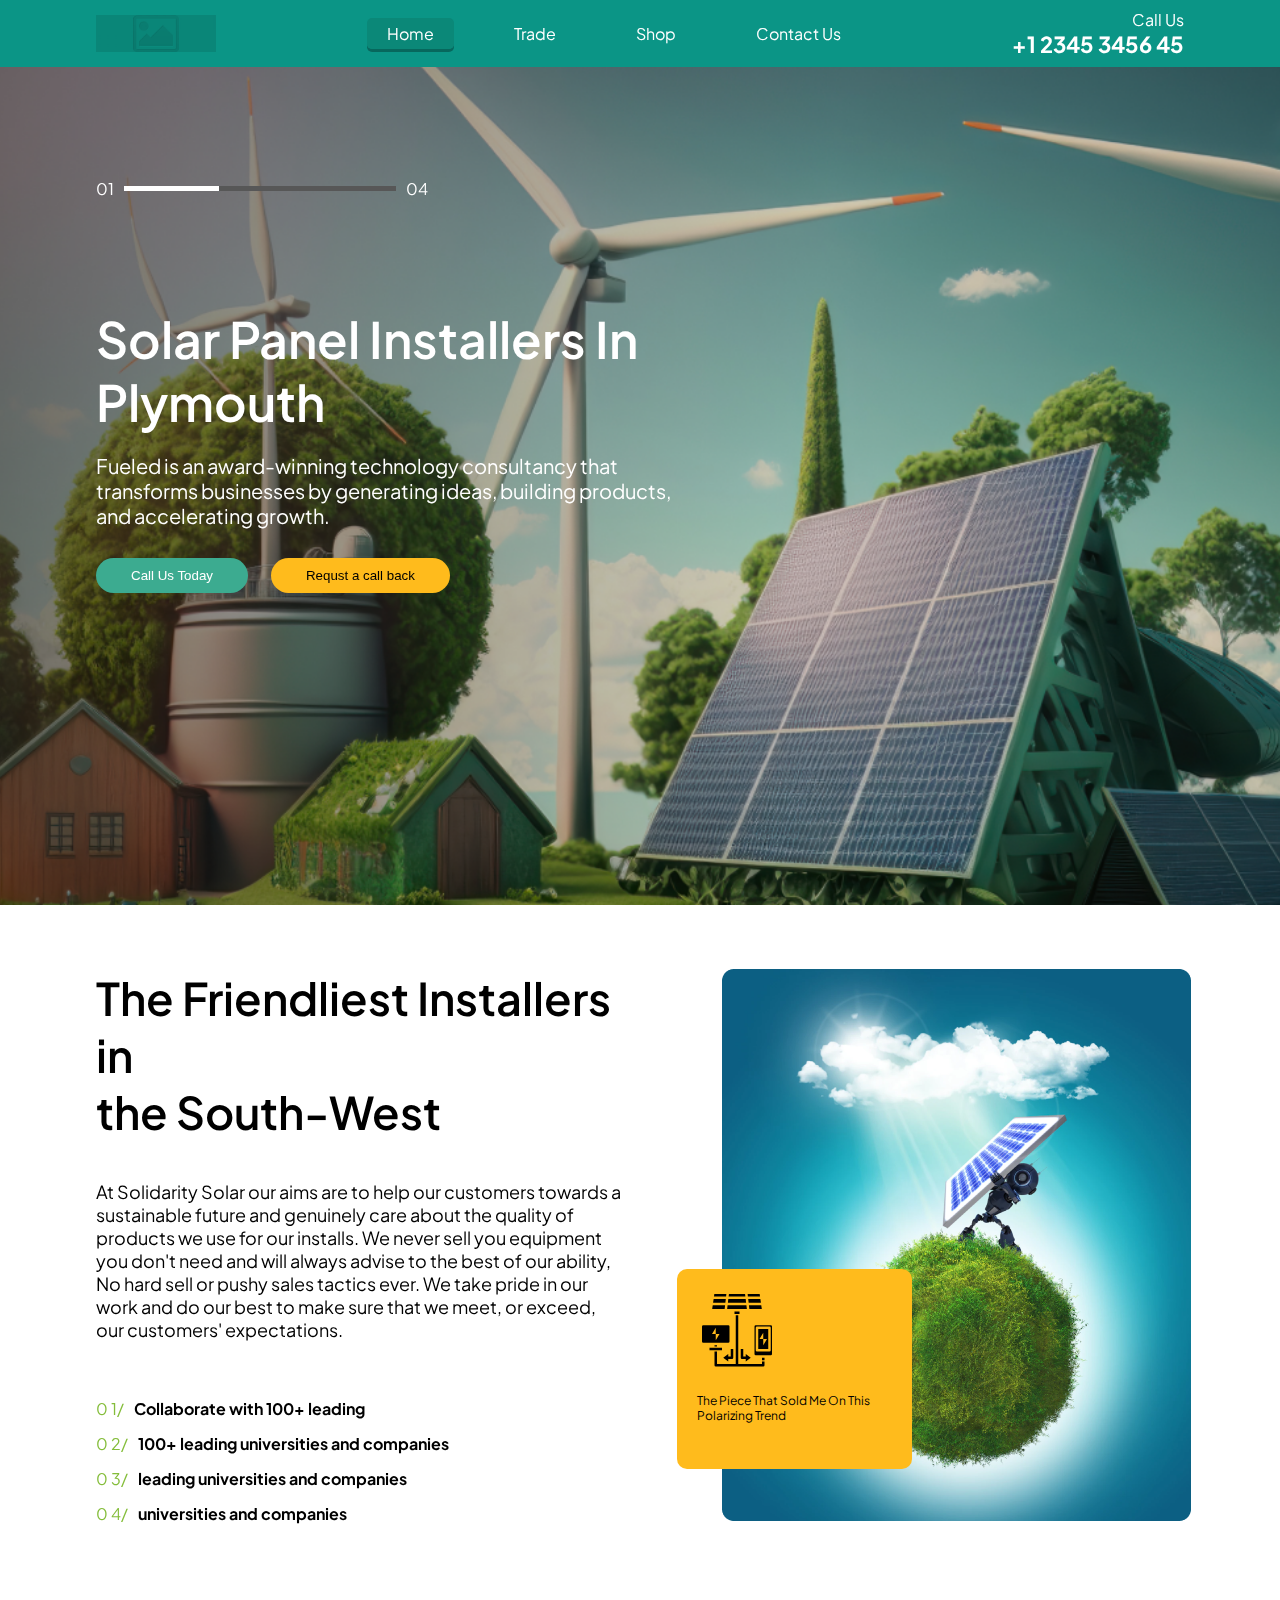
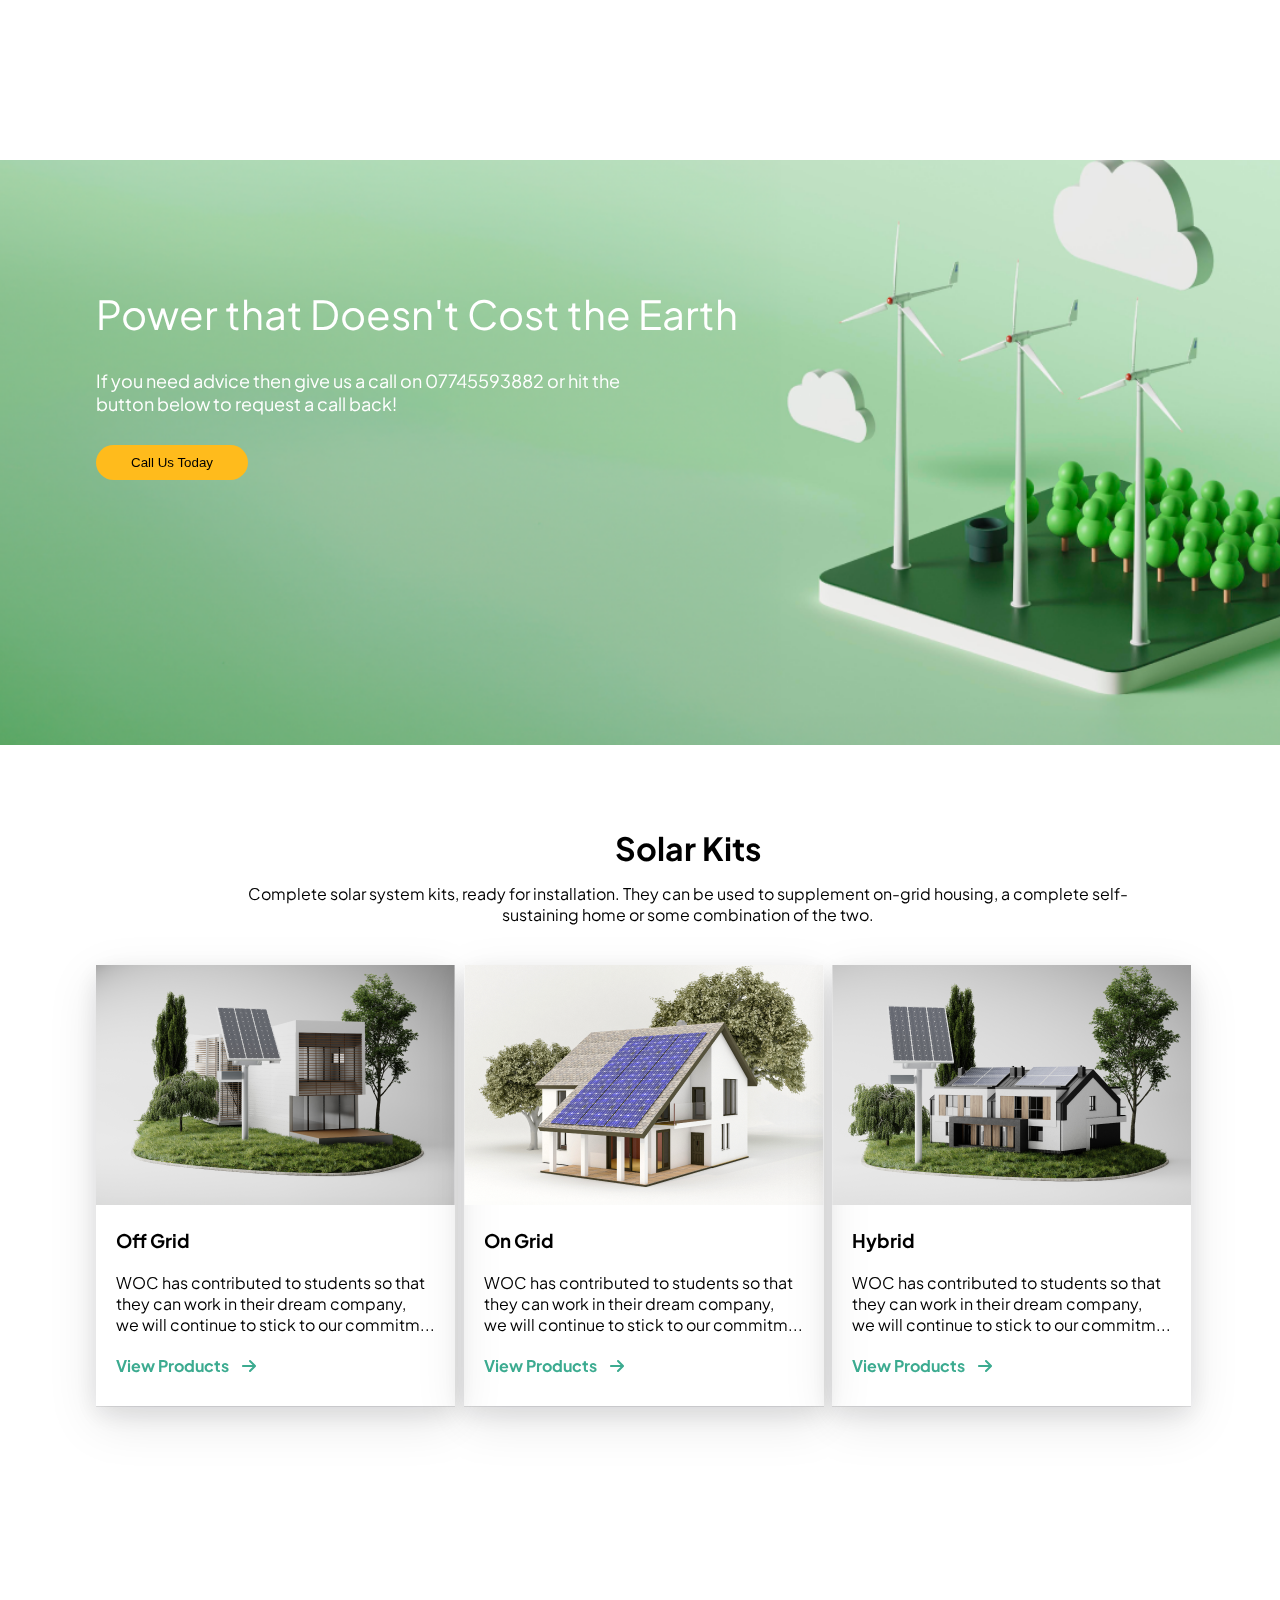
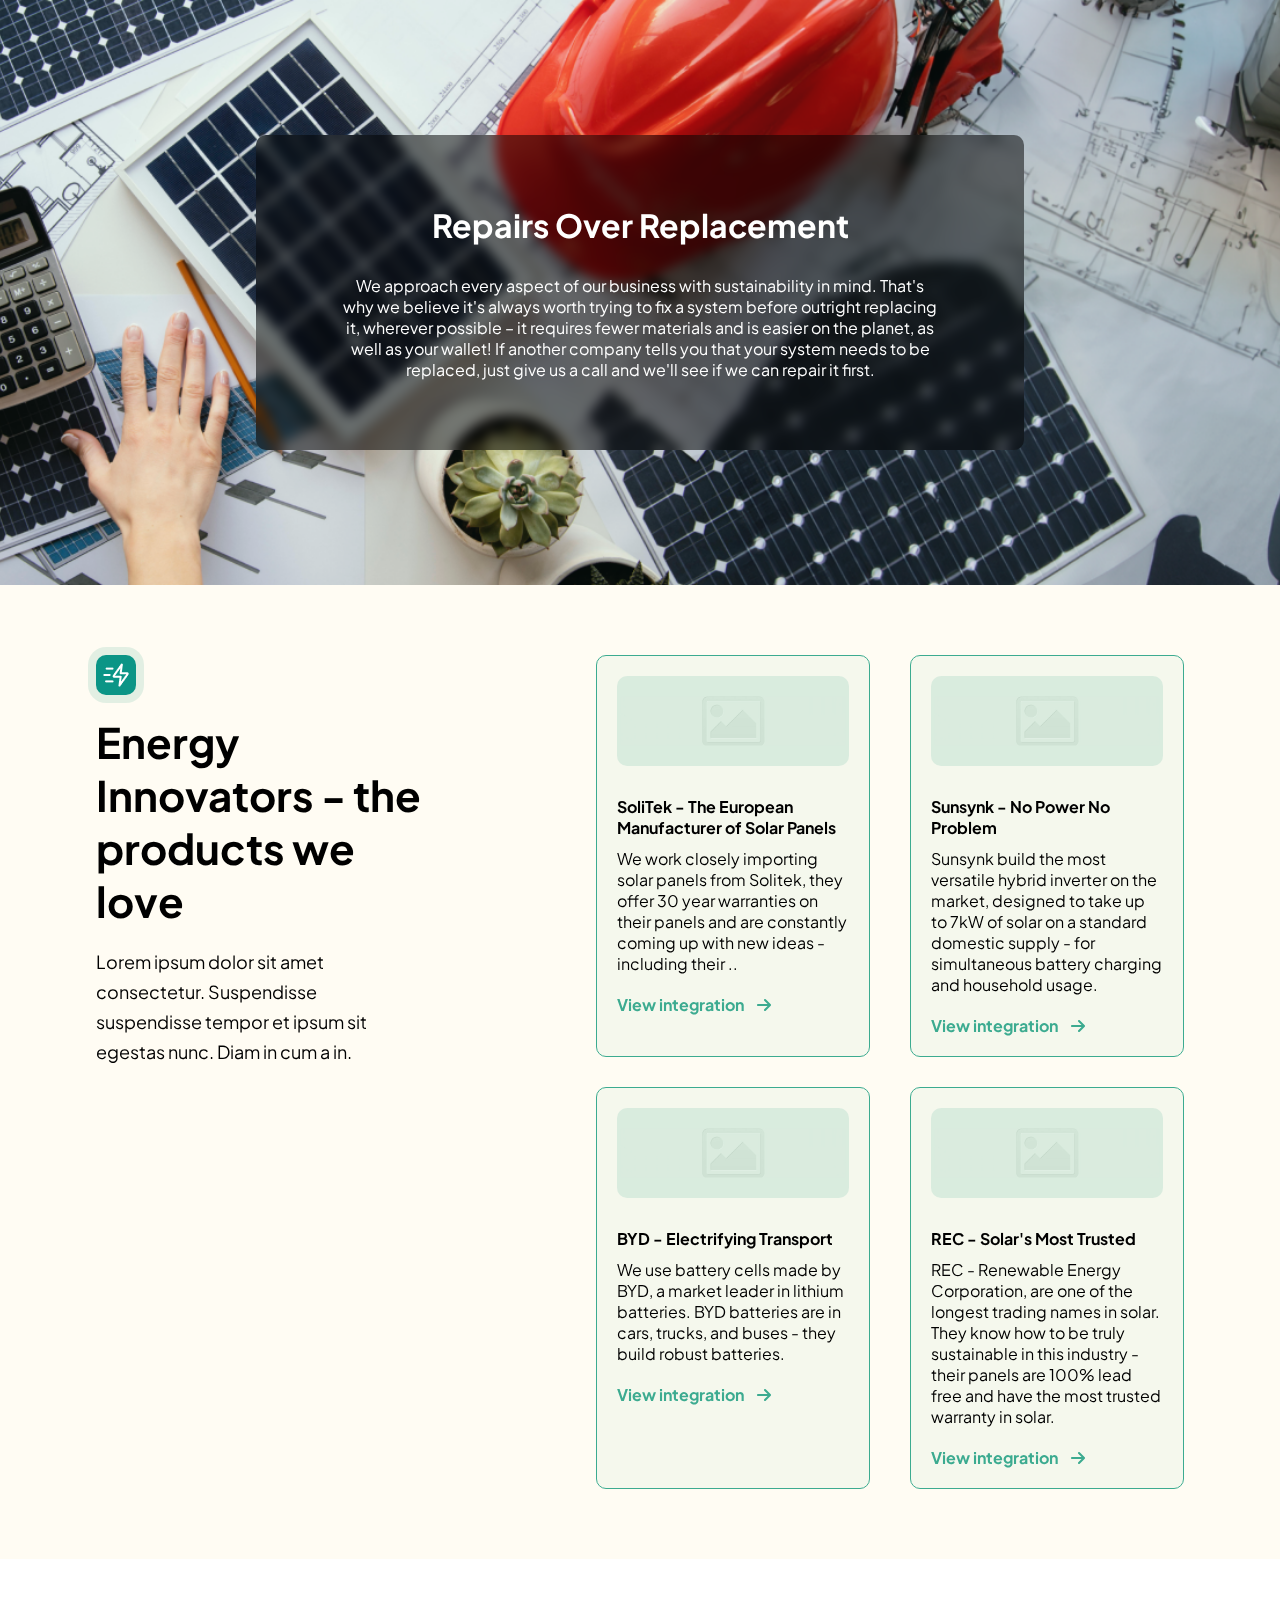
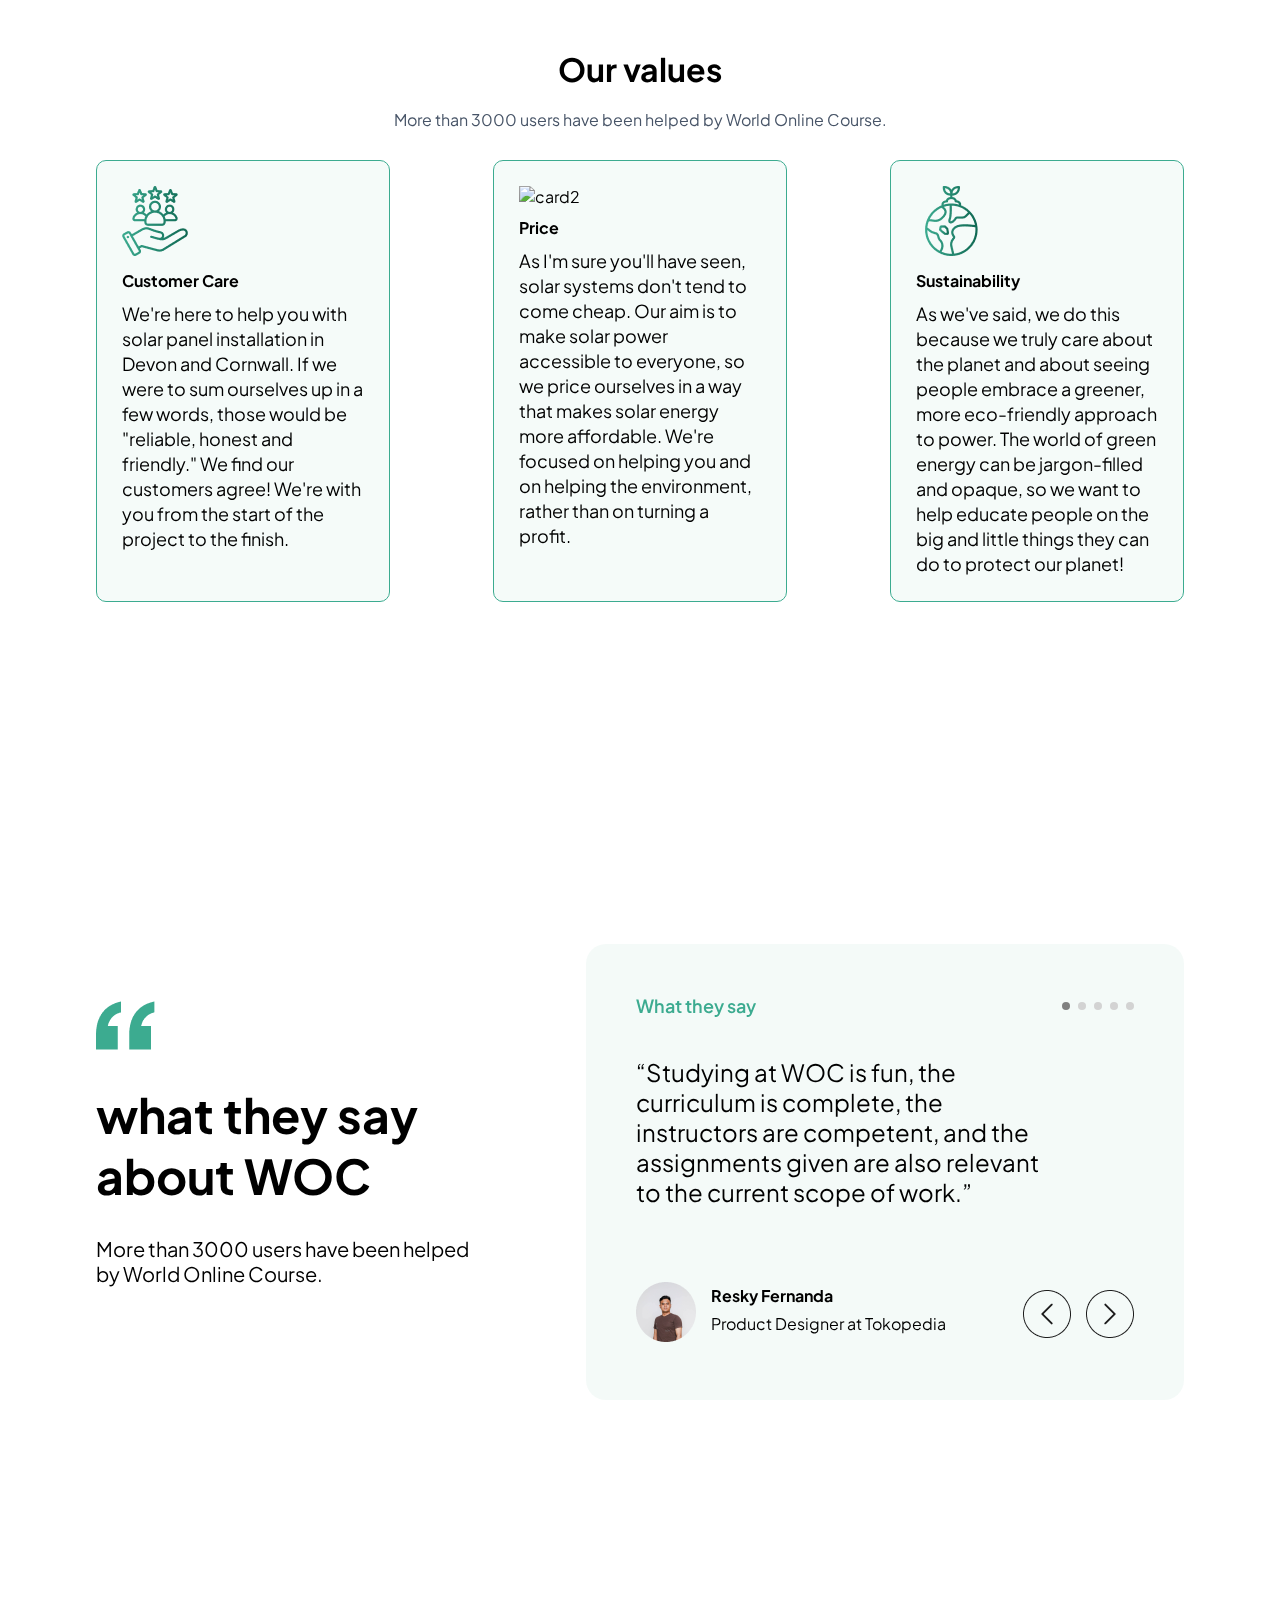
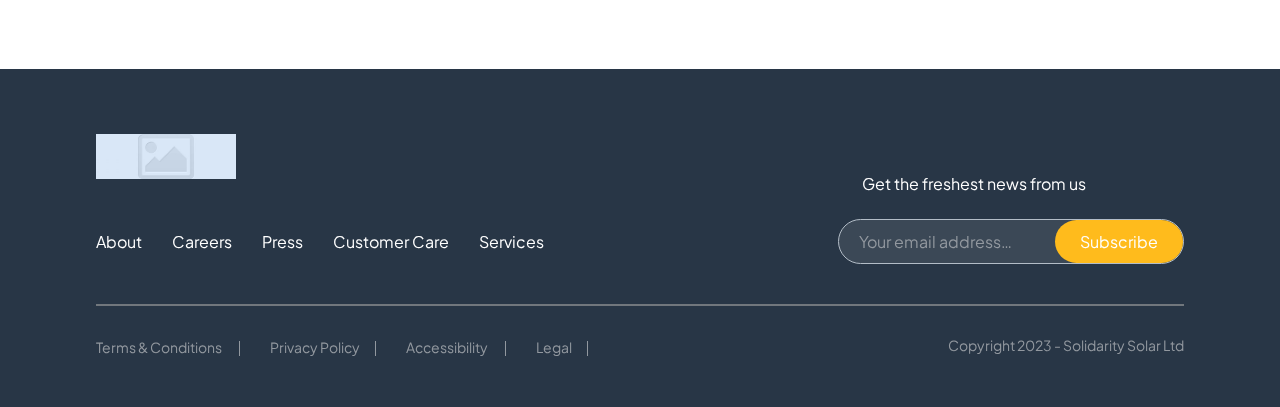
==== commit 00a370fa: "footer style" ====
--- a/index.html
+++ b/index.html
@@ -263,6 +263,44 @@
     </div>
     </div>
   </div>
+  <!-- footer -->
+   <footer>
+    <div class="footer-container">
+      <div class="footer-row1">
+        <div class="footer-logo"></div>
+        <p>Get the freshest news from us</p>
+      </div>
+      <div class="footer-row2">
+        <div>
+          <ul class="footer-links">
+            <li><a href="#">About</a></li>
+            <li><a href="#">Careers</a></li>
+            <li><a href="#">Press</a></li>
+            <li><a href="#">Customer Care</a></li>
+            <li><a href="#">Services</a></li>
+          </ul>
+        </div>
+    <div>
+      <p class="footer-Subscribe">Your email address… <span>Subscribe</span></p>
+    </div>
+  
+      </div>
+      <hr>
+      <div class="footer-row3">
+        <div>
+          <ul class="footer-bottom-links">
+            <li><a href="#">Terms & Conditions    </a></li>
+            <li><a href="#">Privacy Policy</a></li>
+            <li><a href="#">Accessibility     </a></li>
+            <li><a href="#">Legal</a></li>
+          </ul>
+        </div>
+    <div>
+      <p>Copyright 2023 - Solidarity Solar Ltd</p>
+    </div>
+      </div>
+    </div>
+   </footer>
   <script src="js/script.js"></script>
 </body>
 
--- a/css/style.css
+++ b/css/style.css
@@ -13,6 +13,7 @@
   --header-bg: #0b9586;
   --yellow-bg: #ffbb1c;
   --light-green: #84bd3a;
+  --footer-color: #283646;
 }
 /* navbar styles*/
 nav {
@@ -44,9 +45,7 @@
   display: flex;
   gap: 40px;
 }
-.nav-links a,
-.contact a,
-.mobile-menu a {
+.nav-links a,.contact a,.mobile-menu a {
   text-decoration: none;
   color: white;
   font-size: 16px;
@@ -66,8 +65,7 @@
   font-size: 16px;
   text-align: right;
 }
-.nav-links li:hover,
-.nav-links li:active,
+.nav-links li:hover,.nav-links li:active,
 .active {
   background-color: #0b8475c7;
   box-shadow: 0 3px 0 rgba(0, 0, 0, 0.3);
@@ -159,14 +157,13 @@
 }
 /* info seconed section */
 .info-section,
-.solarkits-section,.woc-section{
+.solarkits-section,
+.woc-section {
   min-height: 95vh;
   position: relative;
 }
 .info-section-container {
   margin-left: 7.5%;
-  /* position: absolute;
-  top: 15%; */
   padding-top: 5%;
   padding-bottom: 5%;
   display: flex;
@@ -324,7 +321,6 @@
   margin: auto;
   display: flex;
   word-wrap: break-word;
-  /* gap: 30px; */
   flex-wrap: wrap;
 }
 .energy-section-text {
@@ -371,13 +367,10 @@
   background-color: #3cab900d;
   transition: transform 0.3s ease-in-out;
 }
-.energy-cards:hover,
-.solarkits-cards:hover,
-.solar-btn1:hover,
-.solar-btn2:hover,
-.power-section button:hover,
-.our-values-cards:hover ,
-.woc-container-box2:hover{
+.energy-cards:hover,.solarkits-cards:hover,
+.solar-btn1:hover,.solar-btn2:hover,
+.power-section button:hover,.our-values-cards:hover,
+.woc-container-box2:hover {
   transform: scale(1.03); /* Increases size by 10% on hover */
 }
 .energy-cards-img {
@@ -449,87 +442,161 @@
   font-size: 18px;
   line-height: 25px;
 }
-.woc-section-container{
+/* woc section */
+.woc-section-container {
   width: 85%;
   margin: auto;
   padding: 130px 0;
   display: flex;
-  /* justify-content: space-between; */
   gap: 10%;
   word-wrap: break-word;
 }
-.woc-container-box1{
+.woc-container-box1 {
   width: 35%;
 }
-.woc-container-box1 h1{
-font-size: 48px;
-margin-top: 30px;
-}
-.woc-container-box2{
-flex: 1;
-background-color: #3CAB900F;
-border-radius: 20px;
-padding: 50px;
-/* height: 450px; */
-transition: transform 0.3s ease-in-out;
-}
-.woc-box2-row1,.woc-box2-row3{
+.woc-container-box1 h1 {
+  font-size: 48px;
+  margin-top: 30px;
+}
+.woc-container-box2 {
+  flex: 1;
+  background-color: #3cab900f;
+  border-radius: 20px;
+  padding: 50px;
+  transition: transform 0.3s ease-in-out;
+}
+.woc-box2-row1,.woc-box2-row3 {
   display: flex;
   justify-content: space-between;
-}
-.woc-box2-row1 p{
-color:#3CAB90 ;
-font-size: 18px;
-font-weight: 600;
+  align-items: center;
+}
+.woc-box2-row1 p {
+  color: #3cab90;
+  font-size: 18px;
+  font-weight: 600;
 }
 .dots {
   display: flex;
   gap: 8px;
 }
-
 .dots span {
   width: 8px;
   height: 8px;
   background-color: lightgray;
   border-radius: 50%;
 }
-
 .dots span:first-child {
   background-color: gray; /* Active dot */
 }
-.woc-box2-text{
+.woc-box2-text {
   margin-top: 40px;
   width: 85%;
   font-size: 24px;
 }
-.woc-box1-img{
+.woc-box1-img {
   margin-top: 15%;
 }
-.woc-container-box1 p{
+.woc-container-box1 p {
   margin-top: 30px;
   font-size: 20px;
 }
-.box2-row3-row1{
+.box2-row3-row1 {
   display: flex;
   margin-top: 15%;
   line-height: 28px;
   gap: 15px;
 }
-.box2-row3-row1 img{
-max-width: 100%;
-}
-.woc-row3-arrows{
+.box2-row3-row1 img {
+  max-width: 100%;
+}
+.woc-row3-arrows {
   display: flex;
   gap: 15px;
   margin-top: 15%;
 }
-
-
-
-
-
-
-
+footer {
+  background-color: var(--footer-color);
+}
+.footer-container {
+  width: 85%;
+  margin: auto;
+  padding: 50px 0;
+}
+.footer-logo {
+  background-image: url("../img/logo.png");
+  background-size: cover;
+  background-position: center;
+  mix-blend-mode: luminosity;
+  margin: 15px 0 15px 0;
+  width: 140px;
+  height: 45px;
+}
+.footer-row1,.footer-row2,.footer-row3 {
+  display: flex;
+  justify-content: space-between;
+}
+.footer-row1 p {
+  margin-top: auto;
+  color: white;
+  margin-right: 9%;
+}
+.footer-row2 {
+  margin-top: 25px;
+  align-items: center;
+  padding-bottom: 40px;
+}
+.footer-row3 {
+  margin-top: 30px;
+}
+.footer-links {
+  list-style: none;
+  display: flex;
+  gap: 30px;
+}
+.footer-links a {
+  text-decoration: none;
+  color: white;
+}
+.footer-Subscribe {
+  background-color: #ffffff17;
+  border: 1px solid #b3bdc7;
+  border-radius: 30px;
+  padding: 11px 0 11px 20px;
+  color: #92989f;
+}
+.footer-Subscribe span {
+  background-color: #ffbb1c;
+  padding: 11px 25px;
+  border-radius: 30px;
+  margin-left: 40px;
+  color: white;
+}
+hr {
+  background-color: #71777d;
+  height: 2px;
+  border: none;}
+.footer-bottom-links {
+  list-style: none;
+  display: flex;
+  gap: 30px;
+}
+.footer-bottom-links a {
+  text-decoration: none;
+  color: #92989f;
+  font-size: 14px;
+}
+.footer-bottom-links li::after {
+  content: "";
+  display: inline-block;
+  width: 1px;
+  height: 15px;
+  background-color: #92989f;
+  margin-left: 15px;
+  vertical-align: middle;}
+.footer-row3 p {
+  color: #92989f;
+  font-size: 14px;
+}
 /* Responsive */
 @media (max-width: 1200px) {
   .solarkits-cards-container {
@@ -540,8 +607,7 @@
     flex-wrap: wrap;
   }
   .our-values-cards {
-    width: 40%;
-  }
+    width: 40%;}
 }
 @media (max-width: 1000px) {
   .info-section-heading {
@@ -561,8 +627,7 @@
   .contact a {
     font-size: 16px;
   }
-  .contact p,
-  .nav-links a {
+  .contact p,.nav-links a {
     font-size: 12px;
   }
   #number {
@@ -574,124 +639,177 @@
   .energy-section-text {
     width: 100%;
   }
-  .energy-cards-box1,
-  .energy-cards-box2 {
+  .energy-cards-box1,.energy-cards-box2 {
     justify-content: center;
   }
   .energy-cards-box1 {
     margin-top: 30px;
   }
-}
-@media (max-width: 850px) {
-  .nav-links,
-  .contact {
-    display: none;
-  }
-  .mobile-menu li {
-    margin: 8px;
-  }
-  .mobile-menu li:hover,
-  .mobile-menu li:active {
-    background-color: #0b8475c7;
-    box-shadow: 0 3px 0 rgba(0, 0, 0, 0.3);
-  }
-  .mobile-menu p {
-    color: white;
-  }
-  .hamburger {
-    display: block;
-  }
-  .solar-text {
-    width: 95%;
-  }
-  .solar-text-heading {
-    font-size: 25px;
-  }
-  .solar-text-content {
-    font-size: 18px;
-  }
-  .info-section-container {
+  .footer-row1 {
     flex-direction: column;
   }
-  .info-section-box1,
-  .info-section-box2 {
-    width: 100%;
-  }
-  .info-section-box2 img {
-    max-width: 90%;
-  }
-  .box2-img-rectangle {
-    width: 40%;
-  }
-  .solarkits-cards-container {
+  .footer-row2,.footer-row3 {
     flex-direction: column;
-    justify-content: center;
     gap: 30px;
-  }
-  .solarkits-cards {
-    margin: auto;
-  }
-  .our-values-cards {
-    width: 45%;
-  }
-}
-@media (max-width: 768px) {
-  .energy-cards-box1,
-  .energy-cards-box2 {
+    margin-top: 50px;
+  }
+  .footer-links,.footer-bottom-links {
     flex-direction: column;
-  }
-  .energy-cards {
-    width: 60%;
-    margin: auto;
-  }
-  .our-values-container {
-    flex-direction: column;
-  }
-  .our-values-cards {
-    width: 68%;
-    margin: auto;
-    margin-top: 30px;
-  }
-}
-@media (max-width: 500px) {
-  .solar-btn2 {
-    margin-left: 0;
-    margin-top: 5px;
-  }
-  .box2-img-rectangle {
-    width: 60%;
-    left: -10px;
-    bottom: -10px;
-  }
-  .info-features span {
+    align-items: center;
+  }
+  .footer-row3 p {
+    text-align: center;
+  }
+  .footer-row1 p {
     font-size: 12px;
   }
-  .info-section-container {
-    padding-bottom: 10%;
-  }
-  .power-section-heading {
-    font-size: 35px;
-  }
-  .solarkits-container h1 {
-    text-align: center;
-    padding-top: 20%;
-  }
-  .repair-section-container {
-    width: 85%;
-    padding: 30px;
-  }
-  .repair-section-container h1 {
-    font-size: 25px;
-  }
-  .repair-section-container p {
-    font-size: 14px;
-  }
-  .energy-cards {
-    width: 95%;
-  }
-  .our-values-cards {
-    width: 95%;
-    margin: auto;
-    margin-top: 30px;
-  }
-}
+  @media (max-width: 850px) {
+    .nav-links,
+    .contact {
+      display: none;
+    }
+    .mobile-menu li {
+      margin: 8px;
+    }
+    .mobile-menu li:hover,.mobile-menu li:active {
+      background-color: #0b8475c7;
+      box-shadow: 0 3px 0 rgba(0, 0, 0, 0.3);
+    }
+    .mobile-menu p {
+      color: white;
+    }
+    .hamburger {
+      display: block;
+    }
+    .solar-text {
+      width: 95%;
+    }
+    .solar-text-heading {
+      font-size: 25px;
+    }
+    .solar-text-content {
+      font-size: 18px;
+    }
+    .info-section-container {
+      flex-direction: column;
+    }
+    .info-section-box1,.info-section-box2 {
+      width: 100%;
+    }
+    .info-section-box2 img {
+      max-width: 90%;
+    }
+    .box2-img-rectangle {
+      width: 40%;
+    }
+    .solarkits-cards-container {
+      flex-direction: column;
+      justify-content: center;
+      gap: 30px;
+    }
+    .solarkits-cards {
+      margin: auto;
+    }
+    .our-values-cards {
+      width: 45%;
+    }
+    .woc-section-container {
+      flex-direction: column;
+      padding: 50px 0;
+    }
+    .woc-container-box1 {
+      width: 100%;
+    }
+    .woc-container-box2 {
+      margin-top: 60px;
+    }
+    .woc-container-box1 h1 {
+      font-size: 40px;
+    }
+    .woc-box2-row1 p {
+      font-size: 16px;
+    }
+  }
+  @media (max-width: 768px) {
+    .energy-cards-box1,.energy-cards-box2 {
+      flex-direction: column;
+    }
+    .energy-cards {
+      width: 60%;
+      margin: auto;
+    }
+    .our-values-container {
+      flex-direction: column;
+    }
+    .our-values-cards {
+      width: 68%;
+      margin: auto;
+      margin-top: 30px;
+    }
+    .woc-box2-text {
+      width: 100%;
+    }
+    .woc-box2-text {
+      font-size: 16px;
+    }
+    .woc-container-box2 {
+      padding: 0;
+    }
+  }
+  @media (max-width: 500px) {
+    .solar-btn2 {
+      margin-left: 0;
+      margin-top: 5px;
+    }
+    .box2-img-rectangle {
+      width: 60%;
+      left: -10px;
+      bottom: -10px;
+    }
+    .info-features span {
+      font-size: 12px;
+    }
+    .info-section-container {
+      padding-bottom: 10%;
+    }
+    .power-section-heading {
+      font-size: 35px;
+    }
+    .solarkits-container h1 {
+      text-align: center;
+      padding-top: 20%;
+    }
+    .repair-section-container {
+      width: 85%;
+      padding: 30px;
+    }
+    .repair-section-container h1 {
+      font-size: 25px;
+    }
+    .repair-section-container p {
+      font-size: 14px;
+    }
+    .energy-cards {
+      width: 95%;
+    }
+    .our-values-cards {
+      width: 95%;
+      margin: auto;
+      margin-top: 30px;
+    }
+    .woc-box2-row3 {
+      flex-direction: column;
+    }
+    .woc-container-box1 h1 {
+      font-size: 35px;
+    }
+    .footer-Subscribe {
+      padding: 11px 0 11px 10px;
+      font-size: 12px;
+    }
+    .footer-Subscribe span {
+      padding: 11px 15px;
+      margin-left: 5px;
+    }
+  }
+}
